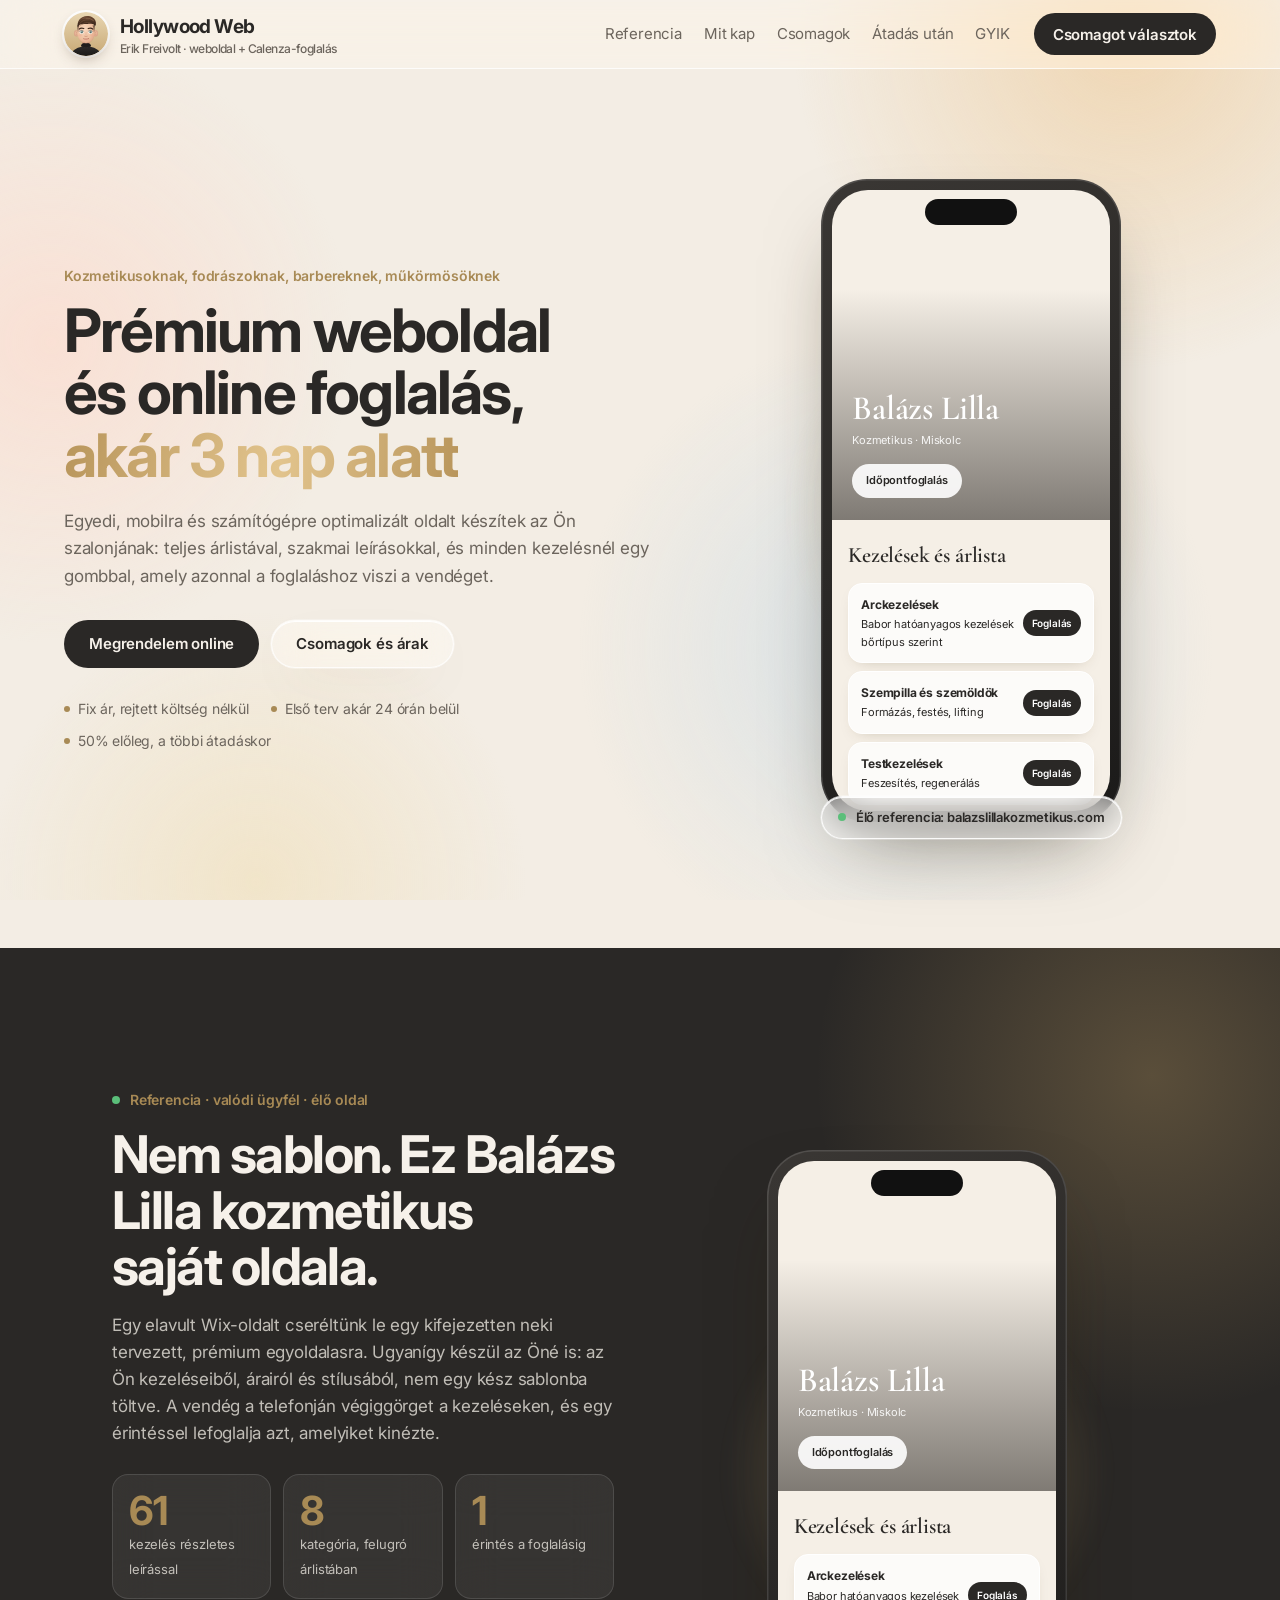
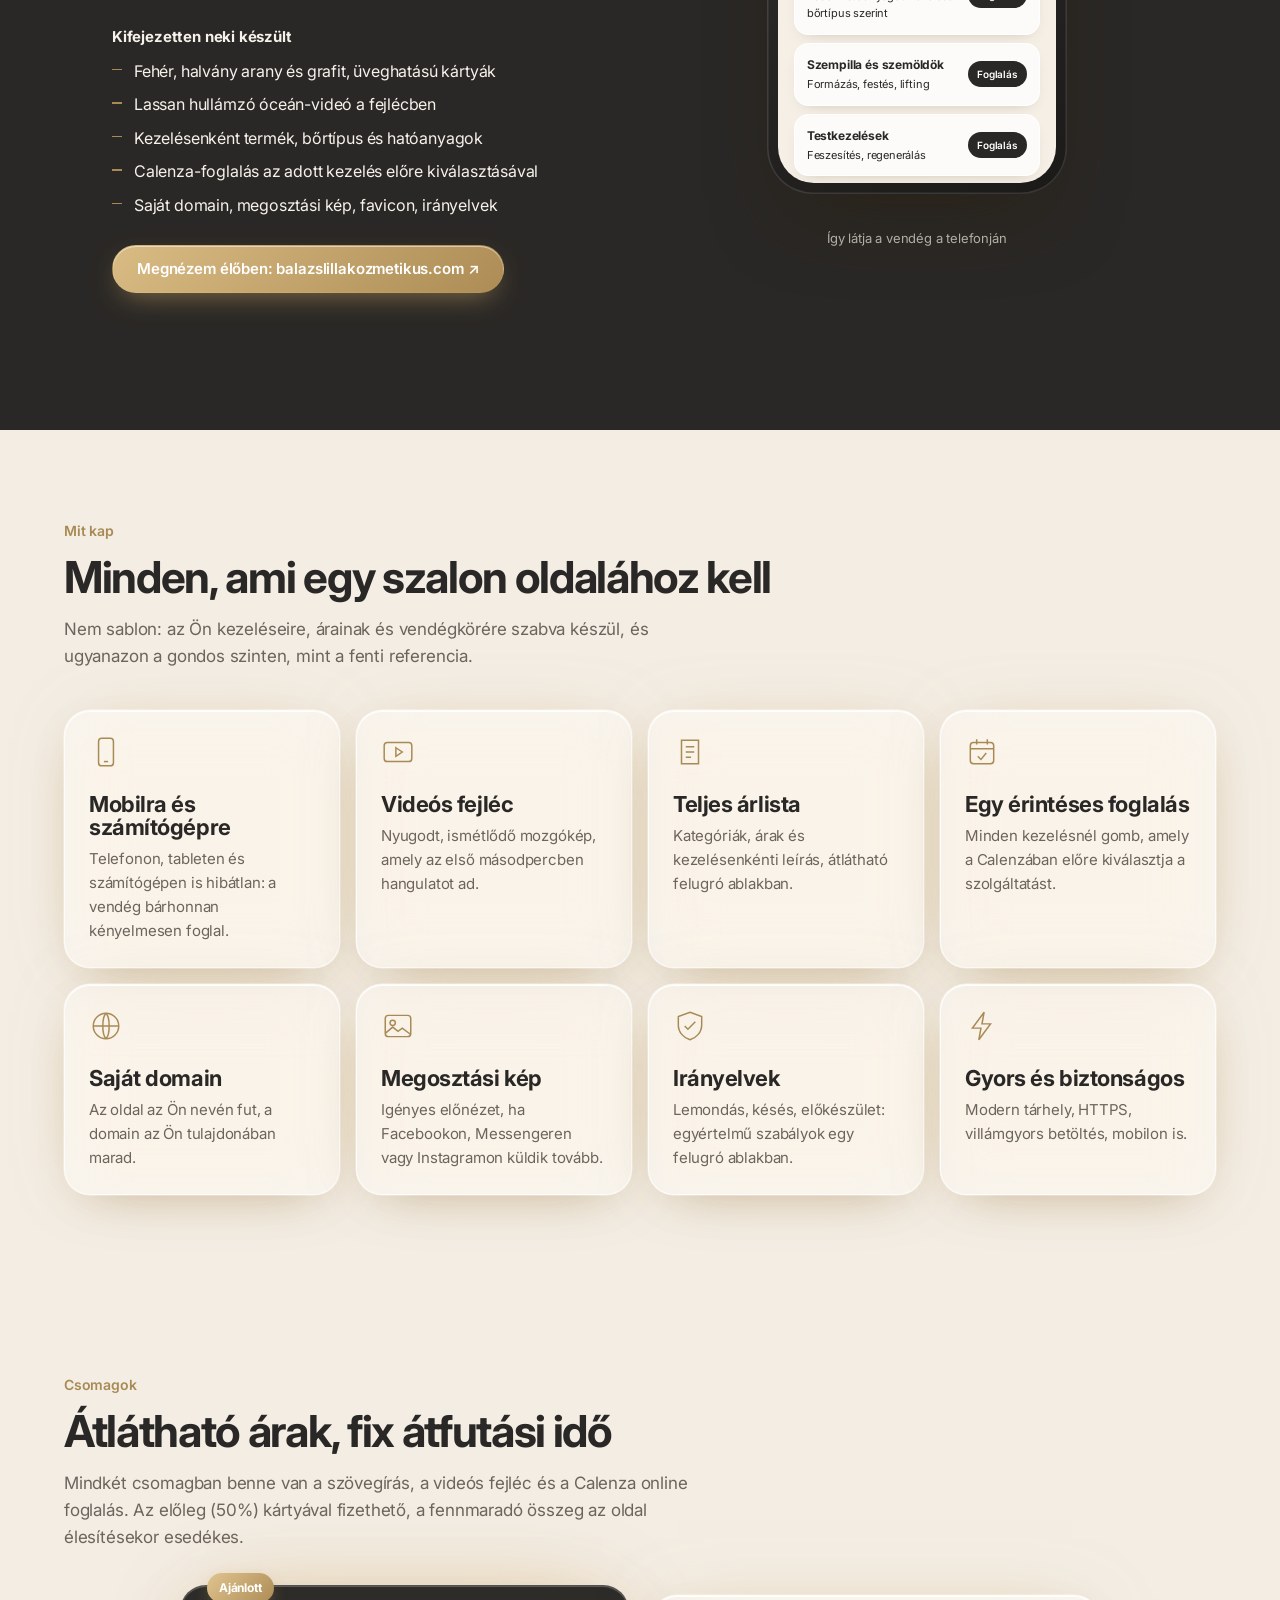
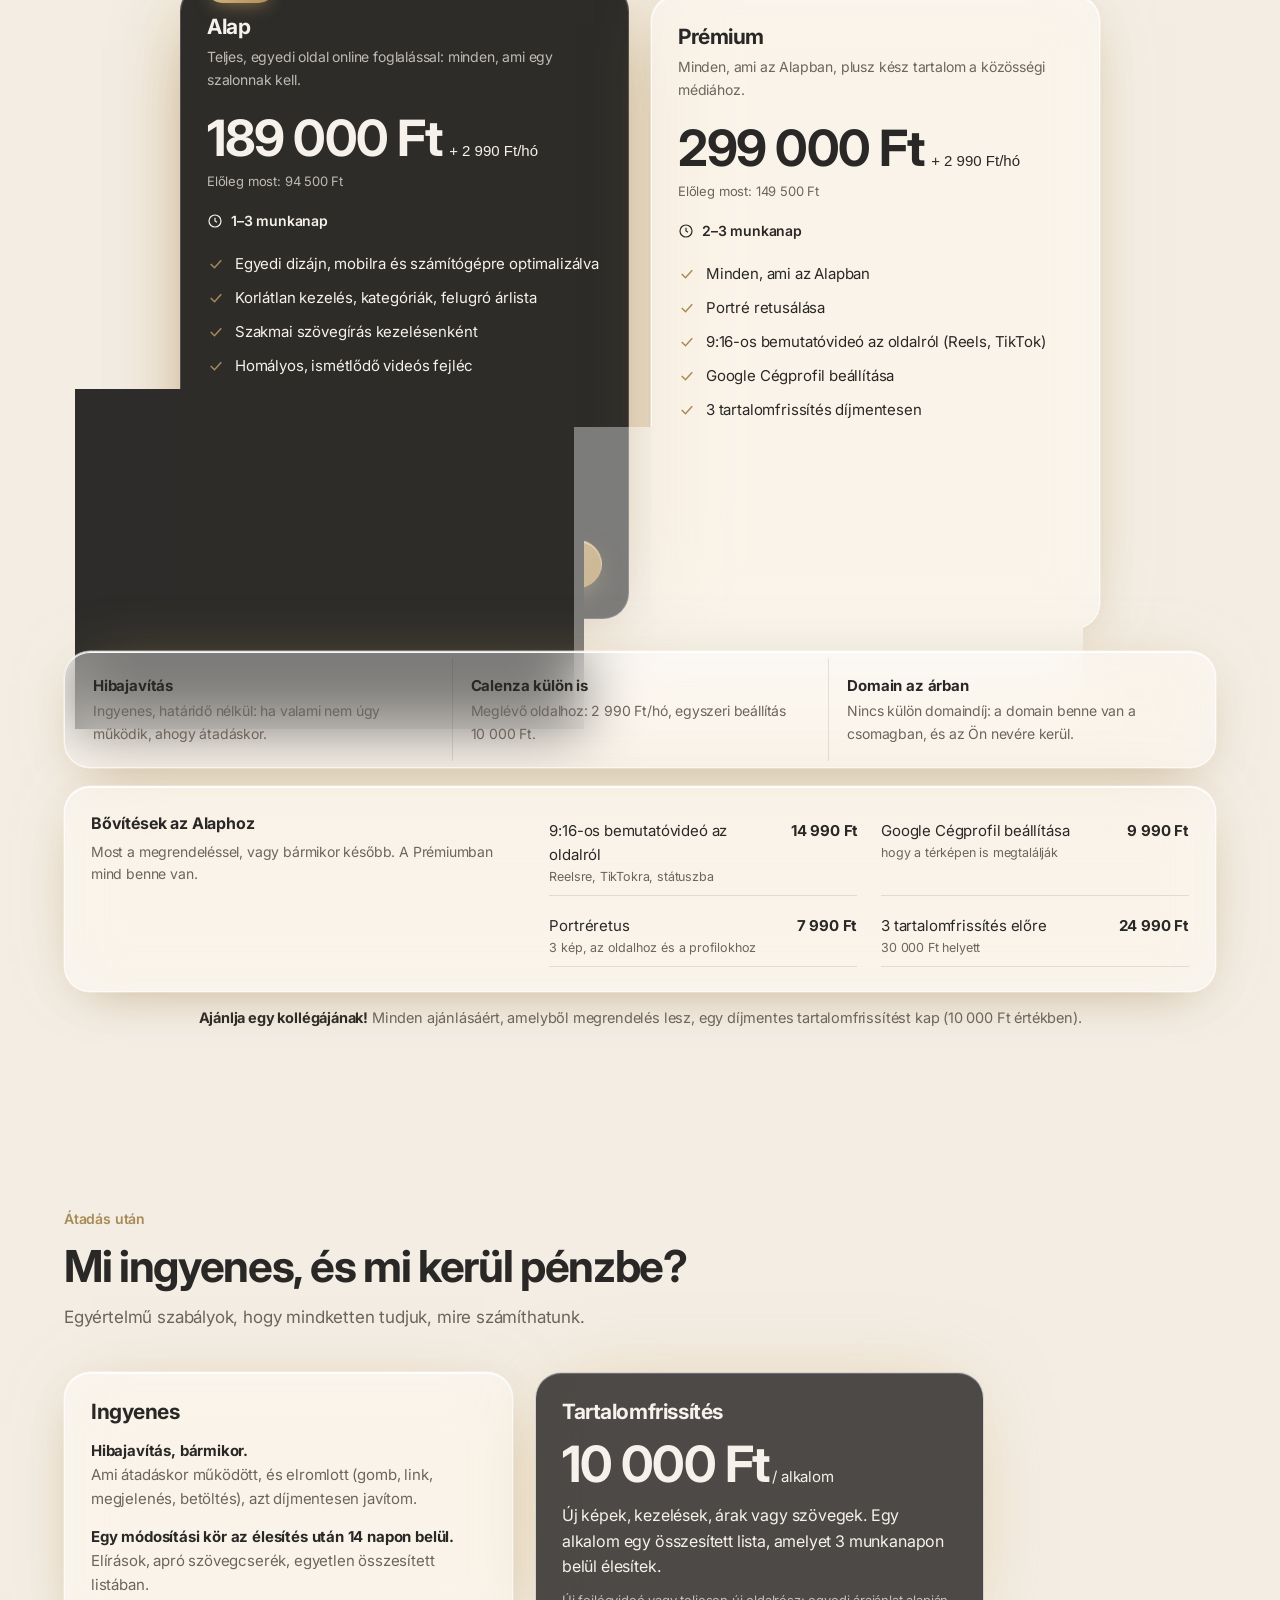
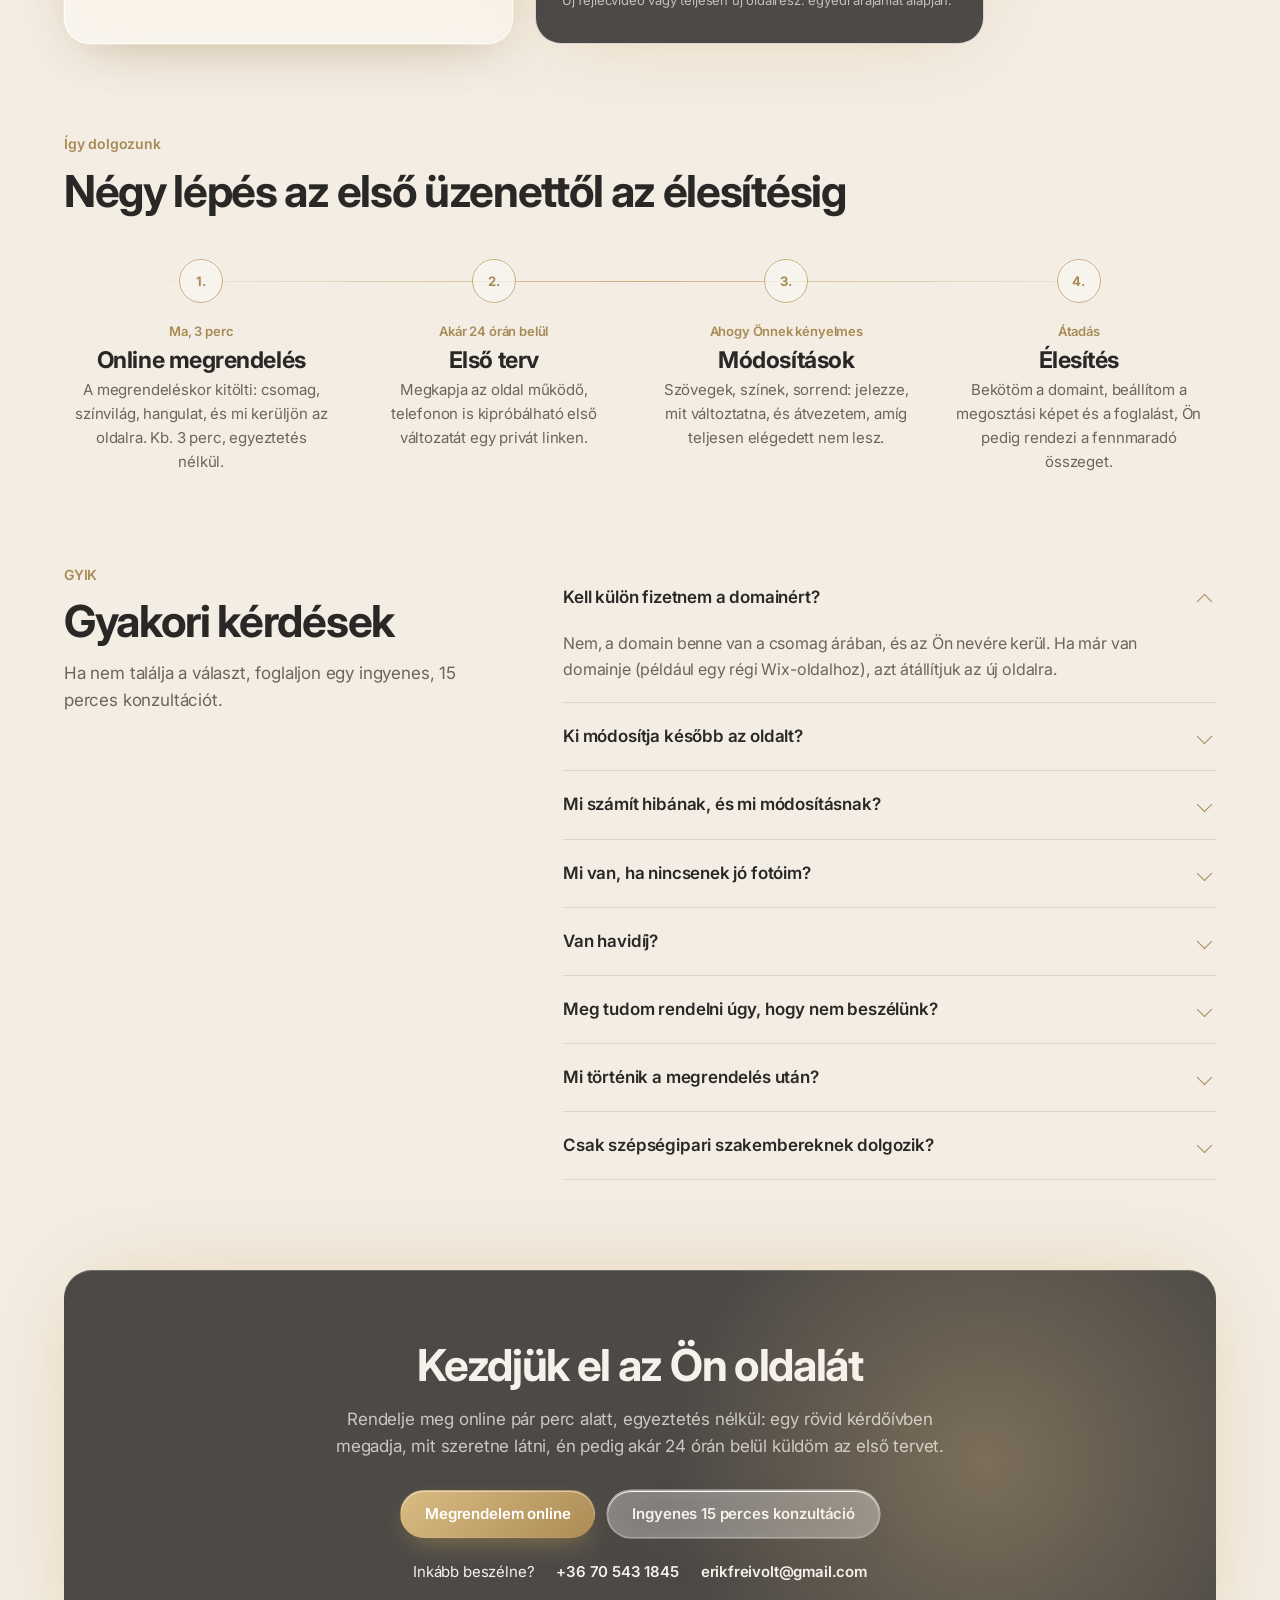
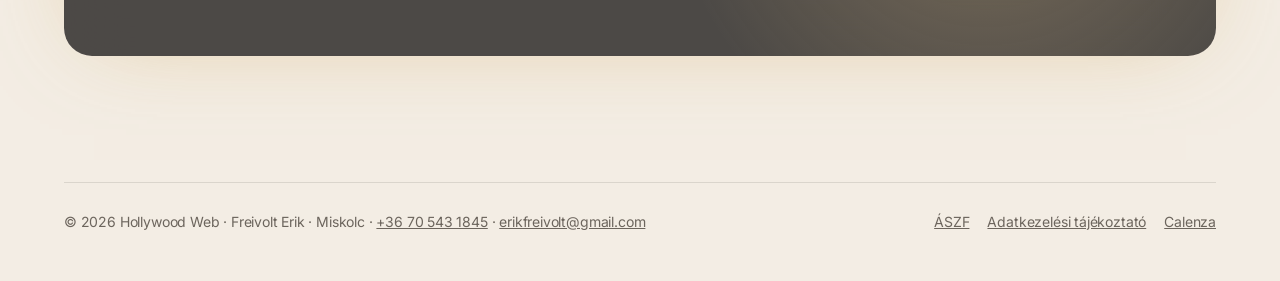
==== index.html @ 81a792fa "Hollywood Web landing oldal Co-Authored-By: Claude Opus 5.5 <noreply@anthropic.com> Claude-Session: " ====
<!DOCTYPE html>
<html lang="hu">
<head>
<meta charset="utf-8">
<meta name="viewport" content="width=device-width, initial-scale=1">
<title>Hollywood Web – Prémium weboldal és online foglalás szalonoknak</title>
<meta name="description" content="Prémium, mobilra optimalizált weboldal és Calenza online időpontfoglalás kozmetikusoknak, fodrászoknak, barbereknek és műkörmösöknek. Fix árak, első terv akár 24 órán belül.">
<meta property="og:title" content="Hollywood Web – Prémium weboldal és online foglalás szalonoknak">
<meta property="og:description" content="Egyedi weboldal, teljes árlista és egy érintéses foglalás a Calenzával. Fix árak, első terv akár 24 órán belül.">
<meta property="og:type" content="website">
<meta property="og:image" content="https://hollywoodweb.hu/og.jpg">
<meta property="og:url" content="https://hollywoodweb.hu/">
<link rel="canonical" href="https://hollywoodweb.hu/">
<meta property="og:image:width" content="1200"><meta property="og:image:height" content="630">
<meta name="twitter:card" content="summary_large_image">
<link rel="icon" href="favicon.svg" type="image/svg+xml">
<link rel="apple-touch-icon" href="apple-touch-icon.png">
<meta name="theme-color" content="#f3ede4">
<link rel="preconnect" href="https://fonts.googleapis.com">
<link rel="preconnect" href="https://fonts.gstatic.com" crossorigin>
<link href="https://fonts.googleapis.com/css2?family=Cormorant+Garamond:ital,wght@0,500;0,600;1,500&family=Inter:wght@400;500;600;700;800&display=swap" rel="stylesheet">
<style>
/*
VOICE: nyugodt, prémium, magázó – egy jó szalon recepciója, nem reklámplakát.
IDEA: a szalon üvegpultja – üvegkártyák bézs márványon, rajtuk a csomagok, mint egy árlap.
PICTURE: telefon Lilla oldalának élő hatású másolatával (hullámzó fejléc, kezelések, foglalás gomb).
COLOUR and TYPE: bézs alap, fehér üveg, halvány arany kiemelés, grafit szöveg; Cormorant Garamond + Manrope.
LAYOUT: hero szöveg + telefon, referencia sáv, funkciók rácsa, három csomag, idővonal, GYIK, zárás.
*/
:root{color-scheme:light dark;
--bg:light-dark(#f3ede4,#141312);--bg2:light-dark(#ebe3d7,#1c1a18);
--ink:light-dark(#2a2826,#efe9e0);--mute:light-dark(#6c655d,#a8a097);
--gold:light-dark(#a88a55,#d2b47e);--gold2:light-dark(#c9ae7c,#9c8257);
--glass:light-dark(rgba(255,255,255,.62),rgba(40,37,34,.62));--line:light-dark(rgba(42,40,38,.12),rgba(239,233,224,.12));
--graph:light-dark(#2a2826,#efe9e0);--on-graph:light-dark(#f6f1ea,#1a1816);
--shadow:0 20px 50px -24px light-dark(rgba(60,45,20,.35),rgba(0,0,0,.6))}
:root[data-theme=light]{color-scheme:light}:root[data-theme=dark]{color-scheme:dark}
*{box-sizing:border-box;min-width:0}
html{scroll-behavior:smooth;scroll-padding-top:80px}
body{margin:0;background:var(--bg);color:var(--ink);font:16px/1.6 Manrope,system-ui,sans-serif;overflow-x:clip}
body::before{content:"";position:fixed;inset:0;z-index:-1;pointer-events:none;
background:radial-gradient(60vw 50vw at 85% -10%,light-dark(rgba(201,174,124,.28),rgba(210,180,126,.10)),transparent 70%),radial-gradient(50vw 40vw at -10% 40%,light-dark(rgba(255,255,255,.7),rgba(255,255,255,.03)),transparent 70%)}
a{color:inherit}
h1,h2,h3{font-family:"Cormorant Garamond",Georgia,serif;font-weight:600;line-height:1.05;margin:0;text-wrap:balance}
h1{font-size:clamp(38px,5.4vw,58px)}h2{font-size:clamp(32px,4vw,46px)}h3{font-size:26px}
p{margin:0}
.wrap{max-width:1180px;margin:0 auto}
.band{padding:clamp(48px,7vw,104px) max(5vw,18px)}
.lede{font-size:17px;color:var(--mute);max-width:60ch}
.kick{color:var(--gold);font-weight:600;font-size:14px;margin-bottom:12px}
.glass{background:var(--glass);backdrop-filter:blur(18px) saturate(1.2);-webkit-backdrop-filter:blur(18px) saturate(1.2);border:1px solid light-dark(rgba(255,255,255,.8),rgba(255,255,255,.07));border-radius:22px;box-shadow:var(--shadow)}
.btn{display:inline-flex;align-items:center;justify-content:center;gap:8px;min-height:48px;padding:0 24px;border-radius:999px;font:600 15px Manrope,sans-serif;text-decoration:none;border:1px solid transparent;cursor:pointer;transition:transform .2s,background .2s}
.btn:hover{transform:translateY(-1px)}
.btn.pri{background:var(--graph);color:var(--on-graph)}
.btn.sec{background:transparent;border-color:var(--line);color:var(--ink)}
.btn.gold{background:linear-gradient(135deg,var(--gold2),var(--gold));color:#fff}
:focus-visible{outline:2px solid var(--gold);outline-offset:3px}
/* nav */
nav{position:sticky;top:0;z-index:20;padding:12px max(5vw,18px);background:light-dark(rgba(243,237,228,.75),rgba(20,19,18,.75));backdrop-filter:blur(14px);-webkit-backdrop-filter:blur(14px);border-bottom:1px solid var(--line)}
nav .wrap{display:flex;align-items:center;gap:24px}
.logo{font-family:"Cormorant Garamond",serif;font-size:24px;font-weight:600;text-decoration:none;white-space:nowrap}
.logo{display:inline-flex;align-items:center;gap:12px}.avatar{width:44px;height:44px;flex:none;border-radius:50%;box-shadow:0 6px 16px -6px rgba(60,40,15,.45),0 0 0 2px light-dark(#fff,rgba(255,255,255,.12));transition:transform .3s}.logo:hover .avatar{transform:rotate(-6deg) scale(1.06)}
.logo small{display:block;font:500 12px Manrope,sans-serif;color:var(--mute);margin-top:-2px}
nav ul{display:flex;gap:22px;list-style:none;margin:0 0 0 auto;padding:0;font-size:15px}
nav ul a{text-decoration:none;color:var(--mute)}nav ul a:hover{color:var(--ink)}
nav .btn{min-height:42px;padding:0 18px}
/* hero */
.hero .wrap{display:grid;grid-template-columns:minmax(0,1.1fr) minmax(0,.9fr);gap:clamp(32px,5vw,72px);align-items:center}
.hero h1 em{font-style:italic;font-weight:500;color:var(--gold)}
.hero .lede{margin:22px 0 30px}
.cta{display:flex;flex-wrap:wrap;gap:12px}
.trust{display:flex;flex-wrap:wrap;gap:10px 22px;margin-top:30px;font-size:14px;color:var(--mute)}
.trust span{display:inline-flex;align-items:center;gap:8px}
.trust span::before{content:"";width:6px;height:6px;border-radius:50%;background:var(--gold)}
/* phone */
.stage{position:relative;display:grid;place-items:center;padding:20px 0}
.stage::before{content:"";position:absolute;width:78%;aspect-ratio:1;border-radius:50%;background:radial-gradient(circle,light-dark(rgba(201,174,124,.45),rgba(210,180,126,.18)),transparent 68%);filter:blur(10px)}
.phone{position:relative;width:min(300px,78vw);aspect-ratio:9/19.3;border-radius:46px;padding:11px;background:linear-gradient(150deg,#3a3734,#1b1a19);box-shadow:0 40px 80px -30px rgba(40,30,10,.55),inset 0 0 0 1.5px rgba(255,255,255,.12)}
.phone::after{content:"";position:absolute;top:20px;left:50%;translate:-50% 0;width:92px;height:26px;border-radius:20px;background:#111;z-index:3}
.screen{position:relative;height:100%;border-radius:36px;overflow:hidden;background:#f5efe6;color:#2a2826}
.scroller{animation:scrollsite 22s ease-in-out infinite alternate}
@keyframes scrollsite{0%,12%{transform:translateY(0)}88%,100%{transform:translateY(calc(-100% + 600px))}}
.m-hero{position:relative;height:330px;overflow:hidden;display:flex;flex-direction:column;justify-content:flex-end;padding:22px 20px;color:#fff}
.m-sea{position:absolute;inset:-30%;background:conic-gradient(from 200deg at 40% 60%,#7fa8b4,#c9dfe2,#9cbfc6,#e9dcc6,#7fa8b4);filter:blur(28px);animation:sea 14s linear infinite}
@keyframes sea{to{transform:rotate(360deg) scale(1.1)}}
.m-hero::after{content:"";position:absolute;inset:0;background:linear-gradient(180deg,rgba(0,0,0,0) 30%,rgba(30,26,22,.55))}
.m-hero>*{position:relative;z-index:1}
.m-name{font-family:"Cormorant Garamond",serif;font-size:34px;line-height:1;font-weight:600}
.m-sub{font-size:11px;opacity:.9;margin:6px 0 14px}
.m-btn{align-self:flex-start;font-size:11px;font-weight:600;padding:8px 14px;border-radius:99px;background:rgba(255,255,255,.9);color:#2a2826}
.m-sec{padding:18px 16px 4px}
.m-h{font-family:"Cormorant Garamond",serif;font-size:22px;font-weight:600;margin-bottom:10px}
.m-card{background:rgba(255,255,255,.75);border:1px solid #fff;border-radius:14px;padding:11px 12px;margin-bottom:8px;box-shadow:0 6px 16px -10px rgba(80,60,20,.35);font-size:11px}
.m-card b{display:block;font-size:12px;margin-bottom:2px}
.m-card i{font-style:normal;color:#a88a55;font-weight:600}
.m-row{display:flex;justify-content:space-between;gap:8px;align-items:center}
.m-book{flex:none;font-size:10px;font-weight:600;color:#fff;background:#2a2826;border-radius:99px;padding:5px 9px;white-space:nowrap}
.caption{margin-top:14px;font-size:13px;color:var(--mute);text-align:center}
/* reference */
.ref-band{background:var(--graph);color:var(--on-graph)}
.ref-band .lede,.ref-band .caption,.ref-band .fact span{color:light-dark(rgba(246,241,234,.74),rgba(26,24,22,.72))}
.ref-band .fact{background:light-dark(rgba(255,255,255,.05),rgba(0,0,0,.04));border-color:light-dark(rgba(246,241,234,.14),rgba(26,24,22,.14))}
.ref-band .btn.pri{background:linear-gradient(135deg,var(--gold2),var(--gold));color:#fff}
.ref-band h2{font-size:clamp(34px,4.4vw,52px)}
.live{display:inline-flex;align-items:center;gap:10px;font-size:14px;font-weight:600;color:var(--gold);margin:0 0 16px}
.live i,.live-chip i{width:8px;height:8px;border-radius:50%;background:#5bbf7a;box-shadow:0 0 0 0 rgba(91,191,122,.6);animation:pulse 2s infinite}
@keyframes pulse{70%{box-shadow:0 0 0 8px rgba(91,191,122,0)}100%{box-shadow:0 0 0 0 rgba(91,191,122,0)}}
.ul-h{font-weight:700;font-size:15px;margin:0 0 10px}
.live-chip{position:relative;z-index:2;margin-top:-26px;display:inline-flex;align-items:center;gap:10px;padding:10px 16px;border-radius:999px;font-size:13px;font-weight:600;text-decoration:none;background:var(--glass);backdrop-filter:blur(14px);-webkit-backdrop-filter:blur(14px);border:1px solid light-dark(rgba(255,255,255,.9),rgba(255,255,255,.1));box-shadow:var(--shadow);max-width:100%;text-align:center}
.ref{display:grid;grid-template-columns:minmax(0,1fr) minmax(0,1fr);gap:clamp(24px,4vw,56px);align-items:center;padding:clamp(22px,4vw,48px)}
.facts{display:grid;grid-template-columns:repeat(3,minmax(0,1fr));gap:12px;margin:26px 0}
.fact{padding:16px;border-radius:16px;background:light-dark(rgba(255,255,255,.6),rgba(255,255,255,.04));border:1px solid var(--line)}
.fact strong{display:block;font-family:"Cormorant Garamond",serif;font-size:40px;line-height:1;color:var(--gold)}
.fact span{font-size:13px;color:var(--mute)}
.ref ul{margin:0 0 26px;padding:0;list-style:none;display:grid;gap:8px}
.ref li{padding-left:22px;position:relative}.ref li::before{content:"";position:absolute;left:0;top:.62em;width:10px;height:1.5px;background:var(--gold)}
.vid{position:relative;width:min(300px,100%);margin:0 auto;aspect-ratio:9/16;border-radius:26px;overflow:hidden;background:#1b1a19;box-shadow:var(--shadow)}
.vid video{width:100%;height:100%;object-fit:cover;display:block}
.vid.missing{display:none}
/* features */
.grid{display:grid;grid-template-columns:repeat(4,minmax(0,1fr));gap:16px;margin-top:40px}
.feat{padding:24px}
.feat svg{width:34px;height:34px;stroke:var(--gold);fill:none;stroke-width:1.4;margin-bottom:16px}
.feat h3{font-size:22px;margin-bottom:8px}
.feat p{font-size:15px;color:var(--mute)}
/* pricing */
.plans{display:grid;grid-template-columns:repeat(2,minmax(0,1fr));gap:22px;margin-top:44px;align-items:stretch;max-width:920px;margin-inline:auto}
.plan{display:flex;flex-direction:column;padding:30px 26px;position:relative}
.plan.hot{background:var(--graph);color:var(--on-graph);border-color:transparent;transform:translateY(-10px)}
.plan.hot .p-note,.plan.hot .p-for{color:light-dark(rgba(246,241,234,.72),rgba(26,24,22,.7))}
.badge{position:absolute;top:-13px;left:26px;background:linear-gradient(135deg,var(--gold2),var(--gold));color:#fff;font-size:12px;font-weight:700;padding:5px 12px;border-radius:99px}
.p-for{font-size:14px;color:var(--mute);margin:8px 0 22px;min-height:3em}
.price{font-family:"Cormorant Garamond",serif;font-size:clamp(40px,4vw,50px);line-height:1;white-space:nowrap}
.price small{font:500 15px Manrope,sans-serif}
.p-note{font-size:13px;color:var(--mute);margin:8px 0 4px}
.p-time{display:inline-flex;gap:8px;align-items:center;font-size:14px;font-weight:600;margin:14px 0 20px;white-space:nowrap}
.p-time svg{width:16px;height:16px;stroke:currentColor;fill:none;stroke-width:1.8}
.plan ul{list-style:none;padding:0;margin:0 0 26px;display:grid;gap:10px;font-size:15px;flex:1;align-content:start}
.plan li{display:grid;grid-template-columns:18px 1fr;gap:10px;align-items:start}
.plan li svg{width:18px;height:18px;margin-top:3px;stroke:var(--gold);fill:none;stroke-width:2}
.plan li.no{opacity:.45}.plan li.no svg{stroke:currentColor}
.plan .btn{width:100%}
.plan.hot .btn.pri{background:linear-gradient(135deg,var(--gold2),var(--gold));color:#fff}
.after{display:grid;grid-template-columns:repeat(2,minmax(0,1fr));gap:22px;margin-top:40px;max-width:920px}
.a-card{padding:28px 26px}.a-card h3{margin-bottom:16px}
.a-card.hotc{background:var(--graph);color:var(--on-graph)}
.tick{list-style:none;margin:0;padding:0;display:grid;gap:14px;font-size:15px;color:var(--mute)}
.tick b{color:var(--ink);display:block}
.rows{list-style:none;margin:0 0 14px;padding:0;font-size:15px}
.rows li{display:flex;justify-content:space-between;gap:12px;padding:9px 0;border-bottom:1px dashed var(--line)}
.rows li span:last-child{white-space:nowrap;font-weight:600}
.bov{display:grid;grid-template-columns:minmax(0,.8fr) minmax(0,1.2fr);gap:20px 32px;padding:24px 26px;margin-top:18px;align-items:start}
.bov p{font-size:14px;color:var(--mute);margin-top:4px}
.bov ul{list-style:none;margin:0;padding:0;display:grid;grid-template-columns:repeat(2,minmax(0,1fr));gap:10px 24px}
.bov li{display:flex;justify-content:space-between;gap:12px;padding:8px 0;border-bottom:.5px solid var(--line);font-size:15px}
.bov li small{display:block;font-size:12.5px;color:var(--mute)}.bov li em{font-style:normal;font-weight:700;white-space:nowrap}
.ref-prog{margin-top:14px;text-align:center;font-size:14.5px;color:var(--mute)}.ref-prog b{color:var(--ink)}
@media(max-width:760px){.bov,.bov ul{grid-template-columns:minmax(0,1fr)}.bov{padding:20px}}
.extras{display:grid;grid-template-columns:repeat(3,minmax(0,1fr));gap:0;margin-top:22px;padding:6px 10px}
.extra{padding:16px 18px;font-size:14px;color:var(--mute)}
.extra+.extra{border-left:1px solid var(--line)}
.extra b{display:block;color:var(--ink);font-size:15px;margin-bottom:2px}
/* process */
.steps{display:grid;grid-template-columns:repeat(4,minmax(0,1fr));gap:18px;margin-top:44px;position:relative}
.steps::before{content:"";position:absolute;top:22px;left:6%;right:6%;height:1px;background:linear-gradient(90deg,transparent,var(--gold2),transparent)}
.step{position:relative;text-align:center;padding:0 8px}
.dot{width:44px;height:44px;margin:0 auto 18px;border-radius:50%;display:grid;place-items:center;background:var(--bg);border:1px solid var(--gold2);color:var(--gold);font-weight:700;font-size:13px;white-space:nowrap}
.step h3{font-size:23px;margin-bottom:6px}
.step p{font-size:15px;color:var(--mute)}
.when{display:block;font-size:13px;font-weight:600;color:var(--gold);margin-bottom:6px}
/* faq */
.faq{display:grid;grid-template-columns:minmax(0,.8fr) minmax(0,1.2fr);gap:clamp(24px,5vw,72px)}
details{border-bottom:1px solid var(--line)}
summary{list-style:none;cursor:pointer;padding:20px 40px 20px 0;font-weight:600;font-size:17px;position:relative;min-height:44px}
summary::-webkit-details-marker{display:none}
summary::after{content:"";position:absolute;right:6px;top:28px;width:10px;height:10px;border-right:1.5px solid var(--gold);border-bottom:1.5px solid var(--gold);rotate:45deg;transition:rotate .25s}
details[open] summary::after{rotate:225deg;top:32px}
details p{padding:0 0 20px;color:var(--mute);max-width:62ch}
/* close */
.close{text-align:center;padding:clamp(40px,6vw,72px) clamp(20px,5vw,60px);background:var(--graph);color:var(--on-graph);border-radius:28px;position:relative;overflow:hidden}
.close::before{content:"";position:absolute;inset:-40% -10% auto auto;width:60%;aspect-ratio:1;border-radius:50%;background:radial-gradient(circle,rgba(210,180,126,.35),transparent 65%)}
.close>*{position:relative}
.close .lede{color:light-dark(rgba(246,241,234,.75),rgba(26,24,22,.7));margin:16px auto 30px}
.close .cta{justify-content:center}
.close .btn.sec{color:var(--on-graph);border-color:light-dark(rgba(246,241,234,.3),rgba(26,24,22,.3))}
footer{padding:36px max(5vw,18px) 48px;font-size:14px;color:var(--mute)}
footer .wrap{display:flex;flex-wrap:wrap;gap:12px 28px;justify-content:space-between;border-top:1px solid var(--line);padding-top:28px}
footer nav,footer .links{display:flex;flex-wrap:wrap;gap:18px}
/* dialog */
dialog{border:0;padding:0;border-radius:24px;width:min(480px,calc(100vw - 28px));background:var(--bg);color:var(--ink);box-shadow:0 30px 80px -20px rgba(0,0,0,.5)}
dialog::backdrop{background:rgba(20,18,16,.55);backdrop-filter:blur(4px)}
.dlg{padding:30px 28px}
.dlg h3{font-size:30px;margin-bottom:4px}
.sum{margin:22px 0;display:grid;gap:10px;font-size:15px}
.sum div{display:flex;justify-content:space-between;gap:12px;border-bottom:1px dashed var(--line);padding-bottom:10px}
.sum div span:last-child{font-weight:600;white-space:nowrap;text-align:right}
.sum .big span:last-child{color:var(--gold);font-size:18px}
.chk{display:grid;grid-template-columns:22px 1fr;gap:10px;font-size:14px;color:var(--mute);margin-bottom:20px;cursor:pointer}
.chk input{width:20px;height:20px;accent-color:var(--gold);margin:1px 0 0}
.dlg .btn{width:100%}.dlg .btn[aria-disabled=true]{opacity:.45;pointer-events:none}
.dlg .small{font-size:13px;color:var(--mute);margin-top:14px;text-align:center}
.x{position:absolute;top:14px;right:14px;width:44px;height:44px;border-radius:50%;border:0;background:transparent;color:var(--ink);font-size:24px;cursor:pointer}
@media(max-width:980px){.grid{grid-template-columns:repeat(2,minmax(0,1fr))}.plan.hot{transform:none}.extras{grid-template-columns:minmax(0,1fr)}.extra+.extra{border-left:0;border-top:1px solid var(--line)}}
@media(max-width:760px){.plans,.after{grid-template-columns:minmax(0,1fr);max-width:520px;margin-inline:auto}}
@media(max-width:860px){.hero .wrap,.ref,.faq{grid-template-columns:minmax(0,1fr)}nav ul{display:none}nav .btn{margin-left:auto}.steps{grid-template-columns:repeat(2,minmax(0,1fr));row-gap:34px}.steps::before{display:none}#vidfb,#vidfb+.caption{display:none}}
.short{display:none}
@media(max-width:560px){nav .long{display:none}nav .short{display:inline}.logo{font-size:21px;gap:10px}.avatar{width:40px;height:40px}.grid,.steps{grid-template-columns:minmax(0,1fr)}.facts{grid-template-columns:repeat(3,minmax(0,1fr));gap:8px}.fact{padding:12px}.fact strong{font-size:32px}.logo small{display:none}.step{text-align:left;display:grid;grid-template-columns:44px 1fr;gap:16px}.dot{margin:0}.cta .btn{flex:1 1 100%}}
@media(prefers-reduced-motion:reduce){.scroller,.m-sea,.live i,.live-chip i{animation:none}html{scroll-behavior:auto}.btn{transition:none}}

/* ===== iOS üveg réteg ===== */
:root{--sf:-apple-system,BlinkMacSystemFont,"SF Pro Display","SF Pro Text",Inter,system-ui,sans-serif;
--glass:light-dark(rgba(255,255,255,.38),rgba(255,255,255,.07));--glass-b:light-dark(rgba(255,255,255,.75),rgba(255,255,255,.16));
--glow:0 0 0 .5px light-dark(rgba(255,255,255,.6),rgba(255,255,255,.08)),0 1px 0 0 light-dark(rgba(255,255,255,.95),rgba(255,255,255,.18)) inset,0 18px 50px -22px light-dark(rgba(120,90,40,.35),rgba(0,0,0,.7)),0 0 70px -28px light-dark(rgba(214,176,110,.55),rgba(214,176,110,.25))}
body{font-family:var(--sf);letter-spacing:-.011em;-webkit-font-smoothing:antialiased}
h1,h2,h3,.logo,.price,.fact strong,.dlg h3{font-family:var(--sf);font-weight:700;letter-spacing:-.03em}
h1{font-size:clamp(34px,5.2vw,60px);line-height:1.04}h2{font-size:clamp(28px,3.8vw,44px);line-height:1.08}h3{font-size:21px;letter-spacing:-.02em}
.hero h1 em{font-style:normal;font-weight:700;background:linear-gradient(100deg,#b8955b,#e2c48d 55%,#b8955b);-webkit-background-clip:text;background-clip:text;color:transparent}
.logo{font-size:19px}.logo small{font-family:var(--sf)}
.btn{font-family:var(--sf);letter-spacing:-.01em}
.btn.sec{background:var(--glass);backdrop-filter:blur(20px) saturate(180%);-webkit-backdrop-filter:blur(20px) saturate(180%);border-color:var(--glass-b);box-shadow:var(--glow)}
body::before{background:
 radial-gradient(42vmax 42vmax at 88% 4%,light-dark(rgba(236,196,140,.55),rgba(214,170,100,.18)),transparent 62%),
 radial-gradient(38vmax 38vmax at 4% 38%,light-dark(rgba(255,214,200,.55),rgba(160,110,90,.14)),transparent 62%),
 radial-gradient(40vmax 40vmax at 70% 72%,light-dark(rgba(190,214,232,.5),rgba(90,120,150,.14)),transparent 62%),
 radial-gradient(34vmax 34vmax at 20% 98%,light-dark(rgba(240,222,180,.55),rgba(200,160,90,.12)),transparent 62%)}
.glass{background:var(--glass);backdrop-filter:blur(30px) saturate(180%);-webkit-backdrop-filter:blur(30px) saturate(180%);border:1px solid var(--glass-b);border-radius:26px;box-shadow:var(--glow)}
nav{background:light-dark(rgba(250,246,240,.5),rgba(22,21,20,.5));backdrop-filter:blur(30px) saturate(180%);-webkit-backdrop-filter:blur(30px) saturate(180%);border-bottom:.5px solid var(--glass-b)}
#csomagok{background:transparent!important}
.plan.hot{background:light-dark(rgba(24,23,22,.9),rgba(250,246,240,.9));backdrop-filter:blur(30px) saturate(160%);-webkit-backdrop-filter:blur(30px) saturate(160%);border:1px solid light-dark(rgba(255,255,255,.18),rgba(255,255,255,.6));box-shadow:0 1px 0 rgba(255,255,255,.22) inset,0 30px 70px -26px rgba(120,90,40,.55),0 0 90px -30px rgba(214,176,110,.8)}
.plan.hot .btn.pri,.ref-band .btn.pri,.btn.gold{background:linear-gradient(135deg,#d9bb84,#ad8c55);box-shadow:0 1px 0 rgba(255,255,255,.5) inset,0 10px 28px -10px rgba(173,140,85,.8)}
.badge{background:linear-gradient(135deg,#e0c48f,#ad8c55);box-shadow:0 6px 18px -6px rgba(173,140,85,.8)}
.fact{background:var(--glass);backdrop-filter:blur(20px);-webkit-backdrop-filter:blur(20px);border:1px solid var(--glass-b)}
.ref-band .fact{background:rgba(255,255,255,.06);border-color:rgba(255,255,255,.12)}
.ref-band{position:relative;overflow:hidden}
.ref-band::before{content:"";position:absolute;width:60vmax;aspect-ratio:1;right:-20vmax;top:-20vmax;border-radius:50%;background:radial-gradient(circle,rgba(214,176,110,.28),transparent 62%);pointer-events:none}
.ref-band .wrap{position:relative}
.a-card.hotc,.close{background:light-dark(rgba(34,32,30,.8),rgba(250,246,240,.88));backdrop-filter:blur(30px);-webkit-backdrop-filter:blur(30px);box-shadow:0 1px 0 rgba(255,255,255,.2) inset,0 0 90px -30px rgba(214,176,110,.7)}
.dot{background:var(--glass);backdrop-filter:blur(16px);-webkit-backdrop-filter:blur(16px);box-shadow:var(--glow)}
details{border-bottom:.5px solid var(--line)}
dialog{background:light-dark(rgba(250,246,240,.82),rgba(30,28,26,.86));backdrop-filter:blur(40px) saturate(180%);-webkit-backdrop-filter:blur(40px) saturate(180%);border:1px solid var(--glass-b);border-radius:30px}
.live-chip{box-shadow:var(--glow)}
.price small{letter-spacing:0;font-weight:500;margin-left:4px}
/* telefonos ragadós ajánlat */
.dock{position:fixed;left:10px;right:10px;bottom:calc(10px + env(safe-area-inset-bottom));z-index:30;display:none;align-items:center;gap:12px;padding:8px 8px 8px 18px;border-radius:999px;transform:translateY(140%);transition:transform .35s cubic-bezier(.2,.8,.2,1)}
.dock.on{transform:none}
.dock div{flex:1;line-height:1.2;font-size:13px;color:var(--mute)}.dock b{display:block;color:var(--ink);font-size:16px;white-space:nowrap}
.dock .btn{min-height:46px;padding:0 20px;flex:none}
@media(max-width:760px){
 .dock{display:flex}
 body{font-size:16px}
 .band{padding:44px 18px}
 .hero{padding-top:28px}
 .hero .lede{margin:16px 0 22px;font-size:16px}
 .phone{width:min(250px,70vw)}
 .stage{padding:6px 0 0}
 .trust{margin-top:20px}
 .ref{padding:0}
 .plan{padding:26px 22px}
 .plans{gap:26px}
 .feat{padding:20px}.feat svg{width:28px;height:28px;margin-bottom:10px}
 .grid{gap:12px;margin-top:28px}
 .a-card{padding:24px 22px}
 .close{border-radius:26px}
 footer{padding-bottom:110px}
 summary{font-size:16px;padding:18px 36px 18px 0}
}
@media(max-width:560px){.grid{grid-template-columns:repeat(2,minmax(0,1fr))}.feat h3{font-size:17px}.feat p{font-size:13.5px}.cta .btn{min-height:52px}}
@media(prefers-reduced-motion:reduce){.dock{transition:none}}
/* ===== megrendelő kérdőív ===== */
.addons{display:grid;gap:8px;margin-top:8px}
.addon{display:grid;grid-template-columns:24px minmax(0,1fr) auto;gap:12px;align-items:center;text-align:left;padding:14px 16px;border-radius:16px;border:1.5px solid var(--glass-b);background:var(--glass);color:var(--ink);font:inherit;cursor:pointer;min-height:56px}
.addon b{display:block;font-size:15px}.addon small{font-size:13px;color:var(--mute)}.addon em{font-style:normal;font-weight:700;white-space:nowrap;font-size:15px}
.ad-check{width:22px;height:22px;border-radius:7px;border:1.5px solid var(--mute);display:grid;place-items:center}
.addon[aria-pressed=true]{border-color:var(--gold);box-shadow:0 0 0 3px light-dark(rgba(173,140,85,.18),rgba(214,180,126,.2))}
.addon[aria-pressed=true] .ad-check{background:linear-gradient(135deg,#d9bb84,#ad8c55);border-color:transparent}
.addon[aria-pressed=true] .ad-check::after{content:"";width:6px;height:11px;border:solid #fff;border-width:0 2px 2px 0;rotate:45deg;margin-top:-2px}
.code-row{display:flex;gap:8px;margin-top:8px}.code-row .inp{flex:1;text-transform:uppercase;letter-spacing:.04em}.code-row .btn{flex:none;min-height:50px}
.code-msg{font-size:14px;margin:8px 0 0;min-height:1.2em}.code-msg.good{color:#3f9a5e;font-weight:600}.code-msg.bad{color:#c2524b}
.price-sum{display:grid;grid-template-columns:1fr auto;align-items:baseline;gap:4px 12px;padding:16px 18px;margin:0 0 18px;border-radius:18px;background:light-dark(rgba(24,23,22,.9),rgba(250,246,240,.9));color:var(--on-graph)}
.price-sum b{font-size:26px;letter-spacing:-.02em;white-space:nowrap}.price-sum s{font-size:15px;font-weight:500;opacity:.55}
.price-sum small{grid-column:1/-1;font-size:13px;opacity:.75;line-height:1.45}
dialog#order{width:min(620px,calc(100vw - 24px));max-height:min(860px,calc(100dvh - 24px));overflow:hidden;padding:0}
.wiz{display:flex;flex-direction:column;max-height:min(860px,calc(100dvh - 24px))}
.w-head{display:flex;justify-content:space-between;align-items:flex-start;gap:12px;padding:24px 24px 12px}
.w-head h3{font-size:24px}
.w-head .x{position:static;flex:none;background:var(--glass);border:1px solid var(--glass-b)}
.w-bar{height:4px;margin:0 24px;border-radius:9px;background:var(--line);overflow:hidden}
.w-bar i{display:block;height:100%;width:0;border-radius:9px;background:linear-gradient(90deg,#d9bb84,#ad8c55);transition:width .35s}
.w-body{padding:20px 24px 8px;overflow-y:auto;overscroll-behavior:contain;flex:1}
.w-foot{display:flex;gap:10px;padding:14px 24px calc(18px + env(safe-area-inset-bottom));border-top:.5px solid var(--line)}
.w-foot .btn{flex:1;min-height:50px}.w-foot #w-back{flex:0 0 auto}
.q{margin-bottom:24px}
.q>label,.q>.ql{display:block;font-weight:600;font-size:15px;margin-bottom:4px}
.q .hint{font-size:13px;color:var(--mute);margin:0 0 10px}
.q .req{color:var(--gold)}
.chips{display:flex;flex-wrap:wrap;gap:8px;margin-top:8px}
.chip{min-height:44px;padding:0 16px;border-radius:999px;border:1px solid var(--glass-b);background:var(--glass);color:var(--ink);font:500 15px var(--sf);cursor:pointer;backdrop-filter:blur(14px);-webkit-backdrop-filter:blur(14px)}
.chip[aria-pressed=true]{background:var(--graph);color:var(--on-graph);border-color:transparent}
.opts{display:grid;gap:10px;margin-top:8px}
.opt{display:grid;grid-template-columns:1fr auto;align-items:center;gap:12px;text-align:left;padding:16px 18px;border-radius:18px;border:1.5px solid var(--glass-b);background:var(--glass);color:var(--ink);font:inherit;cursor:pointer}
.opt b{display:block;font-size:17px}.opt span{font-size:13px;color:var(--mute)}.opt em{font-style:normal;font-weight:700;white-space:nowrap}
.opt[aria-pressed=true]{border-color:var(--gold);box-shadow:0 0 0 3px light-dark(rgba(173,140,85,.18),rgba(214,180,126,.2))}
.sw{display:grid;grid-template-columns:repeat(3,minmax(0,1fr));gap:10px;margin-top:8px}
.swc{padding:12px;border-radius:16px;border:1.5px solid var(--glass-b);background:var(--glass);cursor:pointer;text-align:left;color:var(--ink);font:500 13px var(--sf)}
.swc .dots{display:flex;margin-bottom:8px}.swc .dots i{width:26px;height:26px;border-radius:50%;border:2px solid light-dark(#fff,rgba(255,255,255,.55));margin-right:-8px}
.swc[aria-pressed=true]{border-color:var(--gold);box-shadow:0 0 0 3px light-dark(rgba(173,140,85,.18),rgba(214,180,126,.2))}
.inp{width:100%;min-height:50px;padding:12px 16px;border-radius:14px;border:1px solid var(--glass-b);background:light-dark(rgba(255,255,255,.7),rgba(255,255,255,.06));color:var(--ink);font:16px var(--sf)}
textarea.inp{min-height:110px;resize:vertical}
.inp:focus{outline:2px solid var(--gold);outline-offset:1px}
.q.bad .inp,.q.bad .chips,.q.bad .opts,.q.bad .sw{outline:2px solid #d0615a;outline-offset:4px;border-radius:14px}
.err{display:none;color:#c2524b;font-size:13px;margin-top:6px}.q.bad .err{display:block}
.q>label.w-check,.w-check{display:grid;grid-template-columns:24px minmax(0,1fr);gap:12px;align-items:start;font-size:15px;font-weight:400;line-height:1.45;color:var(--mute);cursor:pointer;margin:0}
.other{display:none}.other.on{display:block}
.swc .dots i:only-child{width:26px}
.w-check input{width:22px;height:22px;accent-color:#ad8c55;margin:0;flex:none}
.recap{display:grid;gap:0;font-size:14px;margin-bottom:18px;border-radius:16px;overflow:hidden;border:1px solid var(--glass-b)}
.recap div{display:grid;grid-template-columns:minmax(0,38%) 1fr;gap:12px;padding:10px 14px;background:var(--glass)}
.recap div+div{border-top:.5px solid var(--line)}
.recap dt{color:var(--mute)}.recap dd{margin:0;font-weight:500;overflow-wrap:anywhere}
.done{text-align:center;padding:10px 0 6px}
.done .ok{width:64px;height:64px;margin:0 auto 16px;border-radius:50%;display:grid;place-items:center;background:linear-gradient(135deg,#d9bb84,#ad8c55);color:#fff;font-size:30px;box-shadow:0 0 50px -10px rgba(214,176,110,.9)}
.done p{color:var(--mute);margin:10px auto 0;max-width:42ch}
.done .btn{width:100%;margin-top:14px}
.fallback{margin-top:16px;text-align:left;font-size:14px;color:var(--mute)}
.contact-row{display:flex;flex-wrap:wrap;justify-content:center;gap:10px 22px;margin-top:22px;font-size:15px}
.contact-row a{color:inherit;font-weight:600;text-decoration:none;white-space:nowrap}
@media(max-width:600px){
 dialog#order{width:100vw;max-width:100vw;max-height:94dvh;margin:auto 0 0;border-radius:28px 28px 0 0;border-bottom:0}
 .wiz{max-height:94dvh}
 .w-head{padding:20px 18px 10px}.w-bar{margin:0 18px}.w-body{padding:18px 18px 6px}.w-foot{padding:12px 18px calc(14px + env(safe-area-inset-bottom))}
 .sw{grid-template-columns:repeat(2,minmax(0,1fr))}
 .recap div{grid-template-columns:minmax(0,1fr)}
}
</style>
</head>
<body>

<nav aria-label="Fő navigáció">
  <div class="wrap">
    <a class="logo" href="#top"><svg class="avatar" xmlns="http://www.w3.org/2000/svg" viewBox="0 0 120 120" role="img" aria-label="Erik Freivolt avatárja">
  <defs>
    <linearGradient id="av-bg" x1="0" y1="0" x2="0" y2="1"><stop offset="0" stop-color="#e9d7b4"/><stop offset="1" stop-color="#c7a874"/></linearGradient>
    <radialGradient id="av-skin" cx=".42" cy=".38" r=".75"><stop offset="0" stop-color="#f8d8bf"/><stop offset=".6" stop-color="#eec0a0"/><stop offset="1" stop-color="#d79f80"/></radialGradient>
    <radialGradient id="av-ear" cx=".5" cy=".45" r=".7"><stop offset="0" stop-color="#f1c4a5"/><stop offset="1" stop-color="#cf927a"/></radialGradient>
    <linearGradient id="av-neck" x1="0" y1="0" x2="0" y2="1"><stop offset="0" stop-color="#c98f72"/><stop offset="1" stop-color="#e5b394"/></linearGradient>
    <linearGradient id="av-hair" x1="0" y1="0" x2="0" y2="1"><stop offset="0" stop-color="#6b4a35"/><stop offset=".55" stop-color="#4a3122"/><stop offset="1" stop-color="#32211a"/></linearGradient>
    <linearGradient id="av-fade" x1="0" y1="0" x2="0" y2="1"><stop offset="0" stop-color="#4a3122" stop-opacity=".75"/><stop offset="1" stop-color="#4a3122" stop-opacity="0"/></linearGradient>
    <radialGradient id="av-iris" cx=".45" cy=".4" r=".6"><stop offset="0" stop-color="#b9d3cf"/><stop offset=".6" stop-color="#7ea49f"/><stop offset="1" stop-color="#4f726e"/></radialGradient>
    <linearGradient id="av-top" x1="0" y1="0" x2="0" y2="1"><stop offset="0" stop-color="#2c2a29"/><stop offset="1" stop-color="#151413"/></linearGradient>
    <clipPath id="av-clip"><circle cx="60" cy="60" r="60"/></clipPath>
  </defs>
  <g clip-path="url(#av-clip)">
    <rect width="120" height="120" fill="url(#av-bg)"/>
    <path d="M14 128c2-20 18-30 34-33h24c16 3 32 13 34 33z" fill="url(#av-top)"/>
    <rect x="50" y="78" width="20" height="18" rx="6" fill="url(#av-neck)"/>
    <path d="M46 92c2-6 8-9 14-9s12 3 14 9c-3 4-8 6-14 6s-11-2-14-6z" fill="#1f1d1c"/>
    <path d="M47 92c3 3 8 4.5 13 4.5S70 95 73 92" fill="none" stroke="#3a3735" stroke-width="1"/>
    <ellipse cx="34" cy="58" rx="6.5" ry="9" fill="url(#av-ear)"/>
    <ellipse cx="86" cy="58" rx="6.5" ry="9" fill="url(#av-ear)"/>
    <path d="M33 54c2 1 3 4 2 7" fill="none" stroke="#c4866d" stroke-width="1.4" stroke-linecap="round"/>
    <path d="M87 54c-2 1-3 4-2 7" fill="none" stroke="#c4866d" stroke-width="1.4" stroke-linecap="round"/>
    <path d="M36.5 48c0-15 10-23 23.5-23s23.5 8 23.5 23v10c0 9-3 15-8 20-4 4-9 7-15.5 7s-11.5-3-15.5-7c-5-5-8-11-8-20z" fill="url(#av-skin)"/>
    <path d="M36.5 36c-1.5 7-1.5 14 0 21l4.5-3c-1-6-1-12 1-17z" fill="url(#av-fade)"/>
    <path d="M83.5 36c1.5 7 1.5 14 0 21l-4.5-3c1-6 1-12-1-17z" fill="url(#av-fade)"/>
    <path d="M37 40c-1-12 4-22 13-26 9-4 20-4 28 1 7 4 10 11 9 19l-3 6c-1-4-3-6-6-7-5-1-9-1-14-.5-6 .5-12 0-17 1-4 1-7 3-8 6z" fill="url(#av-hair)"/>
    <path d="M42 33c4-8 14-13 26-12M45 37c5-7 15-10 26-8M52 18c9-3 20-1 27 5M40 28c3-6 9-11 17-13" fill="none" stroke="#8a634a" stroke-width="1.4" stroke-linecap="round" opacity=".75"/>
    <path d="M60 17c8-1 16 2 21 7" fill="none" stroke="#a37a5f" stroke-width="1.6" stroke-linecap="round" opacity=".7"/>
    <path d="M41.5 46.5c3-2.4 8-2.8 12.5-1.4" fill="none" stroke="#3f2a1e" stroke-width="3.2" stroke-linecap="round"/>
    <path d="M66 45.1c4.5-1.4 9.5-1 12.5 1.4" fill="none" stroke="#3f2a1e" stroke-width="3.2" stroke-linecap="round"/>
    <ellipse cx="48" cy="54" rx="6" ry="5" fill="#fff"/>
    <ellipse cx="72" cy="54" rx="6" ry="5" fill="#fff"/>
    <circle cx="48.4" cy="54.4" r="3.7" fill="url(#av-iris)"/>
    <circle cx="72.4" cy="54.4" r="3.7" fill="url(#av-iris)"/>
    <circle cx="48.4" cy="54.4" r="1.7" fill="#1d2523"/>
    <circle cx="72.4" cy="54.4" r="1.7" fill="#1d2523"/>
    <circle cx="47.2" cy="53" r="1.1" fill="#fff"/>
    <circle cx="71.2" cy="53" r="1.1" fill="#fff"/>
    <path d="M42 52.6c3-3.2 9-3.4 12 0M66 52.6c3-3.4 9-3.2 12 0" fill="none" stroke="#5a3f30" stroke-width="1.3" stroke-linecap="round"/>
    <path d="M60 56v8" stroke="#d9a084" stroke-width="2" stroke-linecap="round" opacity=".6"/>
    <path d="M56 66c2 1.6 6 1.6 8 0" fill="none" stroke="#c98a6e" stroke-width="1.6" stroke-linecap="round"/>
    <ellipse cx="44" cy="64" rx="5" ry="3" fill="#ef9f8a" opacity=".28"/>
    <ellipse cx="76" cy="64" rx="5" ry="3" fill="#ef9f8a" opacity=".28"/>
    <path d="M53.5 73c3 1.6 9.5 1.8 13.5-.4" fill="none" stroke="#b56d5e" stroke-width="2.2" stroke-linecap="round"/>
    <path d="M55.5 75.3c3 1 7.5 1 10.5 0" fill="none" stroke="#e7a08e" stroke-width="1.4" stroke-linecap="round" opacity=".8"/>
    <path d="M38 64c2 8 6 14 11 17 3 2 7 3 11 3s8-1 11-3c5-3 9-9 11-17-1 10-5 16-10 20-3 2-7 3.5-12 3.5s-9-1.5-12-3.5c-5-4-9-10-10-20z" fill="#c98a6e" opacity=".18"/>
  </g>
</svg><span>Hollywood Web<small>Erik Freivolt · weboldal + Calenza-foglalás</small></span></a>
    <ul>
      <li><a href="#referencia">Referencia</a></li>
      <li><a href="#funkciok">Mit kap</a></li>
      <li><a href="#csomagok">Csomagok</a></li>
      <li><a href="#atadas-utan">Átadás után</a></li>
      <li><a href="#gyik">GYIK</a></li>
    </ul>
    <a class="btn pri" href="#csomagok"><span class="long">Csomagot választok</span><span class="short">Csomagok</span></a>
  </div>
</nav>

<header class="band hero" id="top">
  <div class="wrap">
    <div>
      <p class="kick">Kozmetikusoknak, fodrászoknak, barbereknek, műkörmösöknek</p>
      <h1>Prémium weboldal és online foglalás, <em>akár 3 nap alatt</em></h1>
      <p class="lede">Egyedi, mobilra és számítógépre optimalizált oldalt készítek az Ön szalonjának: teljes árlistával, szakmai leírásokkal, és minden kezelésnél egy gombbal, amely azonnal a foglaláshoz viszi a vendéget.</p>
      <div class="cta">
        <button class="btn pri" type="button" data-plan="alap">Megrendelem online</button>
        <a class="btn sec" href="#csomagok">Csomagok és árak</a>
      </div>
      <div class="trust">
        <span>Fix ár, rejtett költség nélkül</span>
        <span>Első terv akár 24 órán belül</span>
        <span>50% előleg, a többi átadáskor</span>
      </div>
    </div>
    <div class="stage">
      <div class="phone" aria-label="Balázs Lilla kozmetikus weboldala telefonon">
        <div class="screen"><div class="scroller mini"></div></div>
      </div>
      <a class="live-chip" href="#referencia"><i></i>Élő referencia: balazslillakozmetikus.com</a>
    </div>
  </div>
</header>

<section class="band ref-band" id="referencia">
  <div class="wrap">
    <div class="ref">
      <div>
        <p class="live"><i></i>Referencia · valódi ügyfél · élő oldal</p>
        <h2>Nem sablon. Ez Balázs Lilla kozmetikus saját oldala.</h2>
        <p class="lede" style="margin-top:16px">Egy elavult Wix-oldalt cseréltünk le egy kifejezetten neki tervezett, prémium egyoldalasra. Ugyanígy készül az Öné is: az Ön kezeléseiből, árairól és stílusából, nem egy kész sablonba töltve. A vendég a telefonján végiggörget a kezeléseken, és egy érintéssel lefoglalja azt, amelyiket kinézte.</p>
        <div class="facts">
          <div class="fact"><strong>61</strong><span>kezelés részletes leírással</span></div>
          <div class="fact"><strong>8</strong><span>kategória, felugró árlistában</span></div>
          <div class="fact"><strong>1</strong><span>érintés a foglalásig</span></div>
        </div>
        <p class="ul-h">Kifejezetten neki készült</p>
        <ul>
          <li>Fehér, halvány arany és grafit, üveghatású kártyák</li>
          <li>Lassan hullámzó óceán-videó a fejlécben</li>
          <li>Kezelésenként termék, bőrtípus és hatóanyagok</li>
          <li>Calenza-foglalás az adott kezelés előre kiválasztásával</li>
          <li>Saját domain, megosztási kép, favicon, irányelvek</li>
        </ul>
        <div class="cta">
          <a class="btn pri" href="https://balazslillakozmetikus.com" target="_blank" rel="noopener">Megnézem élőben: balazslillakozmetikus.com ↗</a>
        </div>
      </div>
      <div>
        <div class="vid missing" id="vid">
          <video src="media/lilla-9x16.mp4" muted loop playsinline autoplay preload="metadata" aria-label="Bemutatóvideó Balázs Lilla weboldaláról"></video>
        </div>
        <div class="stage" id="vidfb"><div class="phone"><div class="screen"><div class="scroller mini"></div></div></div></div>
        <p class="caption">Így látja a vendég a telefonján</p>
      </div>
    </div>
  </div>
</section>

<section class="band" id="funkciok">
  <div class="wrap">
    <p class="kick">Mit kap</p>
    <h2>Minden, ami egy szalon oldalához kell</h2>
    <p class="lede" style="margin-top:14px">Nem sablon: az Ön kezeléseire, árainak és vendégkörére szabva készül, és ugyanazon a gondos szinten, mint a fenti referencia.</p>
    <div class="grid" id="feats"></div>
  </div>
</section>

<section class="band" id="csomagok" style="background:var(--bg2)">
  <div class="wrap">
    <p class="kick">Csomagok</p>
    <h2>Átlátható árak, fix átfutási idő</h2>
    <p class="lede" style="margin-top:14px">Mindkét csomagban benne van a szövegírás, a videós fejléc és a Calenza online foglalás. Az előleg (50%) kártyával fizethető, a fennmaradó összeg az oldal élesítésekor esedékes.</p>
    <div class="plans" id="plans"></div>
    <div class="glass extras">
      <div class="extra"><b>Hibajavítás</b>Ingyenes, határidő nélkül: ha valami nem úgy működik, ahogy átadáskor.</div>
      <div class="extra"><b>Calenza külön is</b><span id="calsolo"></span></div>
      <div class="extra"><b>Domain az árban</b>Nincs külön domaindíj: a domain benne van a csomagban, és az Ön nevére kerül.</div>
    </div>
    <div class="glass bov">
      <div><b>Bővítések az Alaphoz</b><p>Most a megrendeléssel, vagy bármikor később. A Prémiumban mind benne van.</p></div>
      <ul id="bov"></ul>
    </div>
    <div class="ref-prog"><b>Ajánlja egy kollégájának!</b> Minden ajánlásáért, amelyből megrendelés lesz, egy díjmentes tartalomfrissítést kap (10&nbsp;000&nbsp;Ft értékben).</div>
  </div>
</section>

<section class="band" id="atadas-utan">
  <div class="wrap">
    <p class="kick">Átadás után</p>
    <h2>Mi ingyenes, és mi kerül pénzbe?</h2>
    <p class="lede" style="margin-top:14px">Egyértelmű szabályok, hogy mindketten tudjuk, mire számíthatunk.</p>
    <div class="after">
      <div class="glass a-card"><h3>Ingyenes</h3>
        <ul class="tick">
          <li><b>Hibajavítás, bármikor.</b> Ami átadáskor működött, és elromlott (gomb, link, megjelenés, betöltés), azt díjmentesen javítom.</li>
          <li><b>Egy módosítási kör az élesítés után 14 napon belül.</b> Elírások, apró szövegcserék, egyetlen összesített listában.</li>
        </ul>
      </div>
      <div class="glass a-card hotc"><h3>Tartalomfrissítés</h3>
        <div><span class="price" id="upd"></span><small style="font-size:15px"> / alkalom</small></div>
        <p style="margin:14px 0 10px">Új képek, kezelések, árak vagy szövegek. Egy alkalom egy összesített lista, amelyet 3 munkanapon belül élesítek.</p>
        <p class="p-note" style="color:inherit;opacity:.7">Új fejlécvideó vagy teljesen új oldalrész: egyedi árajánlat alapján.</p>
      </div>
    </div>
  </div>
</section>

<section class="band" id="folyamat" style="padding-top:0">
  <div class="wrap">
    <p class="kick">Így dolgozunk</p>
    <h2>Négy lépés az első üzenettől az élesítésig</h2>
    <div class="steps">
      <div class="step"><div class="dot">1.</div><div><span class="when">Ma, 3 perc</span><h3>Online megrendelés</h3><p>A megrendeléskor kitölti: csomag, színvilág, hangulat, és mi kerüljön az oldalra. Kb. 3 perc, egyeztetés nélkül.</p></div></div>
      <div class="step"><div class="dot">2.</div><div><span class="when">Akár 24 órán belül</span><h3>Első terv</h3><p>Megkapja az oldal működő, telefonon is kipróbálható első változatát egy privát linken.</p></div></div>
      <div class="step"><div class="dot">3.</div><div><span class="when">Ahogy Önnek kényelmes</span><h3>Módosítások</h3><p>Szövegek, színek, sorrend: jelezze, mit változtatna, és átvezetem, amíg teljesen elégedett nem lesz.</p></div></div>
      <div class="step"><div class="dot">4.</div><div><span class="when">Átadás</span><h3>Élesítés</h3><p>Bekötöm a domaint, beállítom a megosztási képet és a foglalást, Ön pedig rendezi a fennmaradó összeget.</p></div></div>
    </div>
  </div>
</section>

<section class="band" id="gyik" style="padding-top:0">
  <div class="wrap faq">
    <div>
      <p class="kick">GYIK</p>
      <h2>Gyakori kérdések</h2>
      <p class="lede" style="margin-top:14px">Ha nem találja a választ, foglaljon egy ingyenes, 15 perces konzultációt.</p>
    </div>
    <div id="faq"></div>
  </div>
</section>

<section class="band" id="zaras" style="padding-top:0">
  <div class="wrap close">
    <h2>Kezdjük el az Ön oldalát</h2>
    <p class="lede">Rendelje meg online pár perc alatt, egyeztetés nélkül: egy rövid kérdőívben megadja, mit szeretne látni, én pedig akár 24 órán belül küldöm az első tervet.</p>
    <div class="cta">
      <button class="btn gold" type="button" data-plan="alap">Megrendelem online</button>
      <a class="btn sec js-consult" href="#zaras">Ingyenes 15 perces konzultáció</a>
    </div>
    <div class="contact-row">Inkább beszélne? <a class="js-phone" href="#">+36 70 543 1845</a><a class="js-email" href="#"></a></div>
  </div>
</section>

<footer>
  <div class="wrap">
    <div>© <span id="yr"></span> Hollywood Web · Freivolt Erik · Miskolc · <a class="js-phone" href="#">+36 70 543 1845</a><span id="mail"></span></div>
    <div class="links">
      <a href="aszf.html">ÁSZF</a>
      <a href="adatkezeles.html">Adatkezelési tájékoztató</a>
      <a href="https://calenza.hu" target="_blank" rel="noopener">Calenza</a>
    </div>
  </div>
</footer>

<div class="dock glass" id="dock" aria-hidden="true"><div><b id="dock-p"></b>Alap csomag · <span id="dock-t"></span></div><button class="btn pri" type="button" data-plan="alap">Megrendelem</button></div>

<dialog id="order" aria-labelledby="w-title">
  <form class="wiz" id="wiz" novalidate>
    <header class="w-head">
      <div><p class="kick" style="margin:0 0 2px" id="w-kick">Megrendelés</p><h3 id="w-title"></h3></div>
      <button class="x" type="button" aria-label="Bezárás" id="w-x">×</button>
    </header>
    <div class="w-bar" aria-hidden="true"><i id="w-prog"></i></div>
    <div class="w-body" id="w-body"></div>
    <footer class="w-foot" id="w-foot">
      <button class="btn sec" type="button" id="w-back">Vissza</button>
      <button class="btn pri" type="submit" id="w-next">Tovább</button>
    </footer>
  </form>
</dialog>

<script>
{
/* ======= BEÁLLÍTÁSOK – itt írja át a linkeket és árakat ======= */
const CONFIG = {
  consultUrl: "",            // pl. "https://calenza.hu/foglalas/erikfreivolt"
  email: "erikfreivolt@gmail.com",   // ide érkeznek a megrendelések
  phone: "+36 70 543 1845",
  formsubmit: true,          // megrendelés e-mailben a FormSubmit.co-n át (első beküldés után egyszer meg kell erősíteni)
  web3formsKey: "",          // alternatíva: web3forms.com hozzáférési kulcs
  supabase: { url: "", anonKey: "", table: "megrendelesek" },  // opcionális: mentés adatbázisba
  // Kuponkód: a kérdőív utolsó lépésén váltható be (kis- és nagybetű mindegy)
  // Kiegészítők (order bump): a kérdőív utolsó lépésén választhatók; a Prémiumban mind benne van
  addons: [
    { id:"video", name:"9:16-os bemutatóvideó az oldalról", note:"Reelsre, TikTokra, státuszba", price:14990 },
    { id:"google", name:"Google Cégprofil beállítása", note:"hogy a térképen is megtalálják", price:9990 },
    { id:"portre", name:"Portréretus", note:"3 kép, az oldalhoz és a profilokhoz", price:7990 },
    { id:"frissites", name:"3 tartalomfrissítés előre", note:"30\u00a0000\u00a0Ft helyett", price:24990 }
  ],
  promo: { code: "REFERENCIA20", price: 20000, plans: ["alap"], label: "Referencia-ajánlat", payLater: true },
  calenza: { month: 2990, setup: 10000 },   // setup: meglévő oldalhoz, külön
  update: 10000              // tartalomfrissítés / alkalom
};
const PLANS = [
  { id:"alap", name:"Alap", hot:true, for:"Teljes, egyedi oldal online foglalással: minden, ami egy szalonnak kell.",
    price:189000, monthly:true, time:"1–3 munkanap", stripe:"",
    items:[["Egyedi dizájn, mobilra és számítógépre optimalizálva",1],["Korlátlan kezelés, kategóriák, felugró árlista",1],["Szakmai szövegírás kezelésenként",1],["Homályos, ismétlődő videós fejléc",1],["Calenza online időpontfoglaló rendszer",1],["Egy érintéses foglalás kezelésenként",1],["Általános irányelvek felugró ablak",1],["Domain az árban, megosztási kép, favicon",1]] },
  { id:"premium", name:"Prémium", for:"Minden, ami az Alapban, plusz kész tartalom a közösségi médiához.",
    price:299000, monthly:true, time:"2–3 munkanap", stripe:"",
    items:[["Minden, ami az Alapban",1],["Portré retusálása",1],["9:16-os bemutatóvideó az oldalról (Reels, TikTok)",1],["Google Cégprofil beállítása",1],["3 tartalomfrissítés díjmentesen",1]] }
];
const FEATS = [
  ["Mobilra és számítógépre","Telefonon, tableten és számítógépen is hibátlan: a vendég bárhonnan kényelmesen foglal.",'<rect x="9" y="3" width="14" height="26" rx="3"/><path d="M14 25h4"/>'],
  ["Videós fejléc","Nyugodt, ismétlődő mozgókép, amely az első másodpercben hangulatot ad.",'<rect x="3" y="7" width="26" height="18" rx="3"/><path d="M14 12l6 4-6 4z"/>'],
  ["Teljes árlista","Kategóriák, árak és kezelésenkénti leírás, átlátható felugró ablakban.",'<path d="M8 5h16v22H8z"/><path d="M12 11h8M12 16h8M12 21h5"/>'],
  ["Egy érintéses foglalás","Minden kezelésnél gomb, amely a Calenzában előre kiválasztja a szolgáltatást.",'<rect x="5" y="7" width="22" height="20" rx="3"/><path d="M5 13h22M11 4v5M21 4v5M12 20l3 3 5-6"/>'],
  ["Saját domain","Az oldal az Ön nevén fut, a domain az Ön tulajdonában marad.",'<circle cx="16" cy="16" r="12"/><path d="M4 16h24M16 4c4 4 4 20 0 24M16 4c-4 4-4 20 0 24"/>'],
  ["Megosztási kép","Igényes előnézet, ha Facebookon, Messengeren vagy Instagramon küldik tovább.",'<rect x="4" y="6" width="24" height="20" rx="3"/><circle cx="11" cy="13" r="2.5"/><path d="M4 23l7-6 5 4 4-3 8 6"/>'],
  ["Irányelvek","Lemondás, késés, előkészület: egyértelmű szabályok egy felugró ablakban.",'<path d="M16 3l11 4v8c0 7-5 12-11 14C10 27 5 22 5 15V7z"/><path d="M11 16l3 3 7-7"/>'],
  ["Gyors és biztonságos","Modern tárhely, HTTPS, villámgyors betöltés, mobilon is.",'<path d="M18 3L7 18h8l-2 11 11-15h-8z"/>']
];
const FAQ = [
  ["Kell külön fizetnem a domainért?","Nem, a domain benne van a csomag árában, és az Ön nevére kerül. Ha már van domainje (például egy régi Wix-oldalhoz), azt átállítjuk az új oldalra."],
  ["Ki módosítja később az oldalt?","Én. A hibajavítás ingyenes; új képeket, szolgáltatásokat vagy szövegeket alkalmanként 10\u00a0000\u00a0Ft-os áron töltök fel, egy összesített listából."],
  ["Mi számít hibának, és mi módosításnak?","Hiba, ha valami nem úgy működik, ahogy átadáskor: rossz link, elcsúszott elem, nem működő gomb. Módosítás minden új tartalom: új kép, új kezelés, átírt szöveg, új ár."],
  ["Mi van, ha nincsenek jó fotóim?","Megoldjuk: a meglévő képeket retusálom, válogatott hangulatképekkel és videóval dolgozom, vagy egyeztetünk egy rövid fotózást."],
  ["Van havidíj?","A weboldalnak nincs. Havidíjas csak a Calenza online foglalás: 2\u00a0990\u00a0Ft/hó, amely mindkét csomaghoz jár."],
  ["Meg tudom rendelni úgy, hogy nem beszélünk?","Igen. A „Megrendelem” gombbal egy rövid kérdőívben kiválasztja a csomagot, a színvilágot, a hangulatot és azt, mi kerüljön az oldalra. Akár 24 órán belül megkapja az első tervet, és addig módosítjuk, amíg tetszik. Ha mégis beszélne, hívjon a +36\u00a070\u00a0543\u00a01845 számon."],
  ["Mi történik a megrendelés után?","Akár 24 órán belül megkapja az első tervet egy privát linken. Az előleg (50%) a megrendeléskor, a fennmaradó összeg az élesítéskor esedékes."],
  ["Csak szépségipari szakembereknek dolgozik?","Kozmetikusokra, fodrászokra, barberekre és műkörmösökre specializálódtam, mert az ő foglalási logikájukat ismerem a legjobban."]
];
const MINI = [
  ["Arckezelések","Babor hatóanyagos kezelések bőrtípus szerint"],
  ["Szempilla és szemöldök","Formázás, festés, lifting"],
  ["Testkezelések","Feszesítés, regenerálás"],
  ["Gyantázás","Gyors, kíméletes szőrtelenítés"]
];
/* ============================================================== */
const ft = n => String(Math.round(n)).replace(/\B(?=(\d{3})+(?!\d))/g, " ") + " Ft";
const $ = s => document.querySelector(s);
const check = '<svg viewBox="0 0 24 24"><path d="M5 12l5 5 9-10"/></svg>';
const cross = '<svg viewBox="0 0 24 24"><path d="M7 7l10 10M17 7L7 17"/></svg>';
const clock = '<svg viewBox="0 0 24 24"><circle cx="12" cy="12" r="9"/><path d="M12 7v5l3 2"/></svg>';

const miniHTML =
  '<div class="m-hero"><div class="m-sea"></div><div class="m-name">Balázs Lilla</div><div class="m-sub">Kozmetikus · Miskolc</div><div class="m-btn">Időpontfoglalás</div></div>' +
  '<div class="m-sec"><div class="m-h">Kezelések és árlista</div>' +
  MINI.map(([t,d]) => `<div class="m-card"><div class="m-row"><div><b>${t}</b>${d}</div><span class="m-book">Foglalás</span></div></div>`).join("") +
  '</div><div class="m-sec"><div class="m-h">Rólam</div><div class="m-card">Személyre szabott kezelések, prémium Babor termékekkel, nyugodt környezetben.</div>' +
  '<div class="m-card"><b>Általános irányelvek</b><i>Megnyitás →</i></div></div><div style="height:40px"></div>';
for (const m of document.querySelectorAll(".mini")) m.innerHTML = miniHTML;

$("#feats").innerHTML = FEATS.map(([t,d,ic]) =>
  `<div class="glass feat"><svg viewBox="0 0 32 32" aria-hidden="true">${ic}</svg><h3>${t}</h3><p>${d}</p></div>`).join("");

$("#plans").innerHTML = PLANS.map(p => `
  <article class="glass plan${p.hot ? " hot" : ""}">
    ${p.hot ? '<span class="badge">Ajánlott</span>' : ""}
    <h3>${p.name}</h3>
    <p class="p-for">${p.for}</p>
    <div class="price">${ft(p.price)}${p.monthly ? `<small> + ${ft(CONFIG.calenza.month)}/hó</small>` : ""}</div>
    <p class="p-note">Előleg most: ${ft(p.price/2)}</p>
    <span class="p-time">${clock}${p.time}</span>
    <ul>${p.items.map(([t,ok]) => `<li class="${ok ? "" : "no"}">${ok ? check : cross}<span>${t}</span></li>`).join("")}</ul>
    <button class="btn ${p.hot ? "pri" : "pri"}" type="button" data-plan="${p.id}">${p.name} megrendelése</button>
  </article>`).join("");

$("#calsolo").textContent = `Meglévő oldalhoz: ${ft(CONFIG.calenza.month)}/hó, egyszeri beállítás ${ft(CONFIG.calenza.setup)}.`;
$("#upd").textContent = ft(CONFIG.update);
$("#bov").innerHTML = CONFIG.addons.map(x => `<li><span>${x.name}<small>${x.note}</small></span><em>${ft(x.price)}</em></li>`).join("");

$("#faq").innerHTML = FAQ.map(([q,a],i) => `<details${i===0?" open":""}><summary>${q}</summary><p>${a}</p></details>`).join("");

$("#yr").textContent = new Date().getFullYear();
if (CONFIG.email) $("#mail").innerHTML = ` · <a href="mailto:${CONFIG.email}">${CONFIG.email}</a>`;

for (const a of document.querySelectorAll(".js-consult")) {
  if (CONFIG.consultUrl) { a.href = CONFIG.consultUrl; a.target = "_blank"; a.rel = "noopener"; }
}

const vid = $("#vid"), v = vid.querySelector("video");
v.addEventListener("loadeddata", () => { vid.classList.remove("missing"); $("#vidfb").remove(); });

const alap = PLANS.find(p => p.id === "alap"), dock = $("#dock");
$("#dock-p").textContent = ft(alap.price);
$("#dock-t").textContent = alap.time;
const hero = $("#top"), plansEl = $("#csomagok");
let heroOut = false, plansIn = false;
const setDock = () => { const on = heroOut && !plansIn; dock.classList.toggle("on", on); dock.setAttribute("aria-hidden", on ? "false" : "true"); };
const ioDock = new IntersectionObserver(es => { for (const e of es) { if (e.target === hero) heroOut = !e.isIntersecting; else plansIn = e.isIntersecting; } setDock(); });
ioDock.observe(hero); ioDock.observe(plansEl);
/* ===== megrendelő kérdőív ===== */
const PALETTES = [
  ["feher-arany","Fehér és halvány arany",["#ffffff","#e8dcc4","#b8955b"]],
  ["grafit-arany","Grafit és arany",["#2a2826","#6b655e","#c9ae7c"]],
  ["fekete-arany","Fekete és arany",["#111111","#3a332a","#d4af6a"]],
  ["puder","Púder és rózsa",["#fbf1ee","#e8c4bd","#b9787a"]],
  ["bordo","Pezsgő és bordó",["#f7efe8","#c79a8c","#6e2433"]],
  ["homok","Homok és karamell",["#f6eee3","#d9b892","#8a5a3b"]],
  ["zsalya","Zsálya és krém",["#f4f1e8","#b9c4ad","#6e7f62"]],
  ["ocean","Óceánkék és fehér",["#f4f8f9","#a9cdd6","#2f6577"]],
  ["levendula","Levendula és szürke",["#f5f3f8","#cfc6de","#7d7291"]],
  ["meglepetes","Rád bízom",["#f3ede4","#c9ae7c","#2a2826"]],
  ["egyeb","Egyéb",["conic-gradient(#e8c4bd,#d4af6a,#a9cdd6,#b9c4ad,#e8c4bd)"]]
];
const STEPS = [
  { title:"Melyik csomagot választja?", fields:[
    { id:"csomag", type:"plan", req:true }
  ]},
  { title:"A vállalkozásáról", fields:[
    { id:"vallalkozas", label:"Vállalkozás vagy szalon neve", type:"text", req:true, ph:"pl. Balázs Lilla Kozmetika" },
    { id:"szakma", label:"Szakterület", type:"chips", req:true, opts:["Kozmetikus","Fodrász","Barber","Műkörmös","Szempilla-stylist","Masszőr","Egyéb"] },
    { id:"varos", label:"Település", type:"text", ph:"pl. Miskolc" },
    { id:"jelenlegi", label:"Jelenlegi weboldal, Facebook vagy Instagram", type:"text", ph:"link vagy @felhasználónév" },
    { id:"calenza", label:"Van már Calenza-fiókja?", type:"chips", opts:["Igen","Még nincs"] }
  ]},
  { title:"Milyen legyen az oldal?", fields:[
    { id:"szin", label:"Színvilág", hint:"Válassza ki, amelyik a legközelebb áll Önhöz.", type:"swatch", req:true },
    { id:"hangulat", label:"Hangulat", hint:"Több is választható.", type:"chips", multi:true, opts:["Letisztult","Luxus","Natúr","Modern","Nőies","Férfias"] },
    { id:"video", label:"Videós fejléc témája", type:"chips", opts:["Óceán, víz","Virágok","Márvány, textúra","A szalon belseje","Saját videóm van","Rád bízom"] },
    { id:"pelda", label:"Van olyan oldal, ami tetszik?", hint:"Bármilyen link vagy név, akár más szakmából is.", type:"text", ph:"link vagy név" }
  ]},
  { title:"Mit szeretne látni az oldalon?", fields:[
    { id:"reszek", label:"Részek", hint:"Jelölje be, mi kerüljön fel. Később is bővíthető.", type:"chips", multi:true, req:true,
      opts:["Kezelések és árlista","Rólam","Galéria","Előtte–utána képek","Vendégvélemények","Ajándékutalvány","Elérhetőség és térkép","GYIK","Irányelvek","Instagram-képek"], def:["Kezelések és árlista","Rólam","Elérhetőség és térkép"] },
    { id:"kezelesek", label:"Honnan vegyem át a kezeléseket és árakat?", type:"chips", opts:["A Calenzából","A jelenlegi oldalamról","Küldök egy listát"] },
    { id:"fotok", label:"Vannak saját fotói?", type:"chips", opts:["Igen, sok","Néhány","Nincsenek"] },
    { id:"domain", label:"Domain (webcím)", type:"chips", opts:["Már van","Új kell"] },
    { id:"domainnev", label:"A domain vagy a kívánt webcím", type:"text", ph:"pl. szalonneve.hu" },
    { id:"megszolitas", label:"Hogyan szólítsa meg az oldal a vendégeket?", type:"chips", opts:["Magázó","Tegező"] }
  ]},
  { title:"Hová küldhetem az első tervet?", fields:[
    { id:"nev", label:"Az Ön neve", type:"text", req:true, auto:"name" },
    { id:"email", label:"E-mail-cím", type:"email", req:true, auto:"email", ph:"nev@pelda.hu" },
    { id:"telefon", label:"Telefonszám", type:"tel", auto:"tel", ph:"+36 ..." },
    { id:"egyeztetes", label:"Szeretne egyeztetni, mielőtt elkezdem?", type:"chips", opts:["Nem kell, kezdheted","E-mailben","Telefonon"] },
    { id:"megjegyzes", label:"Bármi, amit még tudnom kell", type:"area", ph:"Kívánságok, határidő, ötletek…" },
    { id:"aszf", type:"consent", req:true }
  ]}
];
const esc = s => String(s ?? "").replace(/[&<>"']/g, c => ({"&":"&amp;","<":"&lt;",">":"&gt;",'"':"&quot;","'":"&#39;"}[c]));
const dlg = $("#order"), wiz = $("#wiz"), body = $("#w-body"), back = $("#w-back"), next = $("#w-next");
let step = 0, A = {}, phase = "form";
const DRAFT = "erik-megrendeles";
try { A = JSON.parse(localStorage.getItem(DRAFT) || "{}") || {}; } catch (_) { A = {}; }
const save = () => { try { localStorage.setItem(DRAFT, JSON.stringify(A)); } catch (_) {} };
const plan = () => PLANS.find(p => p.id === A.csomag) || PLANS[0];
const promoOn = () => !!CONFIG.promo && (A.kod || "").trim().toUpperCase() === CONFIG.promo.code.toUpperCase() && CONFIG.promo.plans.includes(plan().id);
const addonsOn = () => plan().id === "premium" ? [] : CONFIG.addons.filter(x => (A.extrak || []).includes(x.id));
const addonSum = () => addonsOn().reduce((s, x) => s + x.price, 0);
const priceNow = () => (promoOn() ? CONFIG.promo.price : plan().price) + addonSum();
const total = STEPS.length;

const fieldHTML = f => {
  const v = A[f.id];
  const lab = f.label ? `<span class="ql">${f.label}${f.req ? ' <span class="req">*</span>' : ""}</span>` : "";
  const hint = f.hint ? `<p class="hint">${f.hint}</p>` : "";
  let inner = "";
  if (f.type === "plan") inner = `<div class="opts">${PLANS.map(p => `<button type="button" class="opt" data-f="${f.id}" data-v="${p.id}" aria-pressed="${v === p.id}"><div><b>${p.name}${p.hot ? " · Ajánlott" : ""}</b><span>${p.for} ${p.time}.</span></div><em>${ft(p.price)}</em></button>`).join("")}</div>`;
  if (f.type === "chips") inner = `<div class="chips" role="group">${f.opts.map(o => { const on = f.multi ? (v || []).includes(o) : v === o; return `<button type="button" class="chip" data-f="${f.id}" data-v="${esc(o)}" ${f.multi ? 'data-m="1"' : ""} aria-pressed="${on}">${o}</button>`; }).join("")}</div>`;
  if (f.type === "swatch") inner = `<div class="sw">${PALETTES.map(([id,n,c]) => `<button type="button" class="swc" data-f="${f.id}" data-v="${n}" aria-pressed="${v === n}"><div class="dots">${c.map(x => `<i style="background:${x}"></i>`).join("")}</div>${n}</button>`).join("")}</div>
    <div class="other${v === "Egyéb" ? " on" : ""}"><label for="f-szinEgyeb" class="hint" style="display:block;margin:12px 0 6px">Írja le, milyen színeket szeretne</label><input class="inp" id="f-szinEgyeb" data-f="szinEgyeb" type="text" placeholder="pl. menta és fehér, vagy a logóm színei" value="${esc(A.szinEgyeb || "")}"></div>`;
  if (["text","email","tel"].includes(f.type)) inner = `<input class="inp" id="f-${f.id}" data-f="${f.id}" type="${f.type}" ${f.auto ? `autocomplete="${f.auto}"` : ""} placeholder="${f.ph || ""}" value="${esc(v || "")}">`;
  if (f.type === "area") inner = `<textarea class="inp" id="f-${f.id}" data-f="${f.id}" placeholder="${f.ph || ""}">${esc(v || "")}</textarea>`;
  if (f.type === "consent") inner = `<label class="w-check"><input type="checkbox" data-f="${f.id}" ${v ? "checked" : ""}><span>Elfogadom az <a href="aszf.html" target="_blank">ÁSZF-et</a> és az <a href="adatkezeles.html" target="_blank">adatkezelési tájékoztatót</a>. <span class="req">*</span></span></label>`;
  const err = f.type === "swatch" ? "Válasszon színvilágot, vagy az „Egyéb” mezőbe írja be, mit szeretne." : f.type === "email" ? "Adjon meg egy érvényes e-mail-címet." : f.type === "consent" ? "A megrendeléshez el kell fogadnia." : "Ezt kérem, töltse ki.";
  return `<div class="q" data-q="${f.id}">${f.type.match(/text|email|tel|area/) ? `<label for="f-${f.id}">${f.label}${f.req ? ' <span class="req">*</span>' : ""}</label>` : lab}${hint}${inner}<p class="err">${err}</p></div>`;
};

const recap = () => {
  const p = plan(), rows = [
    ["Csomag", `${p.name}, ${ft(priceNow() - addonSum())}${promoOn() ? ` (${CONFIG.promo.label}, eredetileg ${ft(p.price)})` : ""} + ${ft(CONFIG.calenza.month)}/hó`], ["Kiegészítők", addonsOn().map(x => `${x.name} (${ft(x.price)})`).join(", ")], ["Átfutás", p.time],
    ["Vállalkozás", A.vallalkozas], ["Szakterület", A.szakma], ["Település", A.varos], ["Jelenlegi oldal", A.jelenlegi], ["Calenza-fiók", A.calenza],
    ["Színvilág", A.szin === "Egyéb" ? `Egyéb: ${A.szinEgyeb || ""}` : A.szin], ["Hangulat", (A.hangulat || []).join(", ")], ["Fejlécvideó", A.video], ["Tetsző oldal", A.pelda],
    ["Részek", (A.reszek || []).join(", ")], ["Kezelések forrása", A.kezelesek], ["Fotók", A.fotok], ["Domain", [A.domain, A.domainnev].filter(Boolean).join(": ")], ["Megszólítás", A.megszolitas],
    ["Név", A.nev], ["E-mail", A.email], ["Telefon", A.telefon], ["Egyeztetés", A.egyeztetes], ["Megjegyzés", A.megjegyzes]
  ];
  return rows.filter(r => r[1]);
};

const render = () => {
  $("#w-prog").style.width = (phase === "form" ? (step + 1) / (total + 1) : 1) * 100 + "%";
  if (phase === "form") {
    const s = STEPS[step];
    $("#w-kick").textContent = `${step + 1}. lépés / ${total + 1}`;
    $("#w-title").textContent = s.title;
    body.innerHTML = s.fields.map(fieldHTML).join("");
    back.style.visibility = step ? "visible" : "hidden";
    next.textContent = step === total - 1 ? "Áttekintés" : "Tovább";
    $("#w-foot").style.display = "";
  } else if (phase === "review") {
    $("#w-kick").textContent = `${total + 1}. lépés / ${total + 1}`;
    $("#w-title").textContent = "Ellenőrizze, és küldje el";
    const p = plan();
    const pr = promoOn();
    body.innerHTML = `<div class="code-box q">
        <label for="f-kod" class="ql">Van kuponkódja?</label>
        <div class="code-row"><input class="inp" id="f-kod" type="text" autocomplete="off" autocapitalize="characters" spellcheck="false" placeholder="Kuponkód" value="${esc(A.kod || "")}"><button class="btn sec" type="button" id="kod-btn">Beváltás</button></div>
        <p class="code-msg ${pr ? "good" : ""}" id="kod-msg" role="status">${pr ? `✓ ${CONFIG.promo.label} érvényesítve` : ""}</p>
      </div>
      ${p.id === "premium" ? "" : `<div class="q"><span class="ql">Kiegészítők</span><p class="hint">Most a megrendeléssel együtt, az átadáskor fizetve. Később is kérhetők.</p>
        <div class="addons">${CONFIG.addons.map(x => `<button type="button" class="addon" data-addon="${x.id}" aria-pressed="${(A.extrak || []).includes(x.id)}"><span class="ad-check"></span><span><b>${x.name}</b><small>${x.note}</small></span><em>+${ft(x.price)}</em></button>`).join("")}</div></div>`}
      <div class="price-sum">
        <span>Fizetendő</span>
        <b>${pr ? `<s>${ft(p.price + addonSum())}</s> ` : ""}${ft(priceNow())}</b>
        <small>${pr && CONFIG.promo.payLater ? "Előleg nincs: az összeget csak az átadás után kell kifizetnie." : p.stripe ? `Előleg most: ${ft(p.price/2)}, a többi az élesítéskor.` : "Az előlegről e-mailben küldök tájékoztatást."} A Calenza-foglalás díja ${ft(CONFIG.calenza.month)}/hó az élesítéstől.</small>
      </div>
      <dl class="recap">${recap().map(([k,v]) => `<div><dt>${k}</dt><dd>${esc(v)}</dd></div>`).join("")}</dl>
      <p class="hint">A beküldés még nem jár fizetéssel.</p>`;
    body.querySelectorAll("[data-addon]").forEach(btn => btn.addEventListener("click", () => {
      const s = new Set(A.extrak || []), id = btn.dataset.addon;
      s.has(id) ? s.delete(id) : s.add(id); A.extrak = [...s]; save();
      const top = body.scrollTop; render(); body.scrollTop = top;
    }));
    const kodIn = $("#f-kod"), apply = () => {
      A.kod = kodIn.value.trim(); save();
      const ok = promoOn(), msg = $("#kod-msg");
      if (!A.kod) { msg.textContent = ""; msg.className = "code-msg"; render(); return; }
      if (ok) { render(); return; }
      msg.className = "code-msg bad";
      msg.textContent = CONFIG.promo && A.kod.toUpperCase() === CONFIG.promo.code.toUpperCase() ? "Ez a kód csak az Alap csomagra érvényes." : "Ez a kód nem érvényes.";
    };
    $("#kod-btn").addEventListener("click", apply);
    kodIn.addEventListener("keydown", e => { if (e.key === "Enter") { e.preventDefault(); apply(); } });
    back.style.visibility = "visible";
    next.textContent = "Megrendelés elküldése";
  } else {
    $("#w-foot").style.display = "none";
  }
  body.scrollTop = 0;
};

const validate = () => {
  let ok = true, first = null;
  for (const f of STEPS[step].fields) {
    let v = A[f.id], bad = false;
    if (f.req) bad = f.multi ? !(v && v.length) : !v || (typeof v === "string" && !v.trim());
    if (f.type === "swatch" && v === "Egyéb" && !(A.szinEgyeb || "").trim()) bad = true;
    if (f.type === "email" && v && !/^[^\s@]+@[^\s@]+\.[^\s@]{2,}$/.test(v.trim())) bad = true;
    const q = body.querySelector(`[data-q="${f.id}"]`);
    q.classList.toggle("bad", bad);
    if (bad) { ok = false; first = first || q; }
  }
  if (first) first.scrollIntoView({ behavior: "smooth", block: "center" });
  return ok;
};

body.addEventListener("click", e => {
  const b = e.target.closest("button[data-f]");
  if (!b) return;
  const id = b.dataset.f, val = b.dataset.v;
  if (b.dataset.m) { const arr = new Set(A[id] || []); arr.has(val) ? arr.delete(val) : arr.add(val); A[id] = [...arr]; }
  else A[id] = val;
  b.closest(".chips,.opts,.sw").querySelectorAll("button").forEach(x => x.setAttribute("aria-pressed", b.dataset.m ? String((A[id] || []).includes(x.dataset.v)) : String(x === b)));
  const other = b.closest(".q").querySelector(".other");
  if (other) { other.classList.toggle("on", A[id] === "Egyéb"); if (A[id] === "Egyéb") other.querySelector("input").focus(); }
  b.closest(".q").classList.remove("bad");
  save();
});
body.addEventListener("input", e => {
  const el = e.target.closest("[data-f]");
  if (!el) return;
  A[el.dataset.f] = el.type === "checkbox" ? el.checked : el.value;
  el.closest(".q").classList.remove("bad");
  save();
});

const summaryText = () => recap().map(([k,v]) => `${k}: ${v}`).join("\n");
const send = async () => {
  const p = plan(), payload = { csomag: p.name, ar: priceNow(), kupon: promoOn() ? CONFIG.promo.code : null, kiegeszitok: addonsOn().map(x => x.name), ...A, bekuldve: new Date().toISOString() };
  const jobs = [];
  if (CONFIG.formsubmit && CONFIG.email) jobs.push(fetch(`https://formsubmit.co/ajax/${CONFIG.email}`, { method: "POST", headers: { "Content-Type": "application/json", Accept: "application/json" },
    body: JSON.stringify({ _subject: `Új megrendelés: ${A.vallalkozas || ""} (${p.name}${promoOn() ? ", " + CONFIG.promo.label : ""})`, _template: "table", _captcha: "false", _replyto: A.email, ...Object.fromEntries(recap()) }) })
    .then(r => r.json()).then(j => { if (String(j.success) !== "true") throw 0; }));
  if (CONFIG.web3formsKey) jobs.push(fetch("https://api.web3forms.com/submit", { method: "POST", headers: { "Content-Type": "application/json", Accept: "application/json" },
    body: JSON.stringify({ access_key: CONFIG.web3formsKey, subject: `Új megrendelés: ${A.vallalkozas || ""} (${p.name}${promoOn() ? ", " + CONFIG.promo.label : ""})`, from_name: "Weboldal megrendelés", replyto: A.email, message: summaryText() }) }).then(r => { if (!r.ok) throw 0; }));
  if (CONFIG.supabase.url && CONFIG.supabase.anonKey) jobs.push(fetch(`${CONFIG.supabase.url}/rest/v1/${CONFIG.supabase.table}`, { method: "POST",
    headers: { apikey: CONFIG.supabase.anonKey, Authorization: `Bearer ${CONFIG.supabase.anonKey}`, "Content-Type": "application/json", Prefer: "return=minimal" },
    body: JSON.stringify({ csomag: p.id, vallalkozas: A.vallalkozas, nev: A.nev, email: A.email, telefon: A.telefon || null, adatok: payload }) }).then(r => { if (!r.ok) throw 0; }));
  if (!jobs.length) return false;
  const res = await Promise.allSettled(jobs);
  return res.some(r => r.status === "fulfilled");
};

const finish = sent => {
  const p = plan(), pr = promoOn(), payNow = p.stripe && !(pr && CONFIG.promo.payLater);
  phase = "done"; render();
  $("#w-kick").textContent = sent ? "Elküldve" : "Még egy lépés";
  $("#w-title").textContent = sent ? "Köszönöm a megrendelést!" : "Küldje el nekem a megrendelést";
  const mail = `mailto:${CONFIG.email}?subject=${encodeURIComponent(`Megrendelés: ${A.vallalkozas || ""} (${p.name})`)}&body=${encodeURIComponent(summaryText())}`;
  body.innerHTML = sent
    ? `<div class="done"><div class="ok">✓</div><h3>Megkaptam, ${esc((A.nev || "").split(" ").slice(-1)[0])}!</h3>
       <p>Az első tervet akár 24 órán belül elküldöm a(z) ${esc(A.email)} címre. ${pr && CONFIG.promo.payLater ? `A ${ft(priceNow())}-ot csak az átadás után kell kifizetnie.` : payNow ? "Az előleg kifizetésével most le is foglalhatja az időpontot." : "Az előlegről e-mailben küldök tájékoztatást."}</p>
       ${payNow ? `<a class="btn gold" href="${p.stripe}" target="_blank" rel="noopener">Előleg fizetése kártyával · ${ft(p.price/2)}</a>` : ""}
       <button class="btn sec" type="button" id="w-close2">Bezárás</button></div>`
    : `<div class="done"><div class="ok">✉</div>
       <p>Az automatikus küldés most nem érhető el. Egy érintéssel elküldheti nekem e-mailben, vagy hívjon a ${esc(CONFIG.phone)} számon.</p>
       ${CONFIG.email ? `<a class="btn gold" href="${mail}">Elküldöm e-mailben</a>` : ""}
       <a class="btn sec" href="tel:${CONFIG.phone.replace(/\s/g, "")}">Hívás: ${esc(CONFIG.phone)}</a>
       <button class="btn sec" type="button" id="w-copy">Összefoglaló másolása</button>
       <p class="fallback" id="w-copied"></p></div>`;
  if (sent) { try { localStorage.removeItem(DRAFT); } catch (_) {} A = {}; }
  $("#w-close2")?.addEventListener("click", () => dlg.close());
  $("#w-copy")?.addEventListener("click", async () => { try { await navigator.clipboard.writeText(summaryText()); $("#w-copied").textContent = "Kimásolva, beillesztheti bármilyen üzenetbe."; } catch (_) { $("#w-copied").textContent = summaryText(); } });
};

wiz.addEventListener("submit", async e => {
  e.preventDefault();
  if (phase === "form") {
    if (!validate()) return;
    if (step < total - 1) step++; else phase = "review";
    render();
  } else if (phase === "review") {
    next.disabled = true; next.textContent = "Küldés…";
    let ok = false;
    try { ok = await send(); } catch (_) { ok = false; }
    next.disabled = false;
    finish(ok);
  }
});
back.addEventListener("click", () => { if (phase === "review") phase = "form"; else if (step) step--; render(); });

const openWiz = planId => {
  if (planId) A.csomag = planId;
  if (!A.reszek) A.reszek = STEPS[3].fields[0].def.slice();
  phase = "form"; step = A.csomag ? 1 : 0;
  render();
  try { dlg.showModal(); } catch (_) { dlg.setAttribute("open", ""); }
};
document.addEventListener("click", e => {
  const b = e.target.closest("[data-plan],[data-order]");
  if (!b) return;
  e.preventDefault();
  openWiz(b.dataset.plan || null);
});
$("#w-x").addEventListener("click", () => dlg.close());
dlg.addEventListener("click", e => { if (e.target === dlg) dlg.close(); });
for (const el of document.querySelectorAll(".js-phone")) { el.href = "tel:" + CONFIG.phone.replace(/\s/g, ""); el.textContent = CONFIG.phone; }
for (const el of document.querySelectorAll(".js-email")) { if (CONFIG.email) { el.href = "mailto:" + CONFIG.email; el.textContent = CONFIG.email; } else el.remove(); }
}
</script>
</body>
</html>
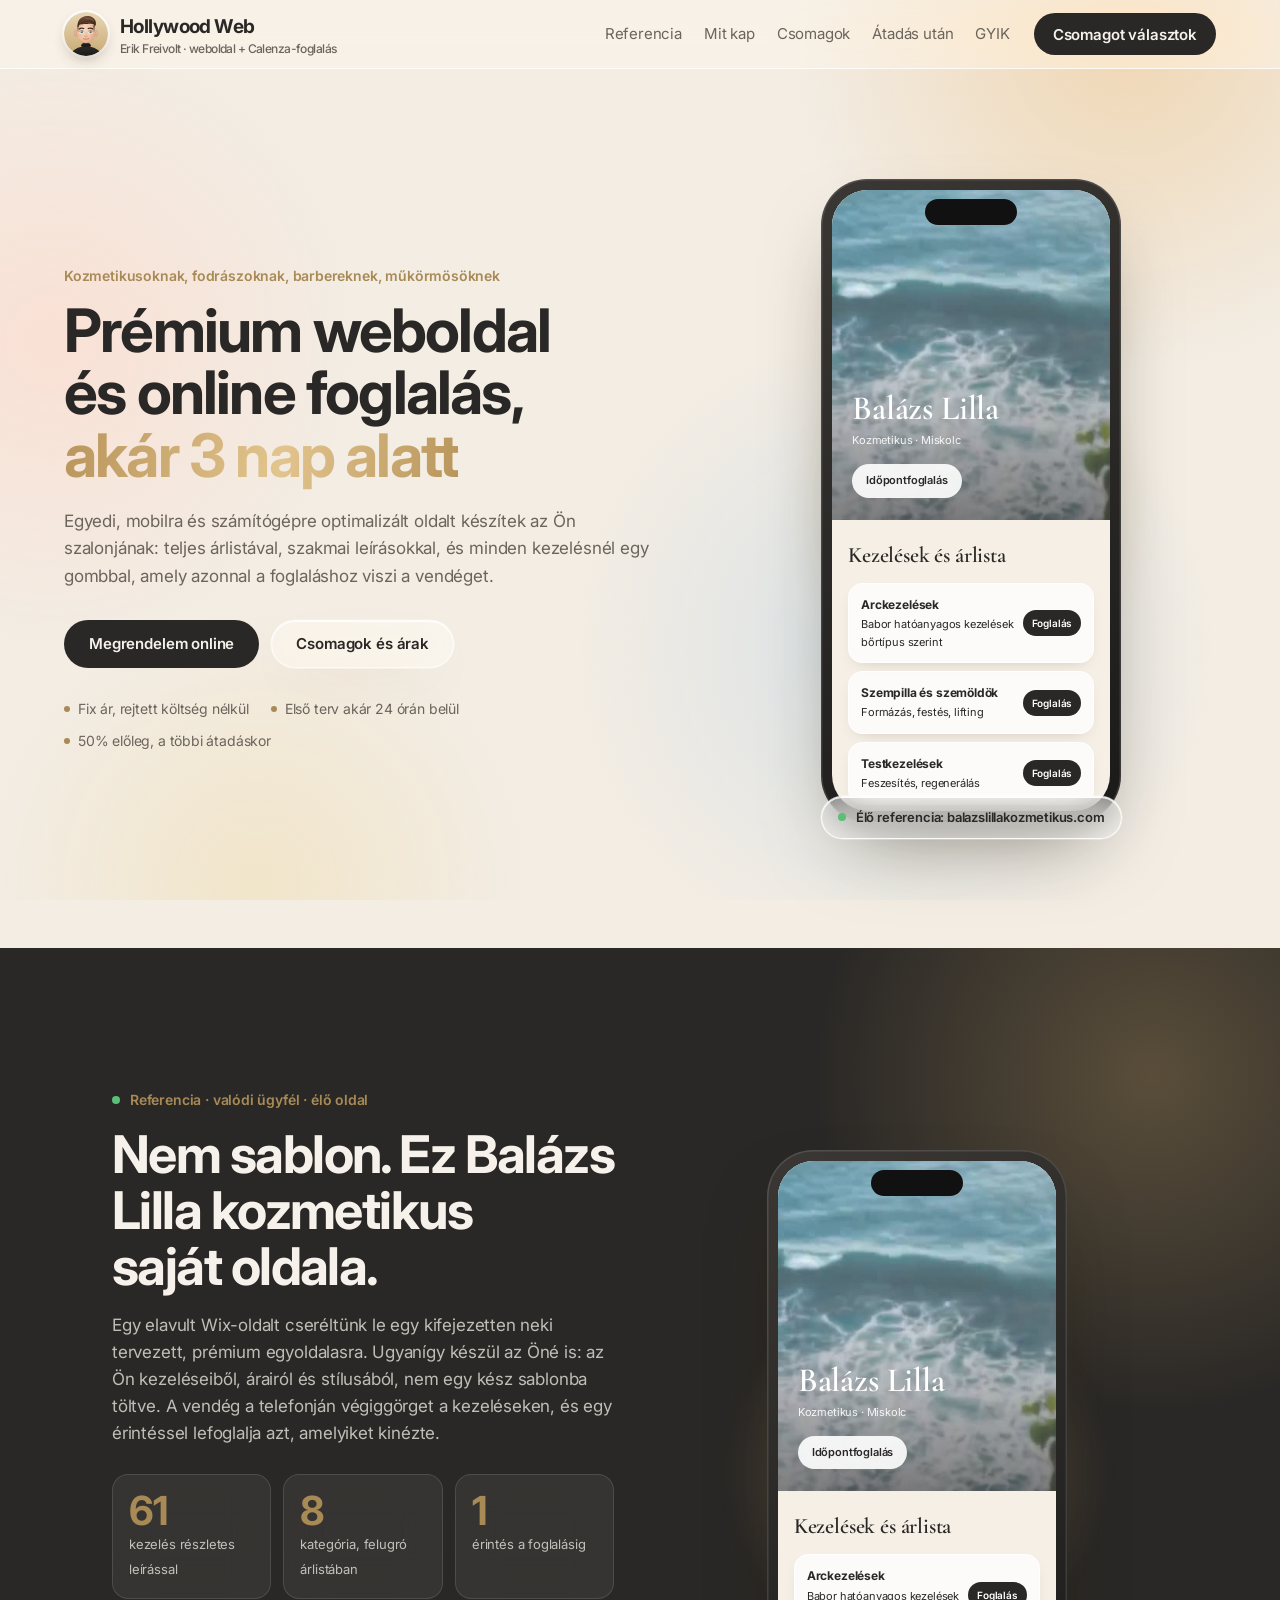
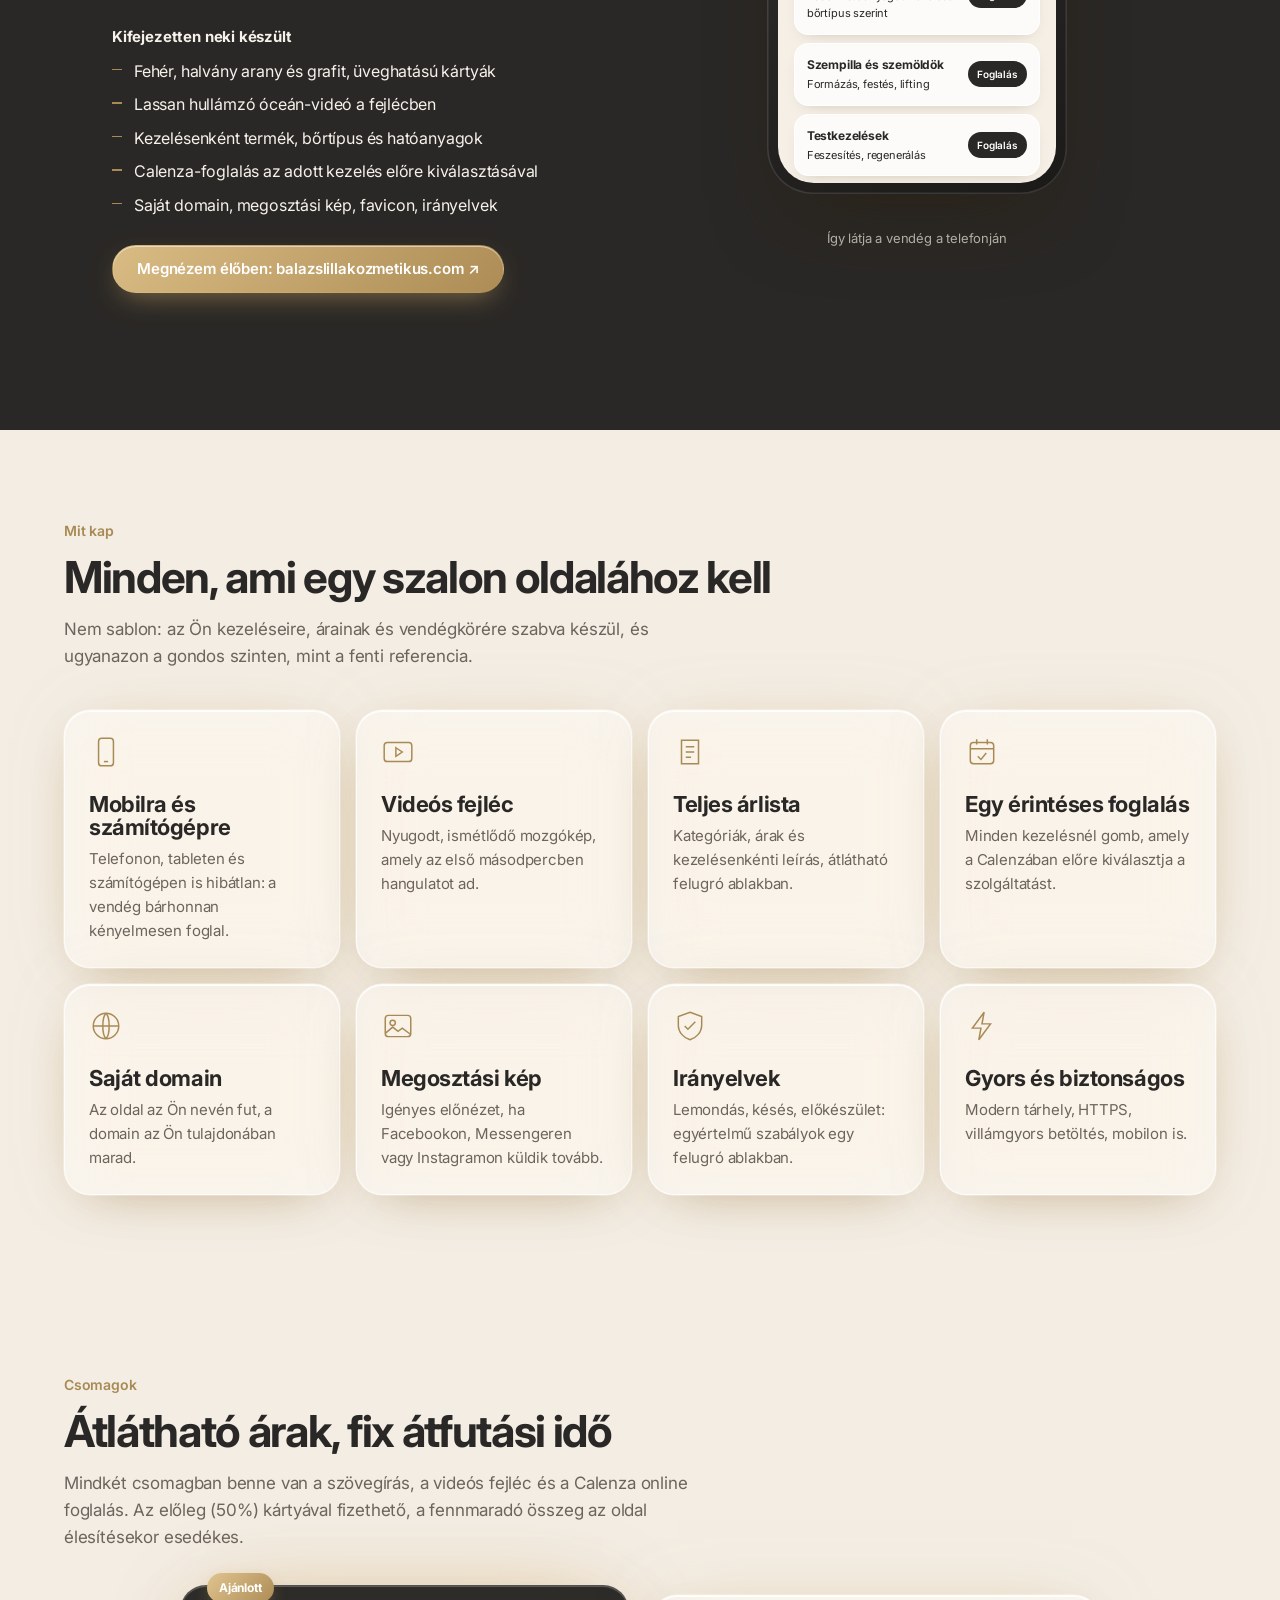
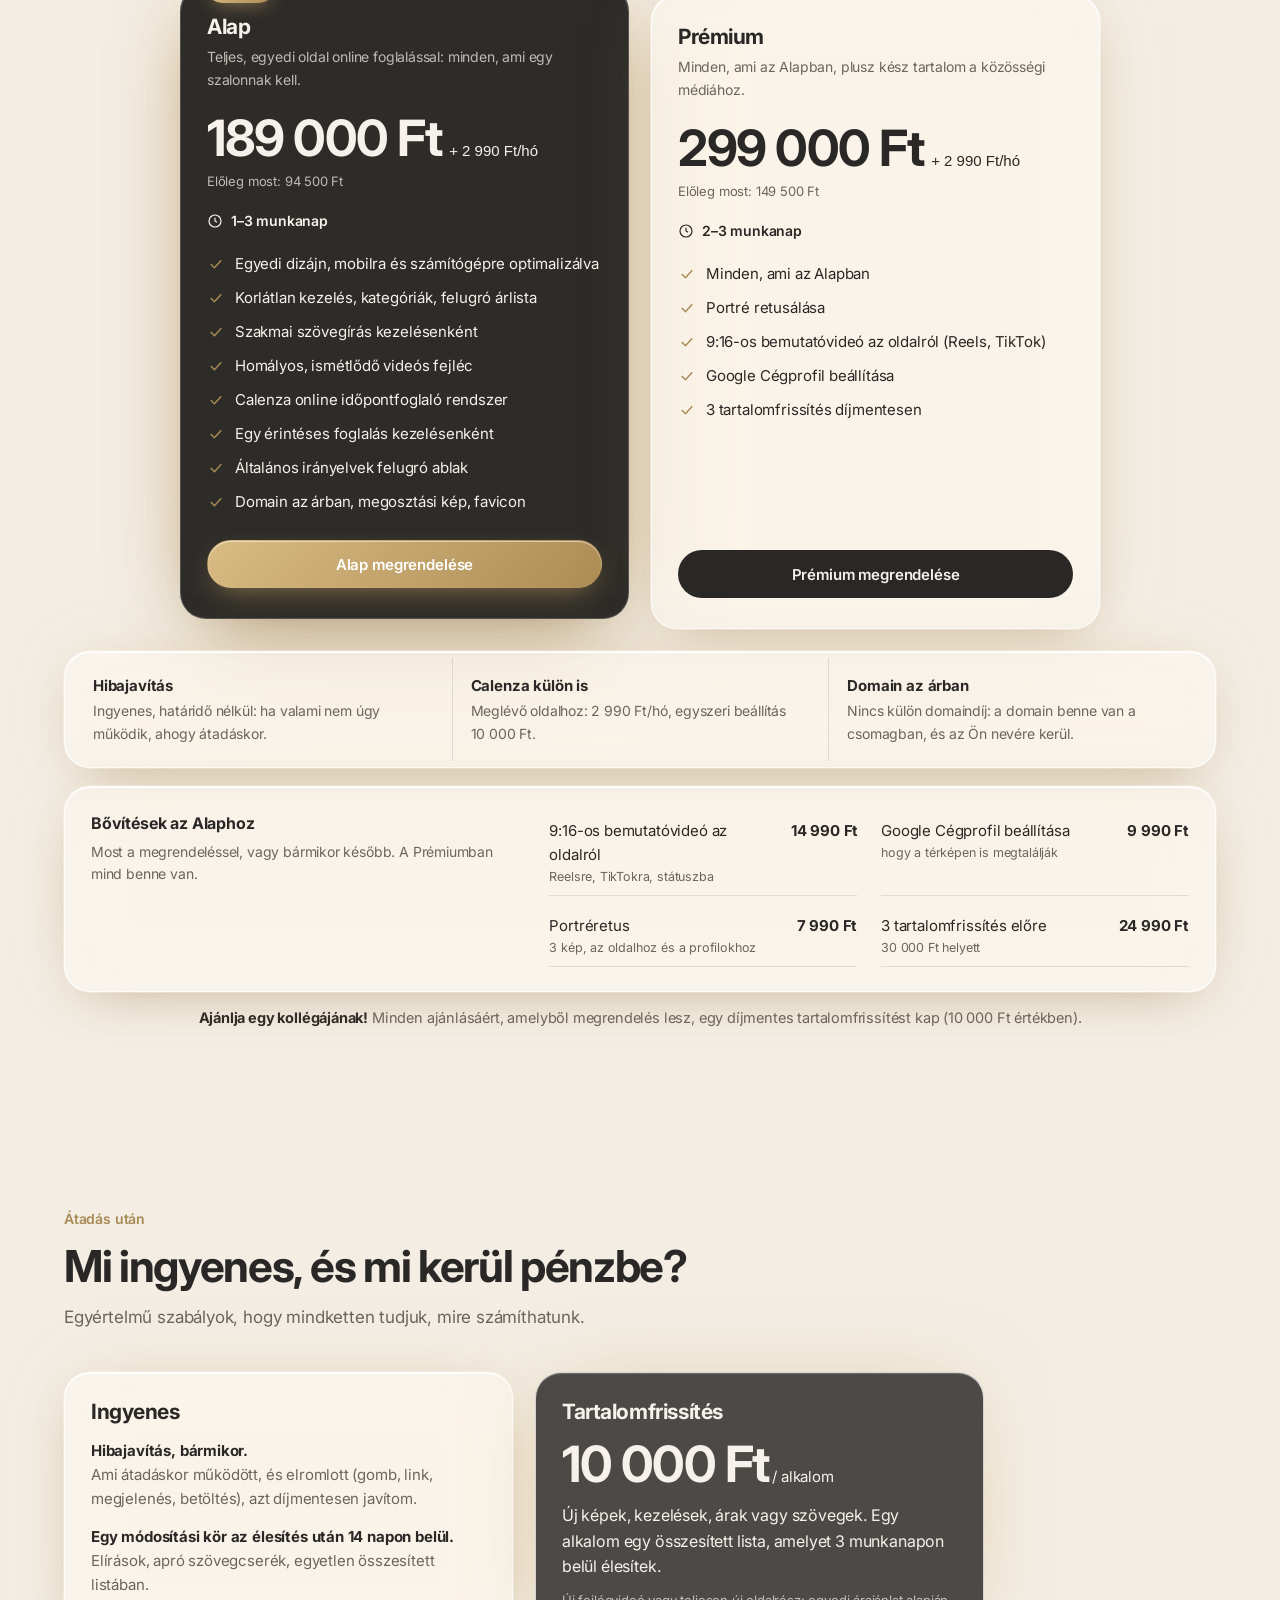
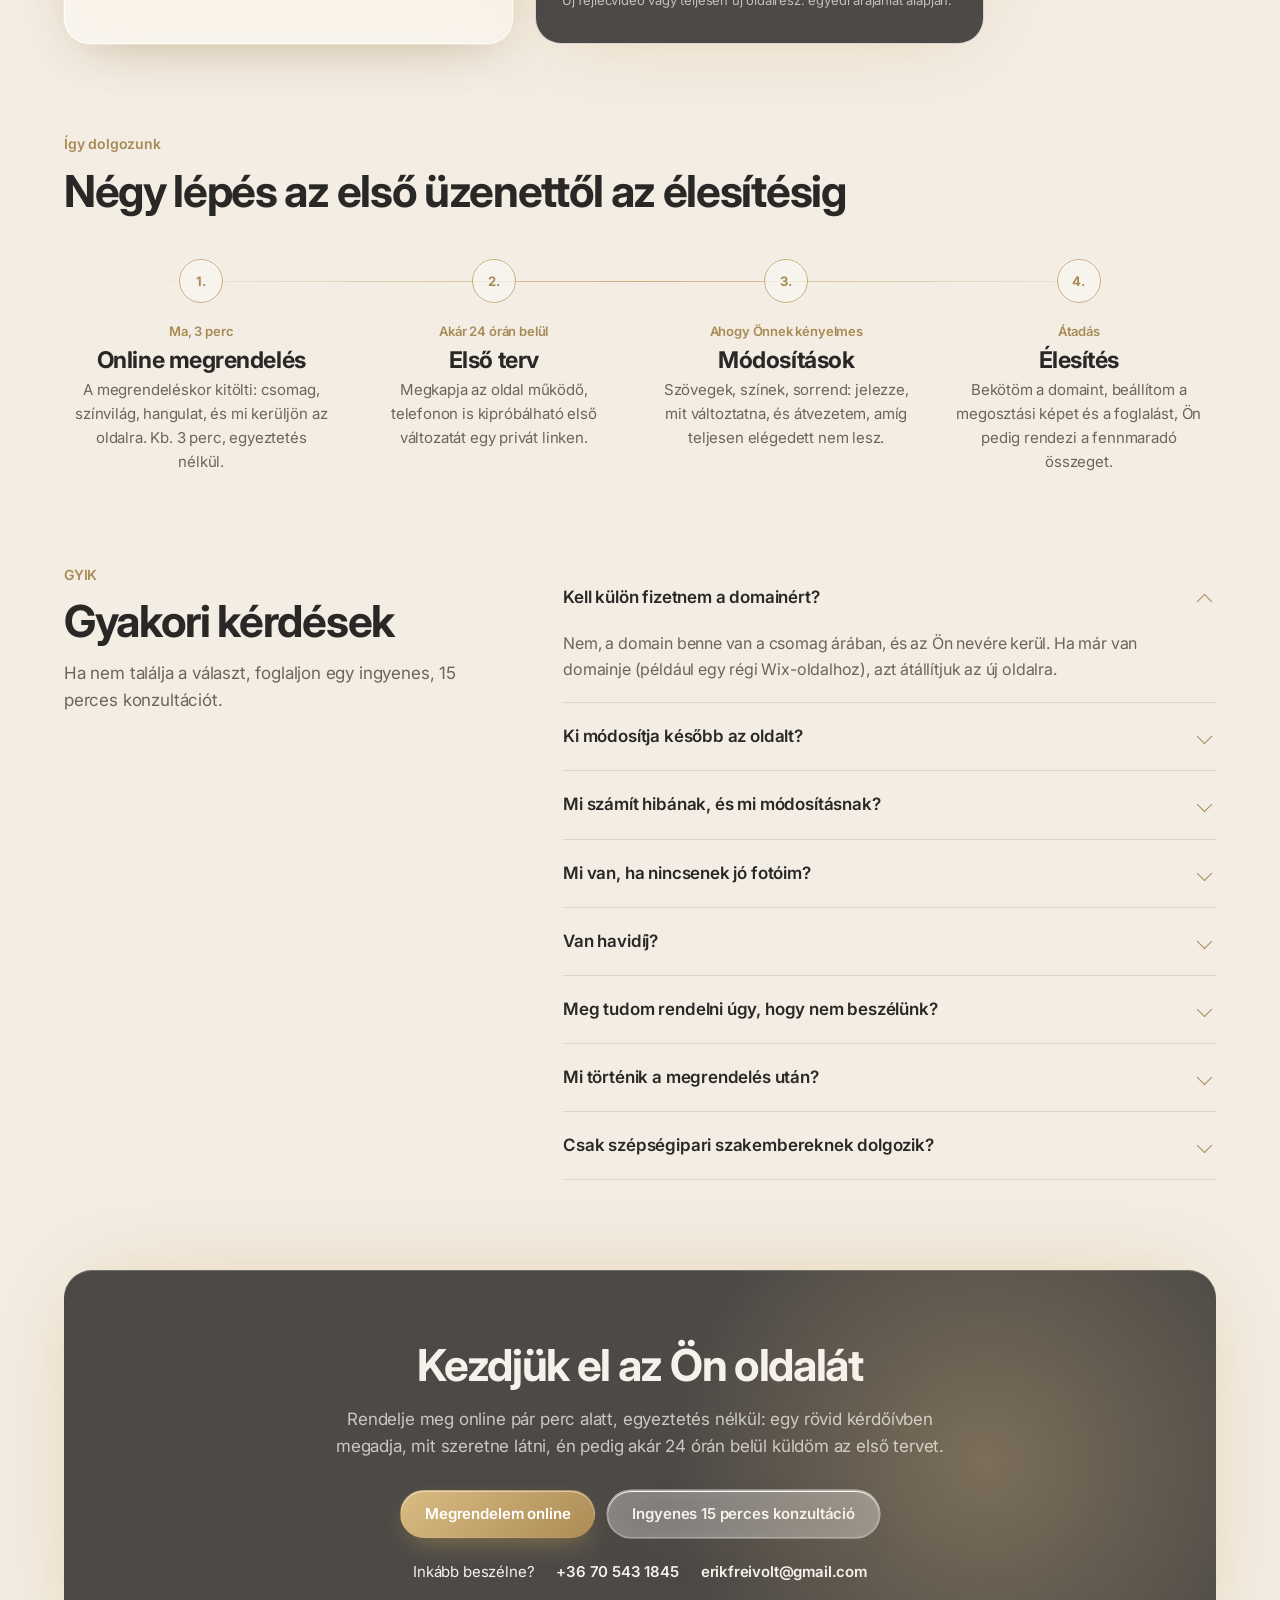
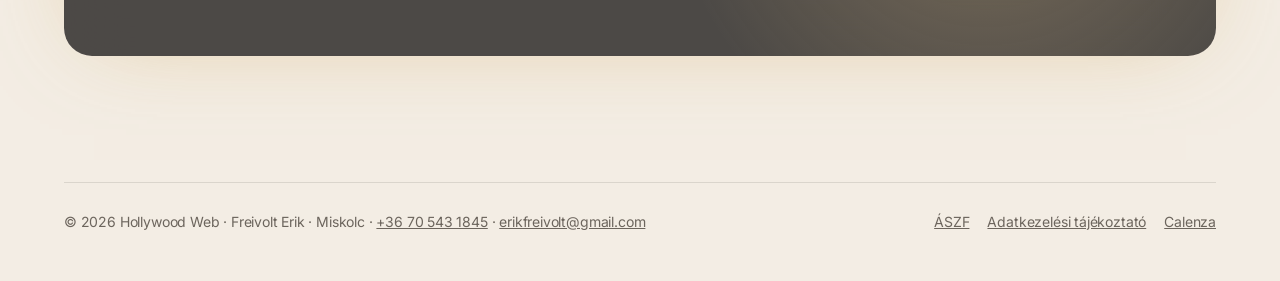
==== commit 42609e5b: "Valódi óceán-videó a telefonképen, ragadós rendelés-sáv eltávolítva Co-Authored-By: Claude Opus 5.5 " ====
--- a/index.html
+++ b/index.html
@@ -81,9 +81,11 @@
 .scroller{animation:scrollsite 22s ease-in-out infinite alternate}
 @keyframes scrollsite{0%,12%{transform:translateY(0)}88%,100%{transform:translateY(calc(-100% + 600px))}}
 .m-hero{position:relative;height:330px;overflow:hidden;display:flex;flex-direction:column;justify-content:flex-end;padding:22px 20px;color:#fff}
-.m-sea{position:absolute;inset:-30%;background:conic-gradient(from 200deg at 40% 60%,#7fa8b4,#c9dfe2,#9cbfc6,#e9dcc6,#7fa8b4);filter:blur(28px);animation:sea 14s linear infinite}
+.m-sea{position:absolute;inset:0;background:radial-gradient(120% 80% at 30% 30%,#c9dfe2,transparent 60%),radial-gradient(100% 90% at 80% 70%,#7fa8b4,transparent 65%),linear-gradient(160deg,#9cbfc6,#e9dcc6)}
 @keyframes sea{to{transform:rotate(360deg) scale(1.1)}}
-.m-hero::after{content:"";position:absolute;inset:0;background:linear-gradient(180deg,rgba(0,0,0,0) 30%,rgba(30,26,22,.55))}
+.m-hero>.m-sea,.m-hero>.m-vid{position:absolute;inset:0;z-index:0}
+.m-vid{width:100%;height:100%;object-fit:cover}
+.m-hero::after{content:"";position:absolute;inset:0;z-index:0;background:linear-gradient(180deg,rgba(0,0,0,0) 30%,rgba(30,26,22,.55))}
 .m-hero>*{position:relative;z-index:1}
 .m-name{font-family:"Cormorant Garamond",serif;font-size:34px;line-height:1;font-weight:600}
 .m-sub{font-size:11px;opacity:.9;margin:6px 0 14px}
@@ -261,7 +263,7 @@
  .grid{gap:12px;margin-top:28px}
  .a-card{padding:24px 22px}
  .close{border-radius:26px}
- footer{padding-bottom:110px}
+
  summary{font-size:16px;padding:18px 36px 18px 0}
 }
 @media(max-width:560px){.grid{grid-template-columns:repeat(2,minmax(0,1fr))}.feat h3{font-size:17px}.feat p{font-size:13.5px}.cta .btn{min-height:52px}}
@@ -552,7 +554,6 @@
   </div>
 </footer>
 
-<div class="dock glass" id="dock" aria-hidden="true"><div><b id="dock-p"></b>Alap csomag · <span id="dock-t"></span></div><button class="btn pri" type="button" data-plan="alap">Megrendelem</button></div>
 
 <dialog id="order" aria-labelledby="w-title">
   <form class="wiz" id="wiz" novalidate>
@@ -633,12 +634,13 @@
 const clock = '<svg viewBox="0 0 24 24"><circle cx="12" cy="12" r="9"/><path d="M12 7v5l3 2"/></svg>';
 
 const miniHTML =
-  '<div class="m-hero"><div class="m-sea"></div><div class="m-name">Balázs Lilla</div><div class="m-sub">Kozmetikus · Miskolc</div><div class="m-btn">Időpontfoglalás</div></div>' +
+  '<div class="m-hero"><div class="m-sea"></div><video class="m-vid" src="media/ocean-mini.mp4" poster="media/ocean-mini.jpg" autoplay muted loop playsinline preload="auto" aria-hidden="true"></video><div class="m-name">Balázs Lilla</div><div class="m-sub">Kozmetikus · Miskolc</div><div class="m-btn">Időpontfoglalás</div></div>' +
   '<div class="m-sec"><div class="m-h">Kezelések és árlista</div>' +
   MINI.map(([t,d]) => `<div class="m-card"><div class="m-row"><div><b>${t}</b>${d}</div><span class="m-book">Foglalás</span></div></div>`).join("") +
   '</div><div class="m-sec"><div class="m-h">Rólam</div><div class="m-card">Személyre szabott kezelések, prémium Babor termékekkel, nyugodt környezetben.</div>' +
   '<div class="m-card"><b>Általános irányelvek</b><i>Megnyitás →</i></div></div><div style="height:40px"></div>';
 for (const m of document.querySelectorAll(".mini")) m.innerHTML = miniHTML;
+for (const vv of document.querySelectorAll(".m-vid")) { vv.muted = true; vv.play?.().catch(() => {}); }
 
 $("#feats").innerHTML = FEATS.map(([t,d,ic]) =>
   `<div class="glass feat"><svg viewBox="0 0 32 32" aria-hidden="true">${ic}</svg><h3>${t}</h3><p>${d}</p></div>`).join("");
@@ -671,14 +673,6 @@
 const vid = $("#vid"), v = vid.querySelector("video");
 v.addEventListener("loadeddata", () => { vid.classList.remove("missing"); $("#vidfb").remove(); });
 
-const alap = PLANS.find(p => p.id === "alap"), dock = $("#dock");
-$("#dock-p").textContent = ft(alap.price);
-$("#dock-t").textContent = alap.time;
-const hero = $("#top"), plansEl = $("#csomagok");
-let heroOut = false, plansIn = false;
-const setDock = () => { const on = heroOut && !plansIn; dock.classList.toggle("on", on); dock.setAttribute("aria-hidden", on ? "false" : "true"); };
-const ioDock = new IntersectionObserver(es => { for (const e of es) { if (e.target === hero) heroOut = !e.isIntersecting; else plansIn = e.isIntersecting; } setDock(); });
-ioDock.observe(hero); ioDock.observe(plansEl);
 /* ===== megrendelő kérdőív ===== */
 const PALETTES = [
   ["feher-arany","Fehér és halvány arany",["#ffffff","#e8dcc4","#b8955b"]],
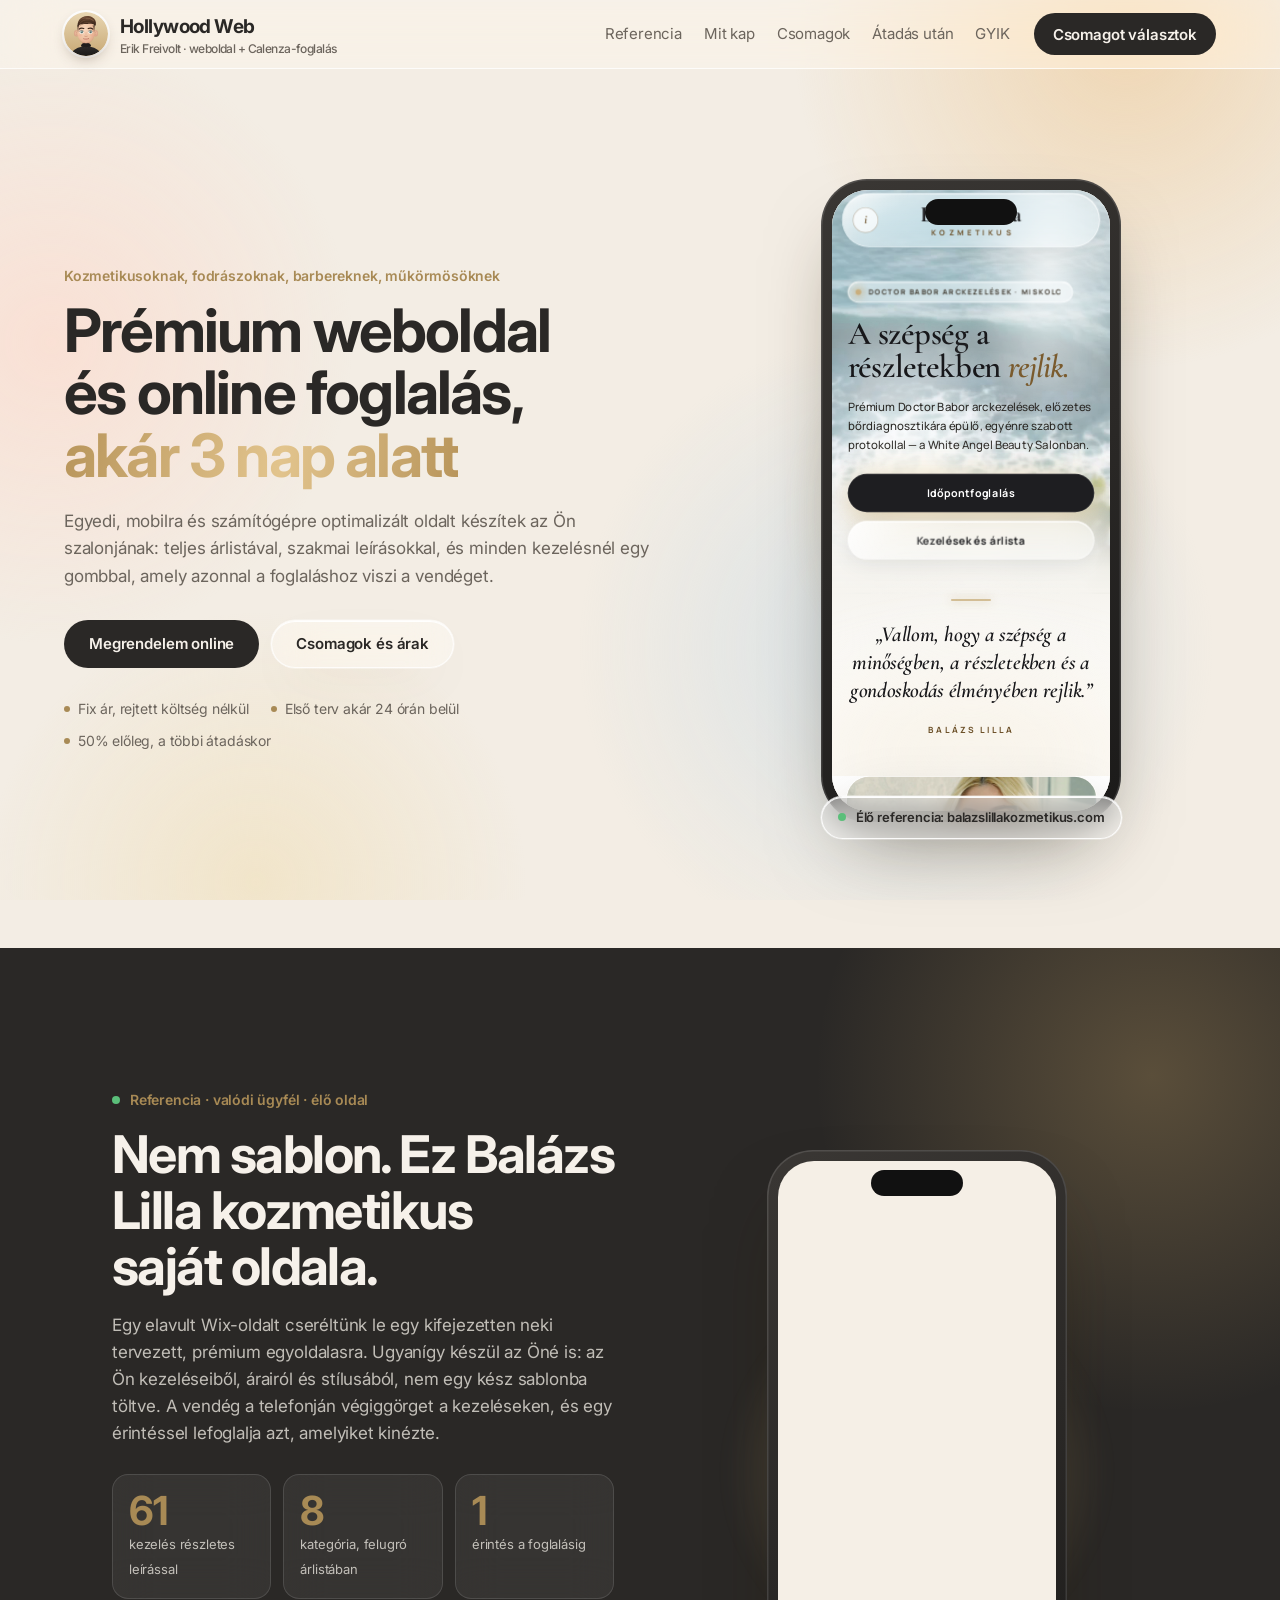
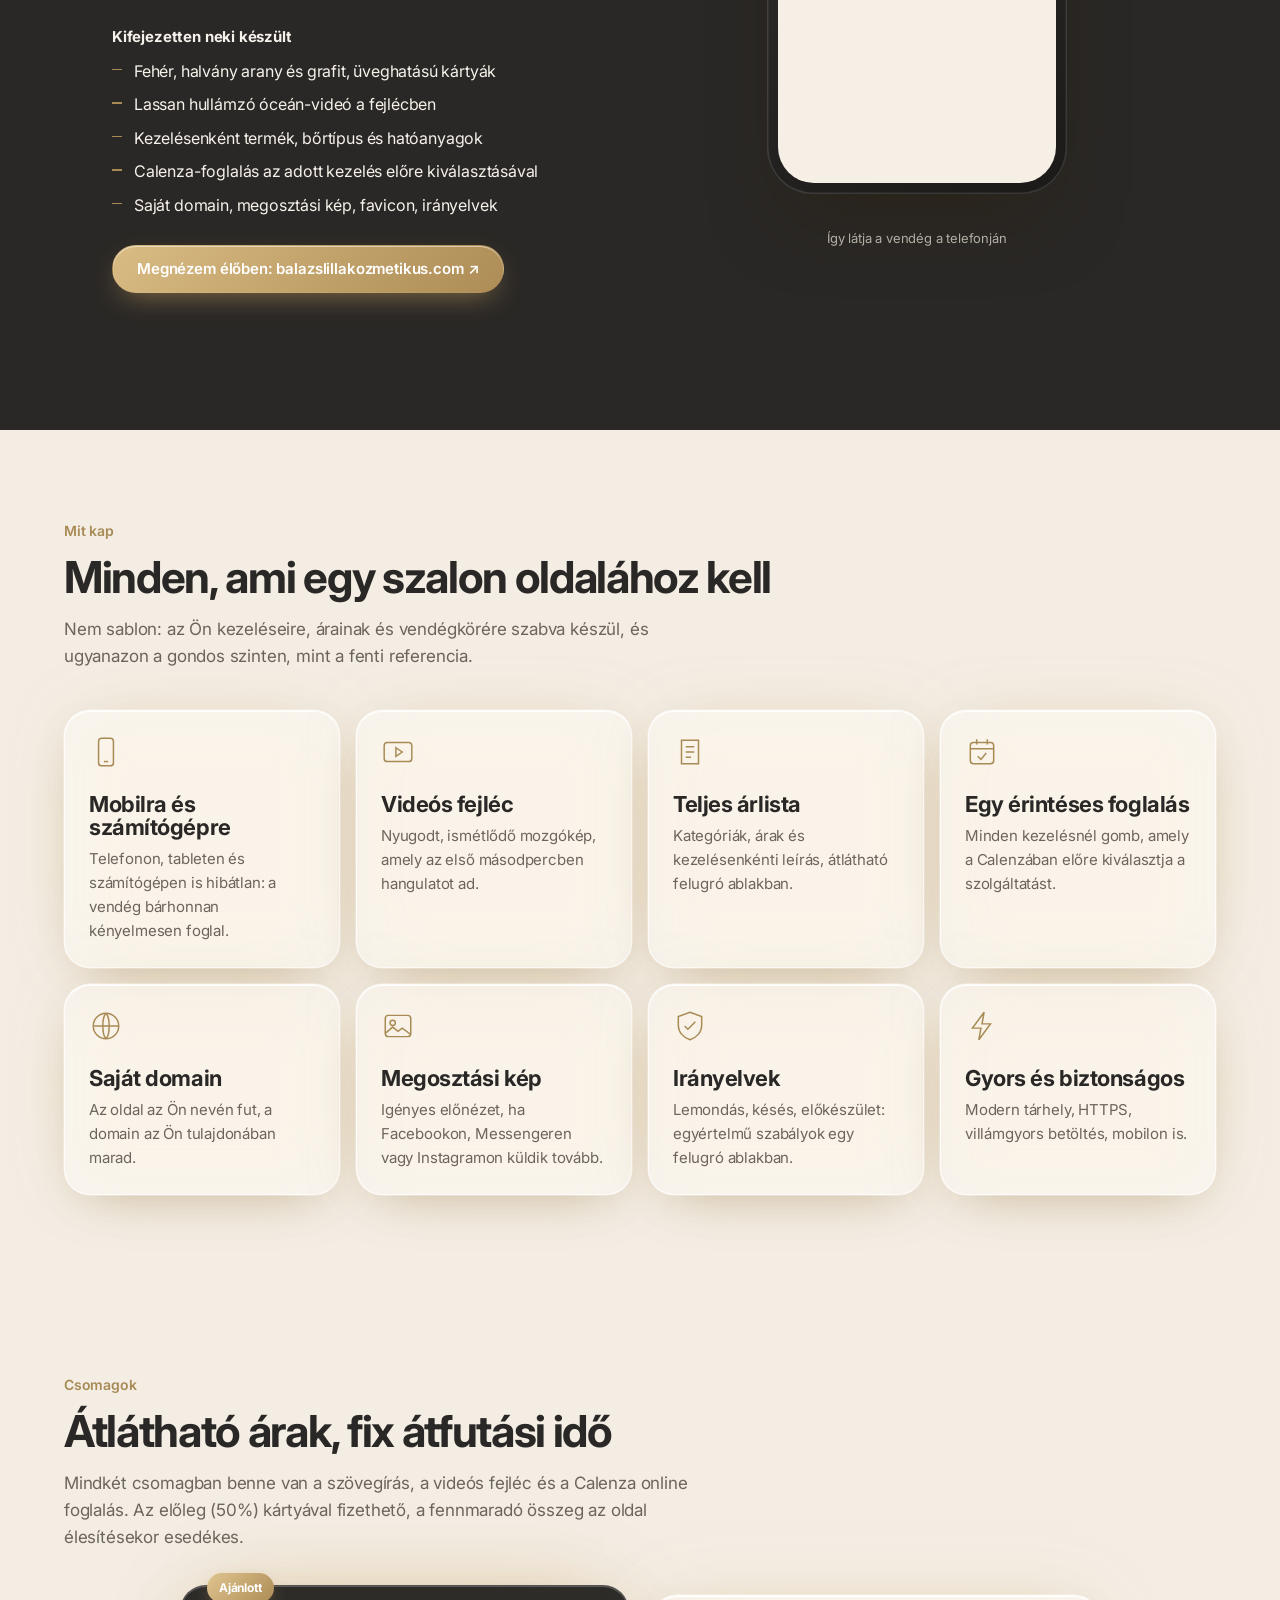
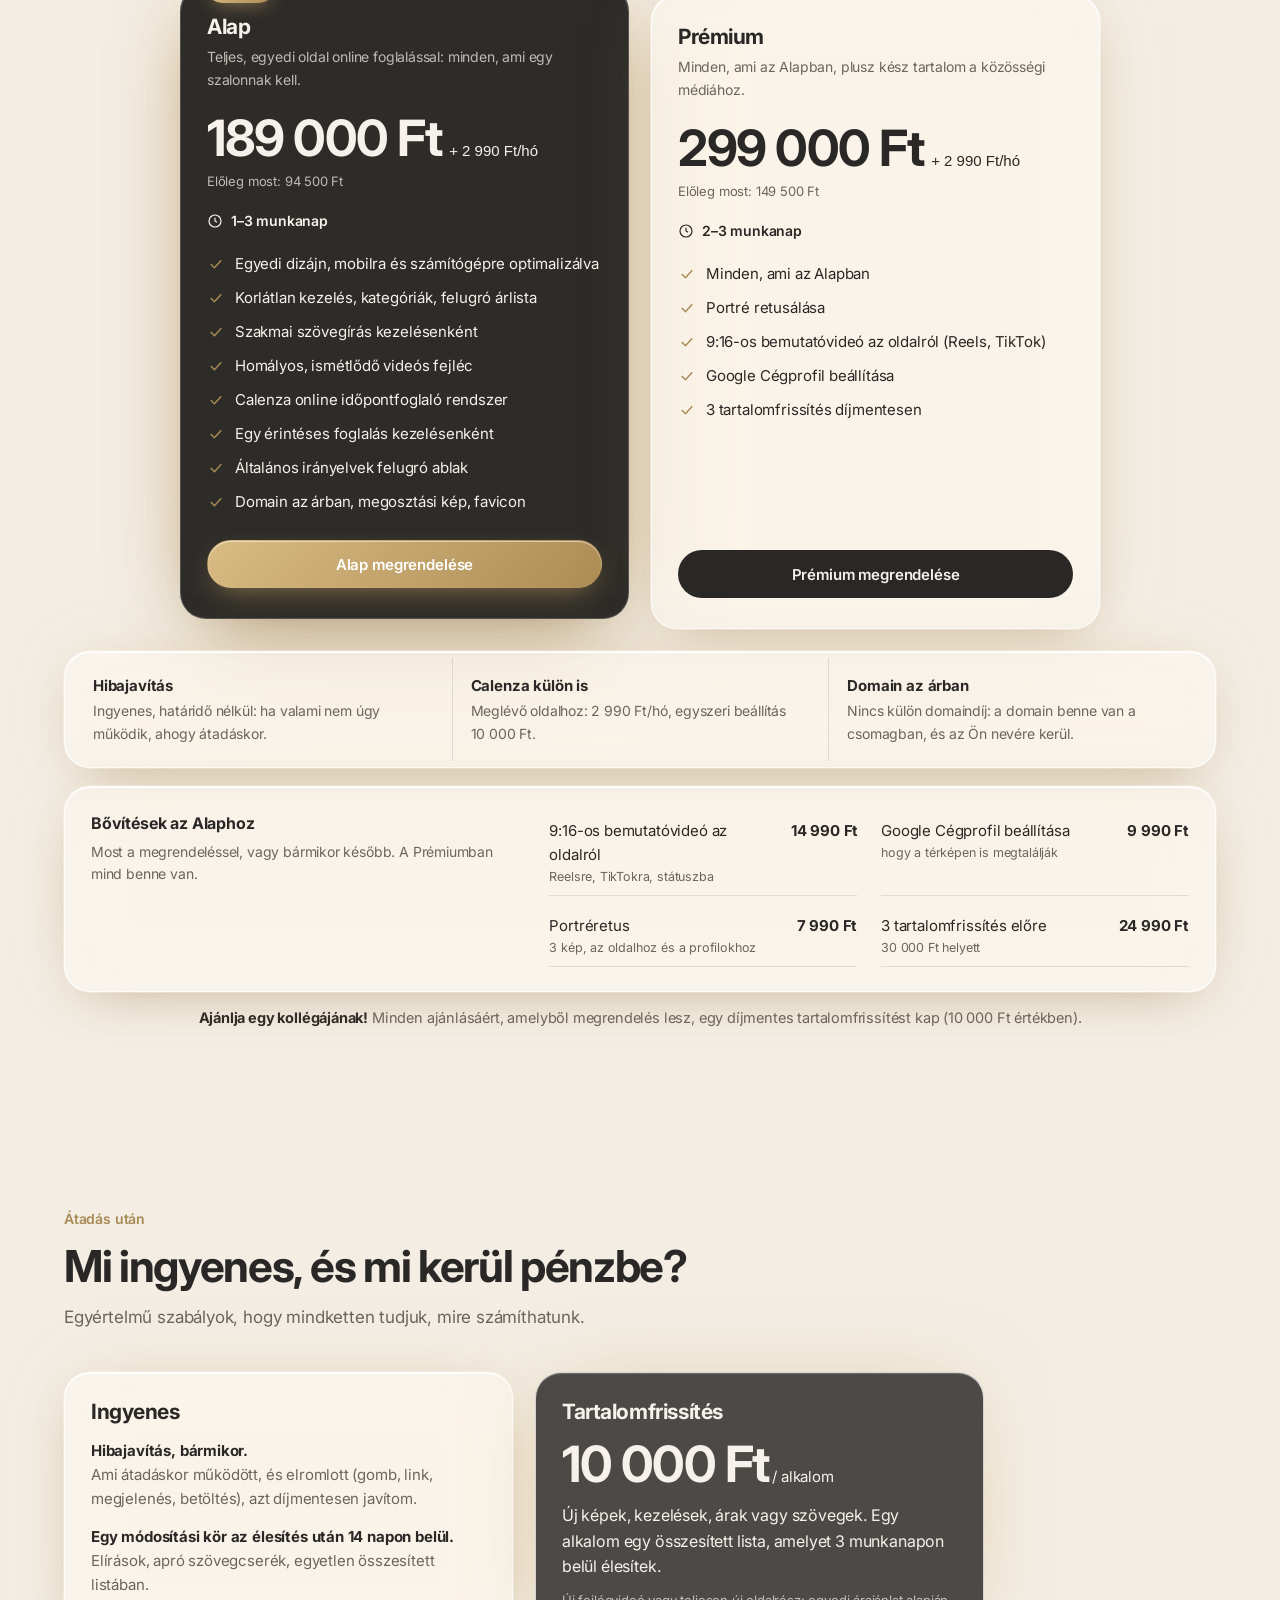
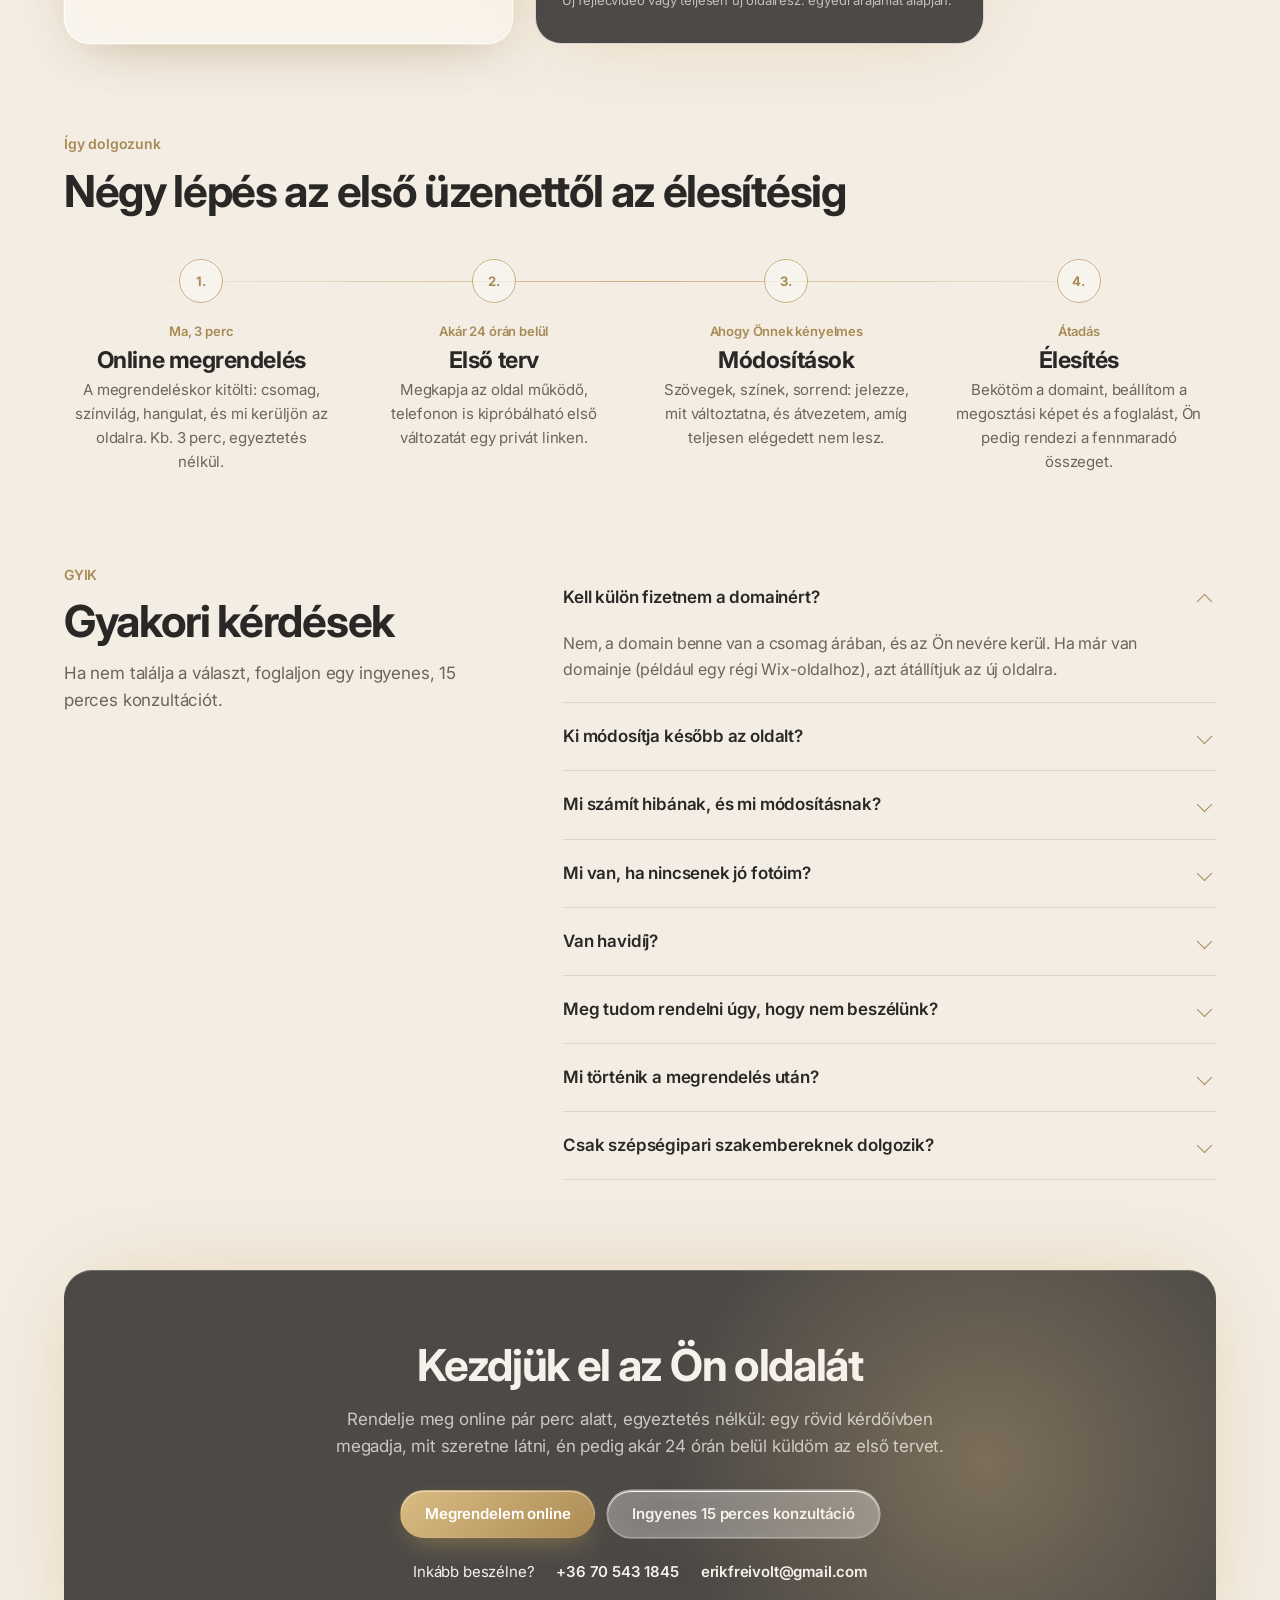
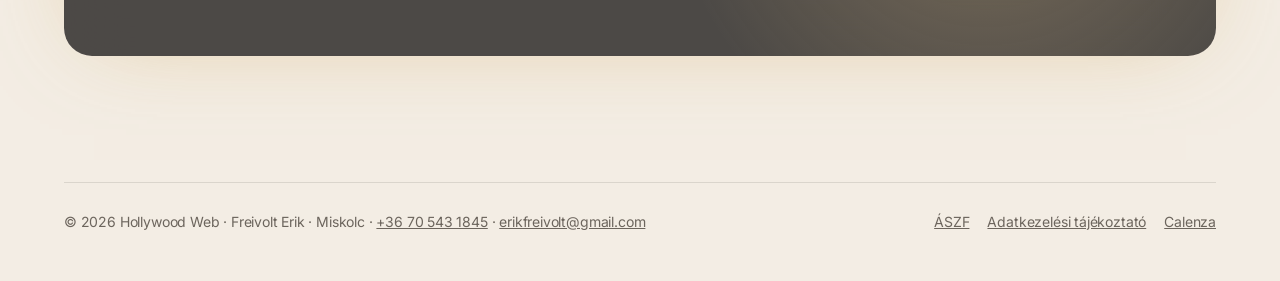
==== commit 59f87a96: "Telefonkép: Lilla valódi oldala kicsinyítve, lassú lefelé görgetéssel Co-Authored-By: Claude Opus 5." ====
--- a/index.html
+++ b/index.html
@@ -83,6 +83,8 @@
 .m-hero{position:relative;height:330px;overflow:hidden;display:flex;flex-direction:column;justify-content:flex-end;padding:22px 20px;color:#fff}
 .m-sea{position:absolute;inset:0;background:radial-gradient(120% 80% at 30% 30%,#c9dfe2,transparent 60%),radial-gradient(100% 90% at 80% 70%,#7fa8b4,transparent 65%),linear-gradient(160deg,#9cbfc6,#e9dcc6)}
 @keyframes sea{to{transform:rotate(360deg) scale(1.1)}}
+.screen .live{position:absolute;top:0;left:0;width:390px;border:0;transform-origin:0 0;pointer-events:none;opacity:0;transition:opacity .6s}
+.screen .live.on{opacity:1}
 .m-hero>.m-sea,.m-hero>.m-vid{position:absolute;inset:0;z-index:0}
 .m-vid{width:100%;height:100%;object-fit:cover}
 .m-hero::after{content:"";position:absolute;inset:0;z-index:0;background:linear-gradient(180deg,rgba(0,0,0,0) 30%,rgba(30,26,22,.55))}
@@ -416,7 +418,7 @@
     </div>
     <div class="stage">
       <div class="phone" aria-label="Balázs Lilla kozmetikus weboldala telefonon">
-        <div class="screen"><div class="scroller mini"></div></div>
+        <div class="screen"><iframe class="live" src="lilla-elonezet/index.html" title="Balázs Lilla kozmetikus weboldala" loading="lazy" tabindex="-1" aria-hidden="true"></iframe></div>
       </div>
       <a class="live-chip" href="#referencia"><i></i>Élő referencia: balazslillakozmetikus.com</a>
     </div>
@@ -451,7 +453,7 @@
         <div class="vid missing" id="vid">
           <video src="media/lilla-9x16.mp4" muted loop playsinline autoplay preload="metadata" aria-label="Bemutatóvideó Balázs Lilla weboldaláról"></video>
         </div>
-        <div class="stage" id="vidfb"><div class="phone"><div class="screen"><div class="scroller mini"></div></div></div></div>
+        <div class="stage" id="vidfb"><div class="phone"><div class="screen"><iframe class="live" src="lilla-elonezet/index.html" title="Balázs Lilla kozmetikus weboldala" loading="lazy" tabindex="-1" aria-hidden="true"></iframe></div></div></div>
         <p class="caption">Így látja a vendég a telefonján</p>
       </div>
     </div>
@@ -640,7 +642,30 @@
   '</div><div class="m-sec"><div class="m-h">Rólam</div><div class="m-card">Személyre szabott kezelések, prémium Babor termékekkel, nyugodt környezetben.</div>' +
   '<div class="m-card"><b>Általános irányelvek</b><i>Megnyitás →</i></div></div><div style="height:40px"></div>';
 for (const m of document.querySelectorAll(".mini")) m.innerHTML = miniHTML;
-for (const vv of document.querySelectorAll(".m-vid")) { vv.muted = true; vv.play?.().catch(() => {}); }
+/* Lilla élő oldala a telefonképen: kicsinyítve, lassan lefelé görgetve */
+const SLOW = matchMedia("(prefers-reduced-motion: reduce)").matches;
+for (const ifr of document.querySelectorAll(".screen .live")) {
+  const scr = ifr.parentElement;
+  const fit = () => { const s = scr.clientWidth / 390; ifr.style.transform = `scale(${s})`; ifr.style.height = (scr.clientHeight / s) + "px"; };
+  const roFit = new ResizeObserver(fit); roFit.observe(scr); fit();
+  ifr.addEventListener("load", () => {
+    let w; try { w = ifr.contentWindow; w.document.documentElement.style.scrollBehavior = "auto"; } catch (_) { ifr.classList.add("on"); return; }
+    ifr.classList.add("on");
+    if (SLOW) return;
+    let y = 0, last = 0, pauseUntil = performance.now() + 1500;
+    const step = t => {
+      const dt = last ? Math.min(t - last, 64) : 16; last = t;
+      if (t > pauseUntil) {
+        const max = w.document.documentElement.scrollHeight - w.innerHeight;
+        y += dt * 0.03;
+        if (y >= max) { pauseUntil = t + 2000; ifr.classList.remove("on"); setTimeout(() => { y = 0; w.scrollTo(0, 0); ifr.classList.add("on"); }, 700); }
+        else w.scrollTo(0, y);
+      }
+      requestAnimationFrame(step);
+    };
+    requestAnimationFrame(step);
+  });
+}
 
 $("#feats").innerHTML = FEATS.map(([t,d,ic]) =>
   `<div class="glass feat"><svg viewBox="0 0 32 32" aria-hidden="true">${ic}</svg><h3>${t}</h3><p>${d}</p></div>`).join("");
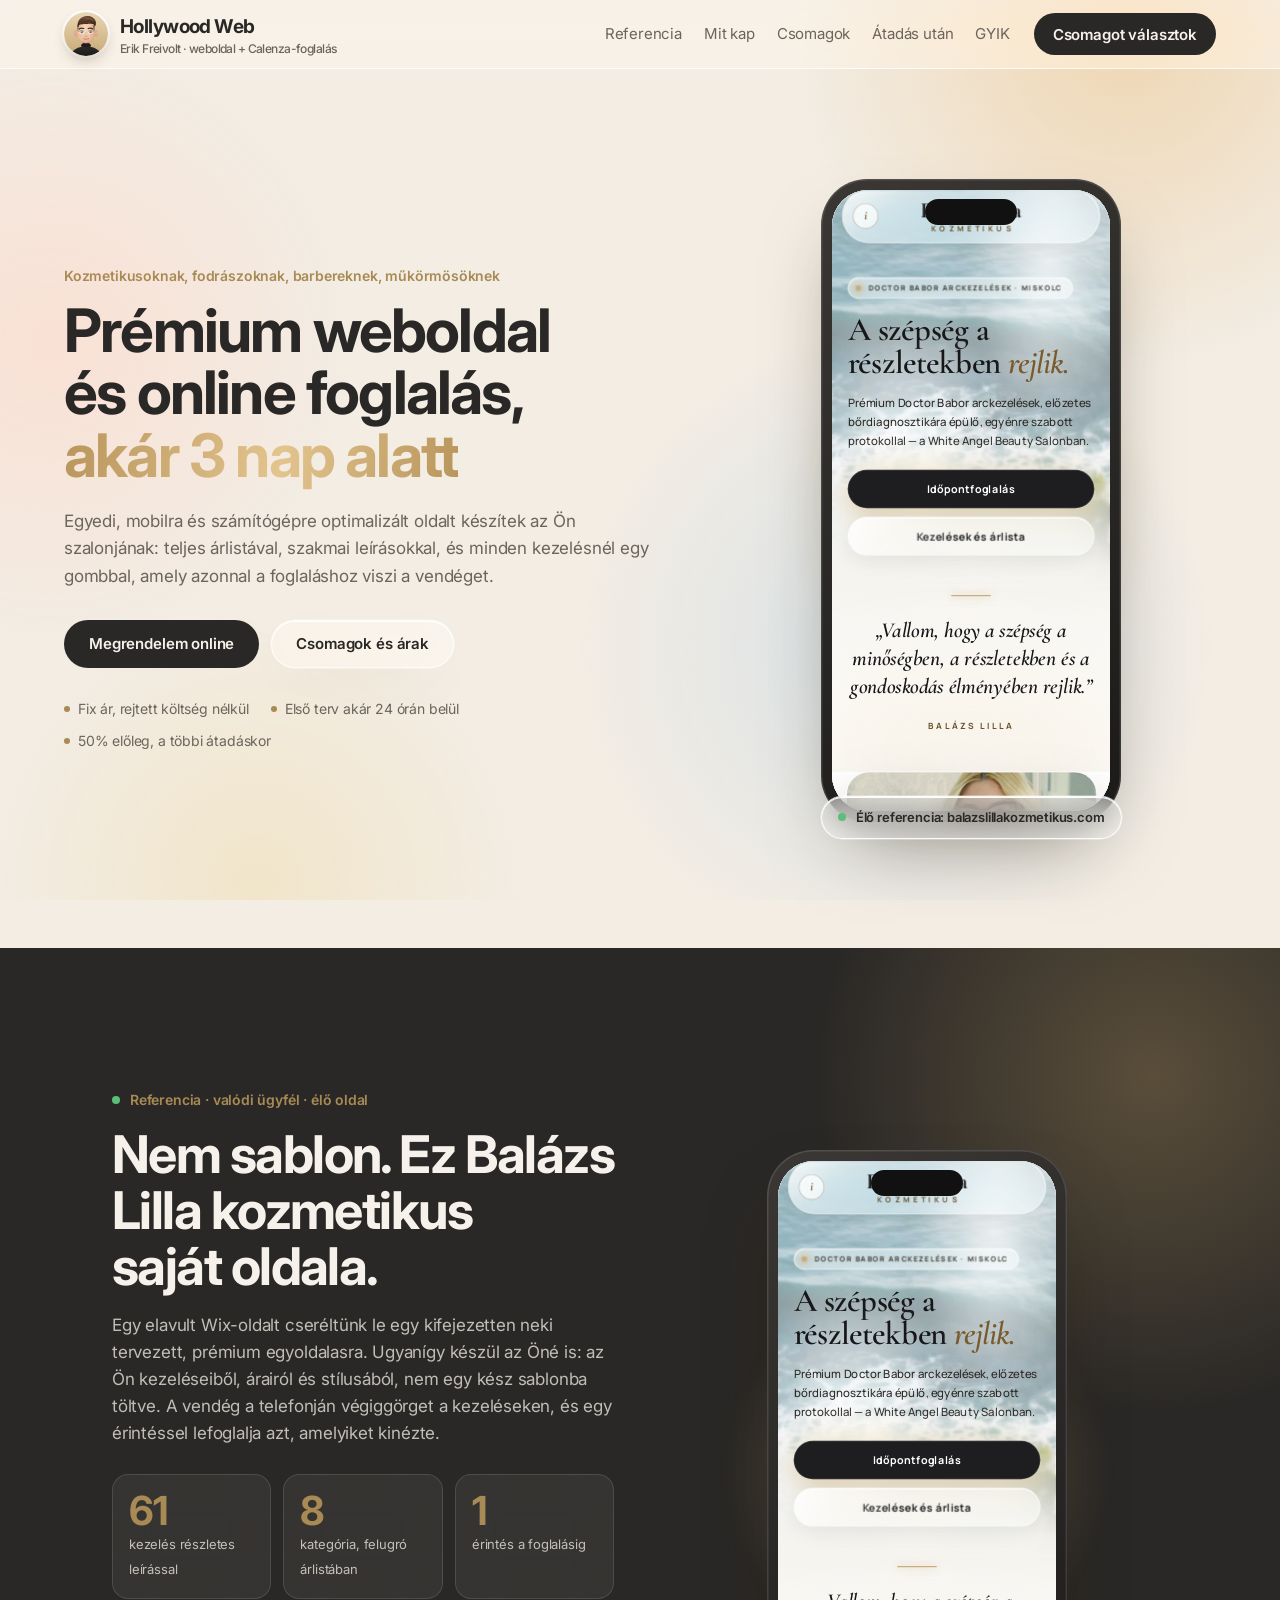
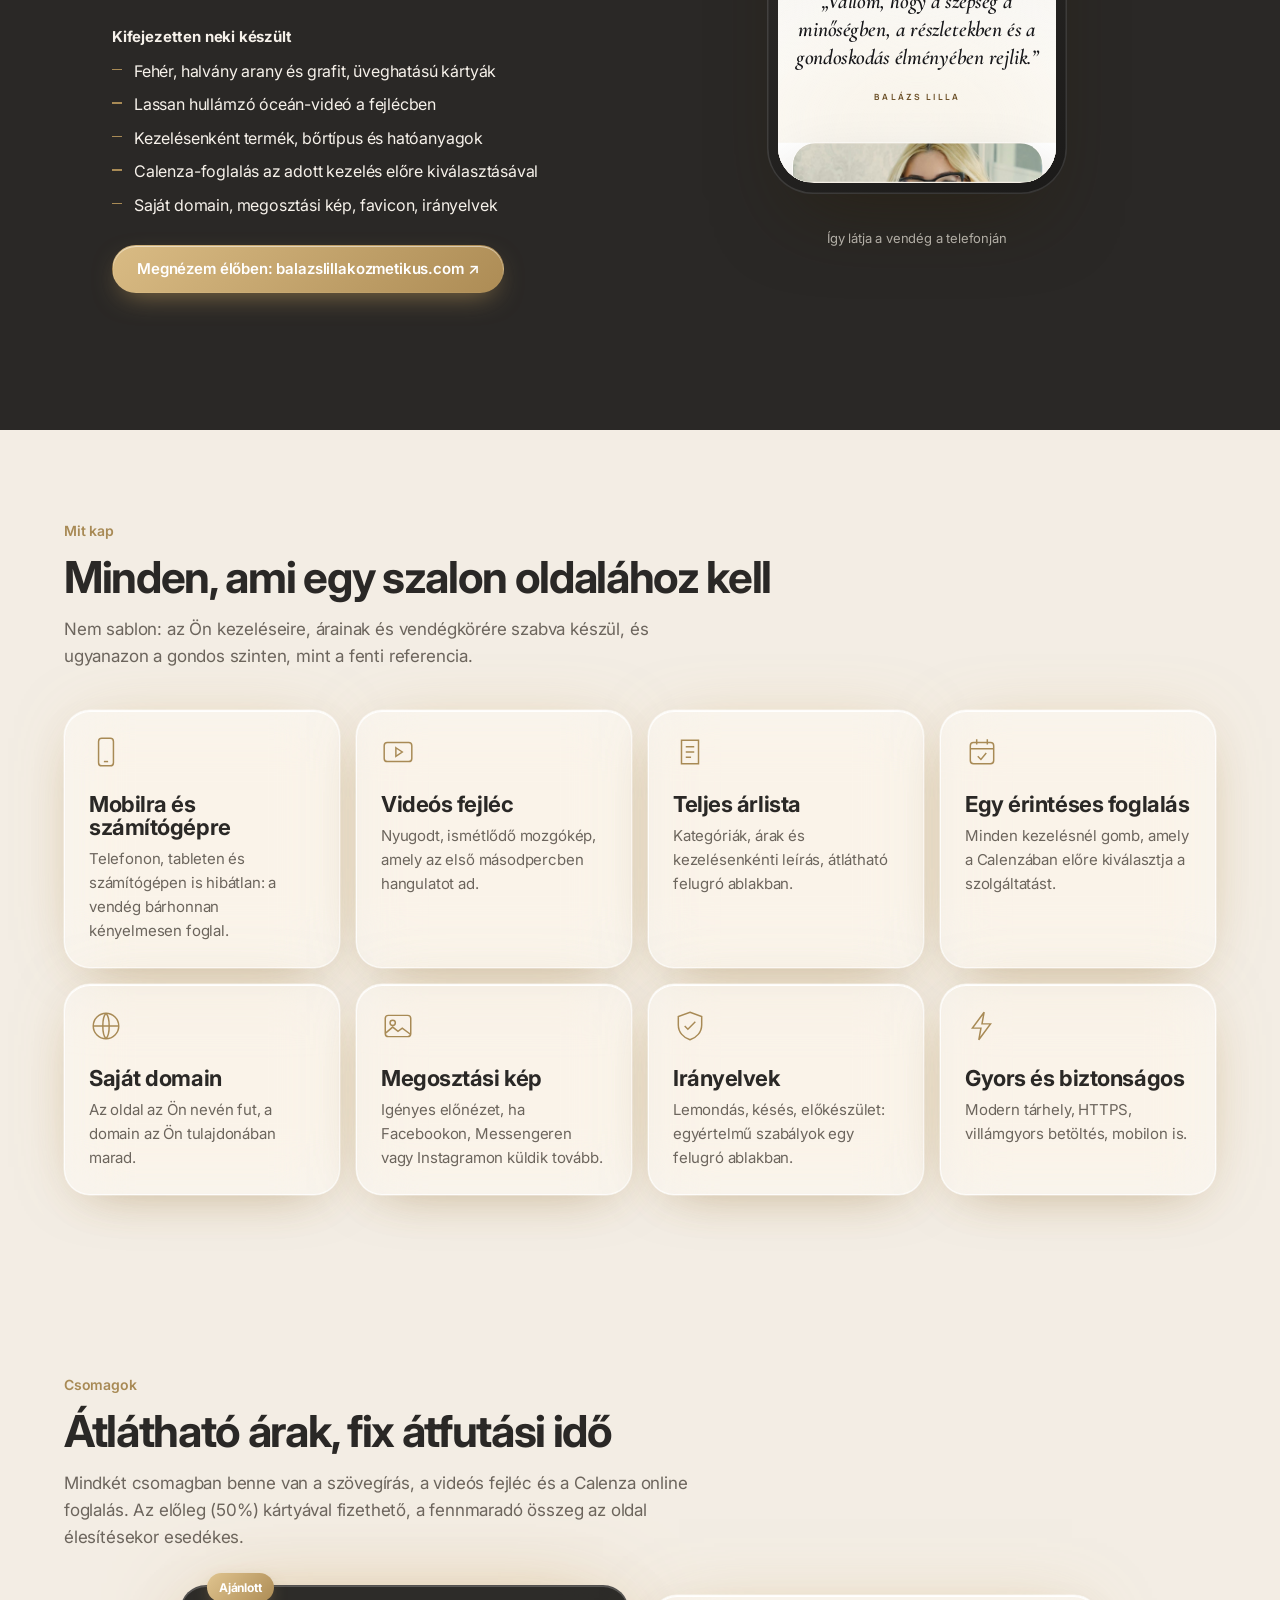
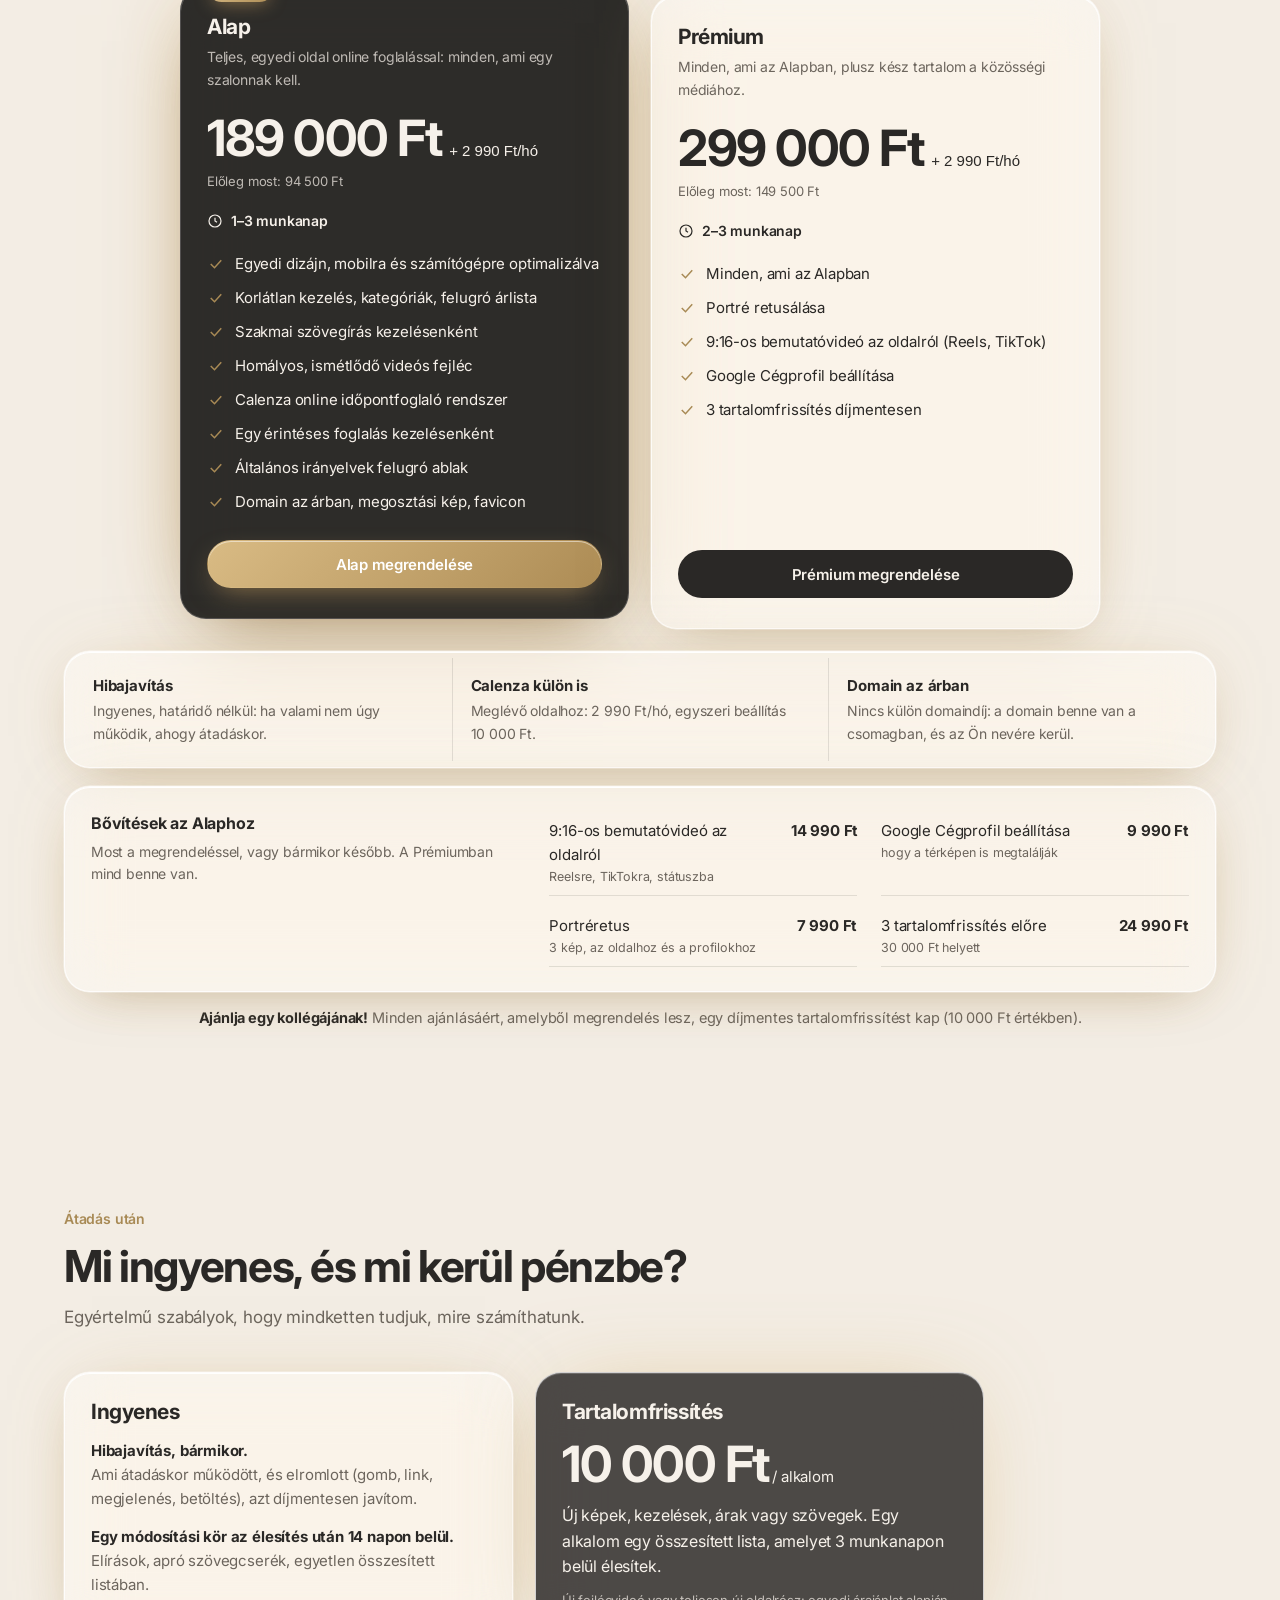
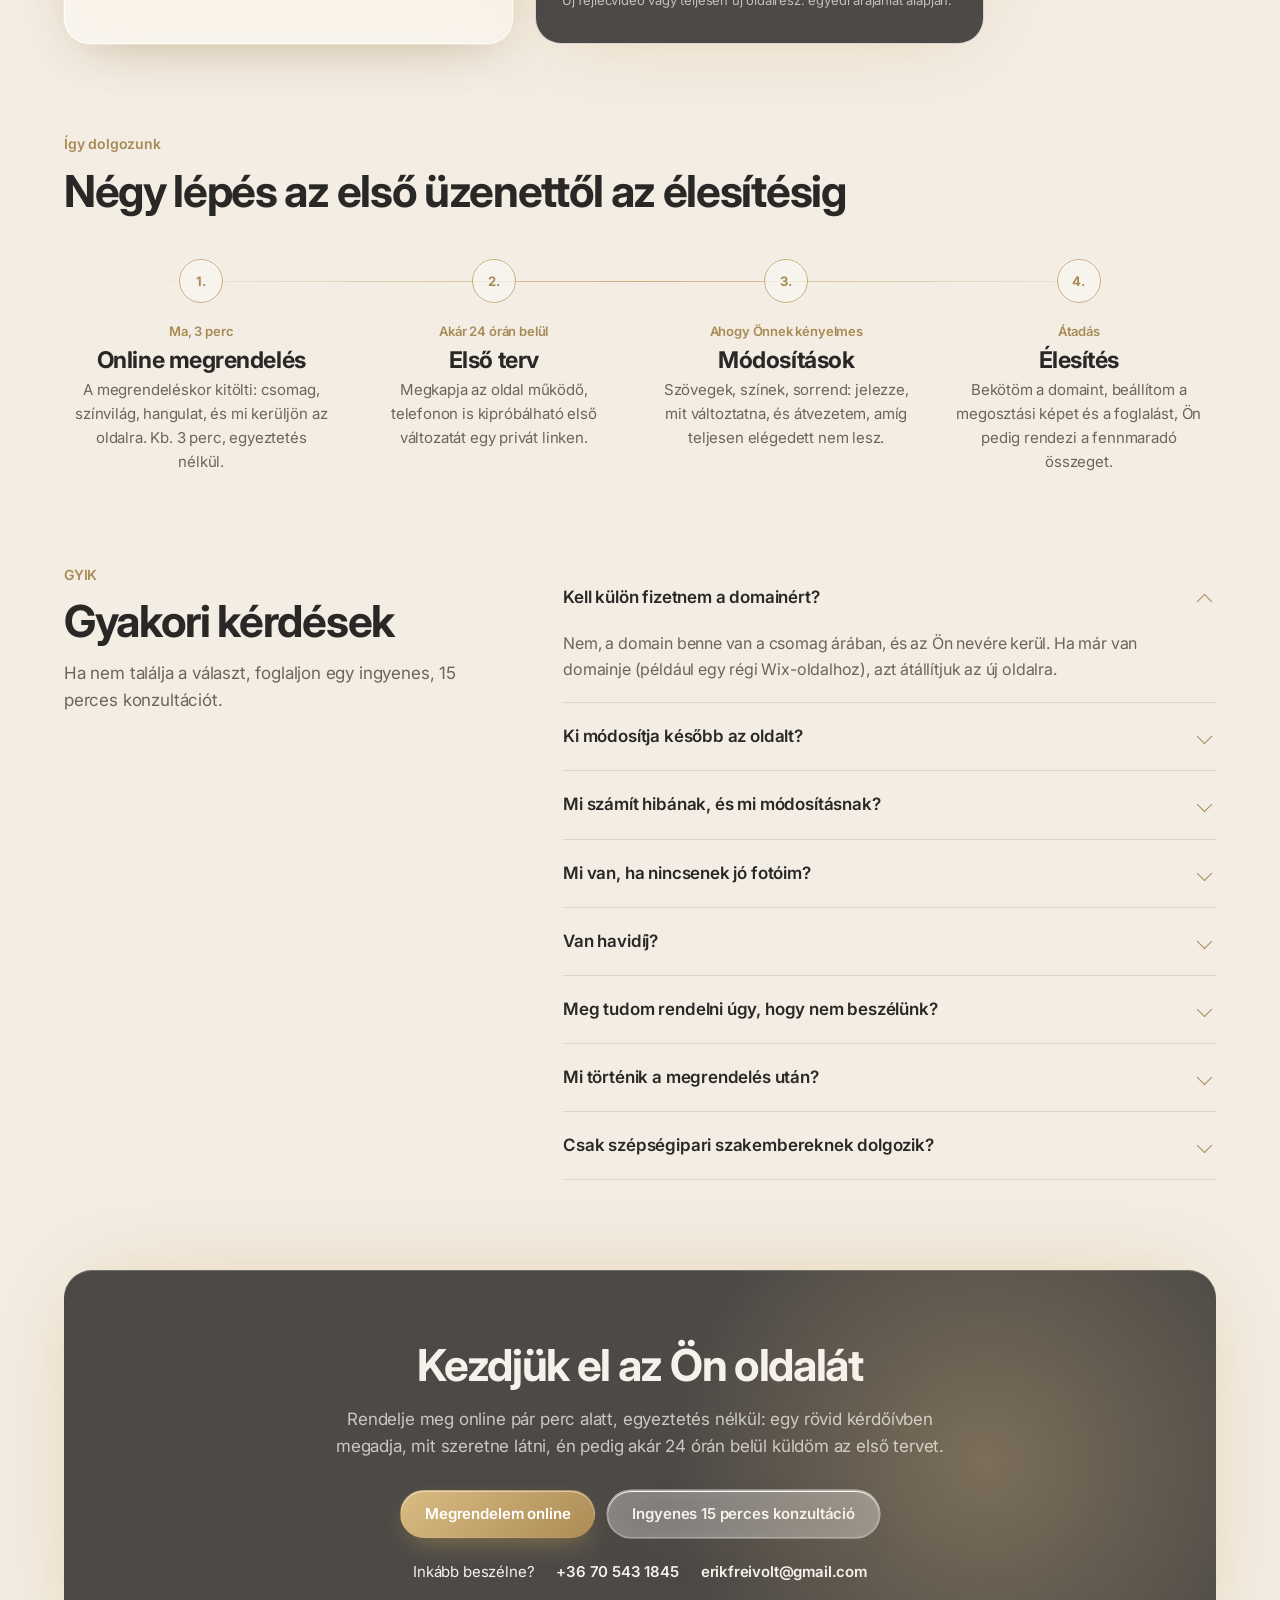
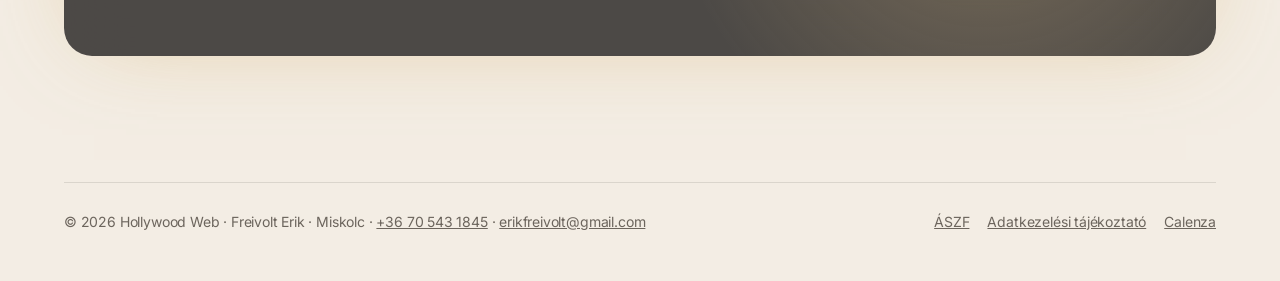
==== commit 10f2474f: "Telefonkép: érintésre nem görgethető Co-Authored-By: Claude Opus 5.5 <noreply@anthropic.com> Claude-" ====
--- a/index.html
+++ b/index.html
@@ -85,6 +85,7 @@
 @keyframes sea{to{transform:rotate(360deg) scale(1.1)}}
 .screen .live{position:absolute;top:0;left:0;width:390px;border:0;transform-origin:0 0;pointer-events:none;opacity:0;transition:opacity .6s}
 .screen .live.on{opacity:1}
+.screen .shield{position:absolute;inset:0;z-index:2;touch-action:pan-y;-webkit-user-select:none;user-select:none;-webkit-touch-callout:none}
 .m-hero>.m-sea,.m-hero>.m-vid{position:absolute;inset:0;z-index:0}
 .m-vid{width:100%;height:100%;object-fit:cover}
 .m-hero::after{content:"";position:absolute;inset:0;z-index:0;background:linear-gradient(180deg,rgba(0,0,0,0) 30%,rgba(30,26,22,.55))}
@@ -418,7 +419,7 @@
     </div>
     <div class="stage">
       <div class="phone" aria-label="Balázs Lilla kozmetikus weboldala telefonon">
-        <div class="screen"><iframe class="live" src="lilla-elonezet/index.html" title="Balázs Lilla kozmetikus weboldala" loading="lazy" tabindex="-1" aria-hidden="true"></iframe></div>
+        <div class="screen"><iframe class="live" src="lilla-elonezet/index.html" title="Balázs Lilla kozmetikus weboldala" loading="lazy" tabindex="-1" aria-hidden="true" scrolling="no"></iframe><div class="shield" aria-hidden="true"></div></div>
       </div>
       <a class="live-chip" href="#referencia"><i></i>Élő referencia: balazslillakozmetikus.com</a>
     </div>
@@ -453,7 +454,7 @@
         <div class="vid missing" id="vid">
           <video src="media/lilla-9x16.mp4" muted loop playsinline autoplay preload="metadata" aria-label="Bemutatóvideó Balázs Lilla weboldaláról"></video>
         </div>
-        <div class="stage" id="vidfb"><div class="phone"><div class="screen"><iframe class="live" src="lilla-elonezet/index.html" title="Balázs Lilla kozmetikus weboldala" loading="lazy" tabindex="-1" aria-hidden="true"></iframe></div></div></div>
+        <div class="stage" id="vidfb"><div class="phone"><div class="screen"><iframe class="live" src="lilla-elonezet/index.html" title="Balázs Lilla kozmetikus weboldala" loading="lazy" tabindex="-1" aria-hidden="true" scrolling="no"></iframe><div class="shield" aria-hidden="true"></div></div></div></div>
         <p class="caption">Így látja a vendég a telefonján</p>
       </div>
     </div>
@@ -649,7 +650,7 @@
   const fit = () => { const s = scr.clientWidth / 390; ifr.style.transform = `scale(${s})`; ifr.style.height = (scr.clientHeight / s) + "px"; };
   const roFit = new ResizeObserver(fit); roFit.observe(scr); fit();
   ifr.addEventListener("load", () => {
-    let w; try { w = ifr.contentWindow; w.document.documentElement.style.scrollBehavior = "auto"; } catch (_) { ifr.classList.add("on"); return; }
+    let w; try { w = ifr.contentWindow; w.document.documentElement.style.scrollBehavior = "auto"; const d = w.document; for (const el of [d.documentElement, d.body]) { el.style.overflow = "hidden"; el.style.touchAction = "none"; el.style.pointerEvents = "none"; } const st = d.createElement("style"); st.textContent = "::-webkit-scrollbar{display:none}html{scrollbar-width:none}"; d.head.appendChild(st); } catch (_) { ifr.classList.add("on"); return; }
     ifr.classList.add("on");
     if (SLOW) return;
     let y = 0, last = 0, pauseUntil = performance.now() + 1500;
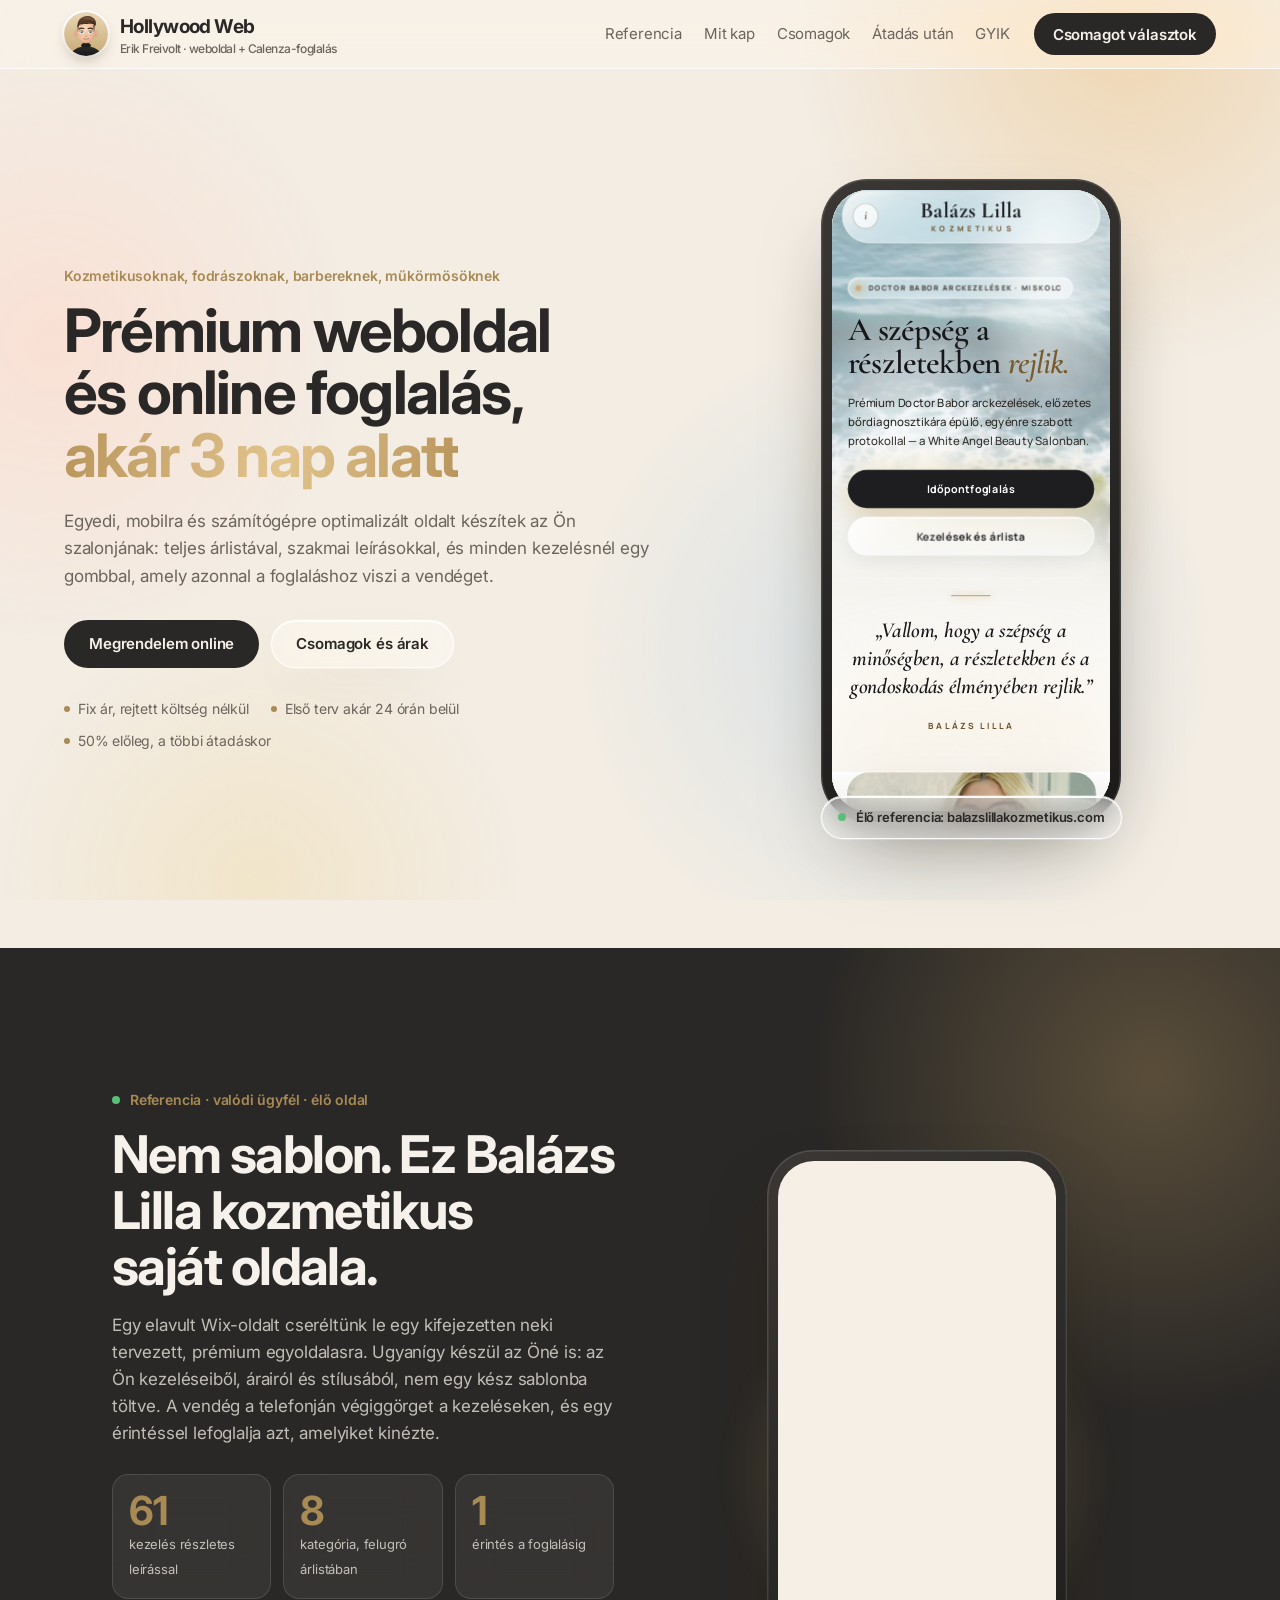
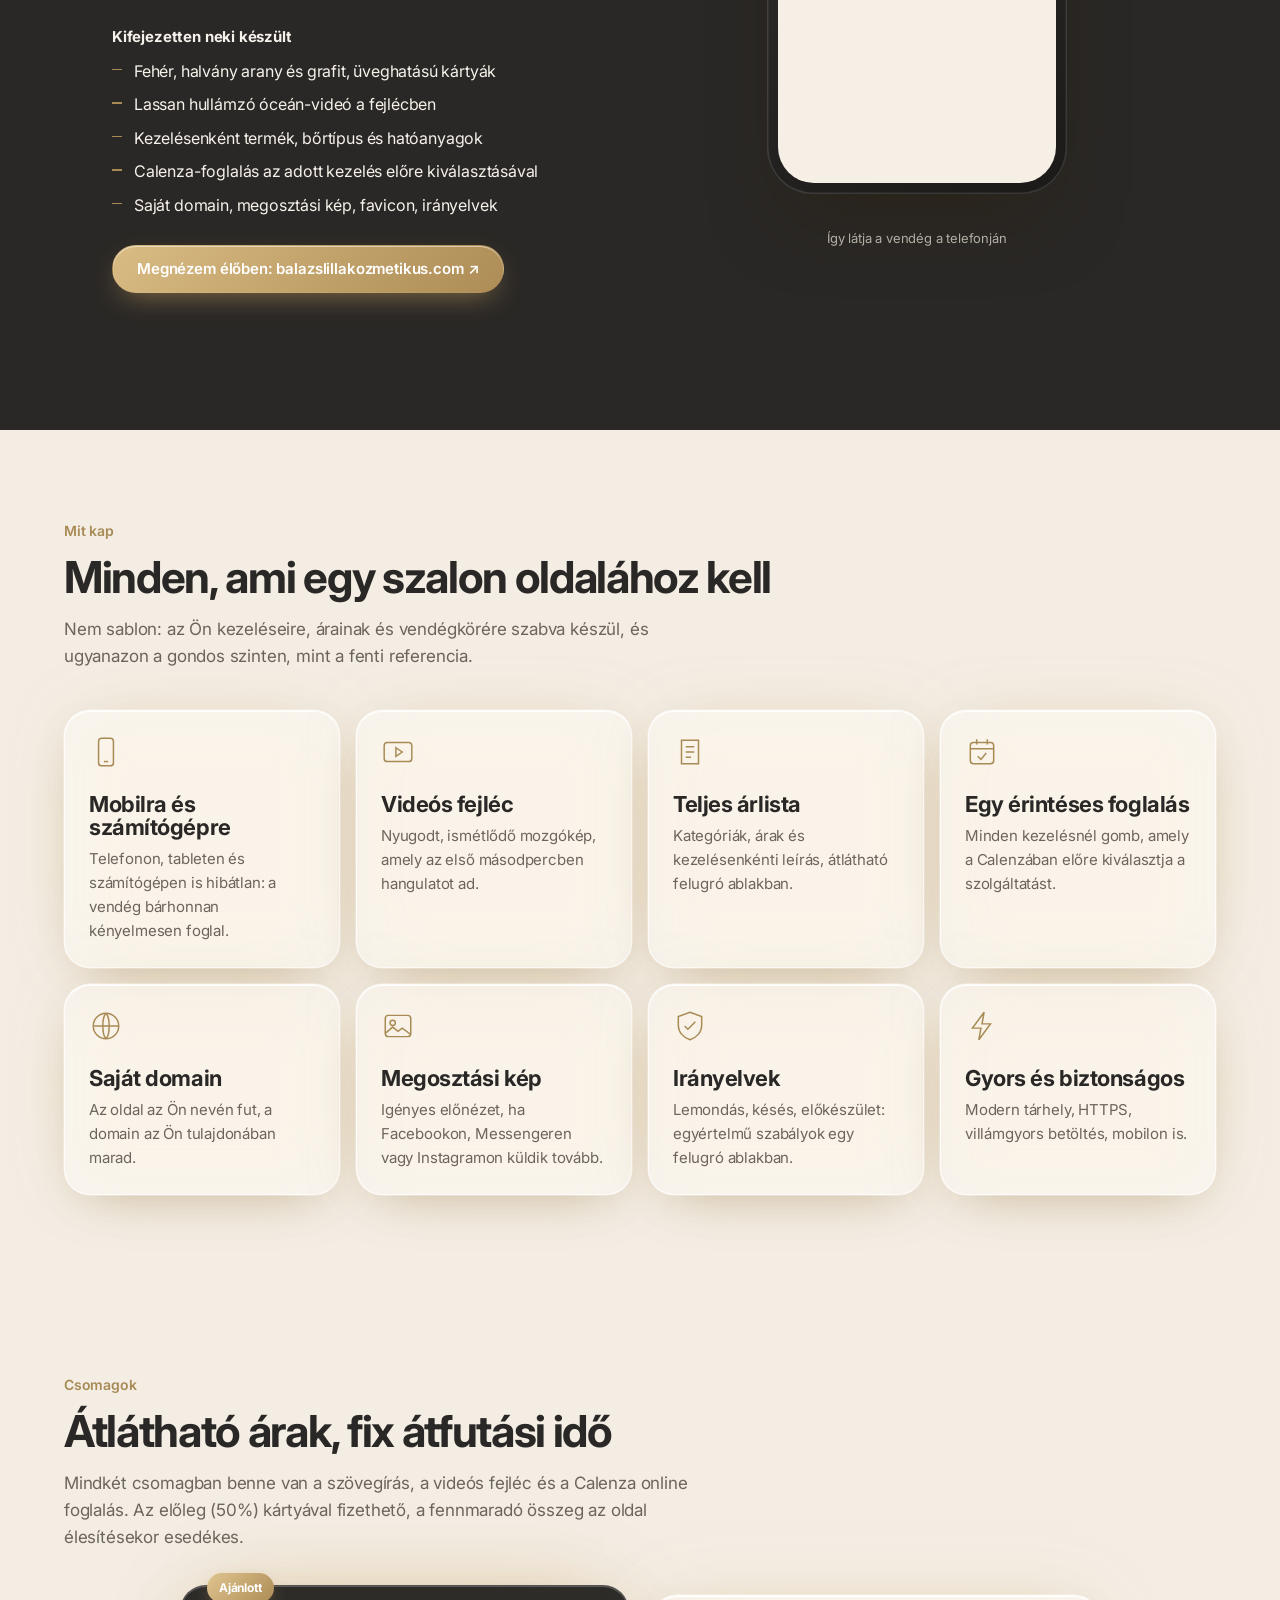
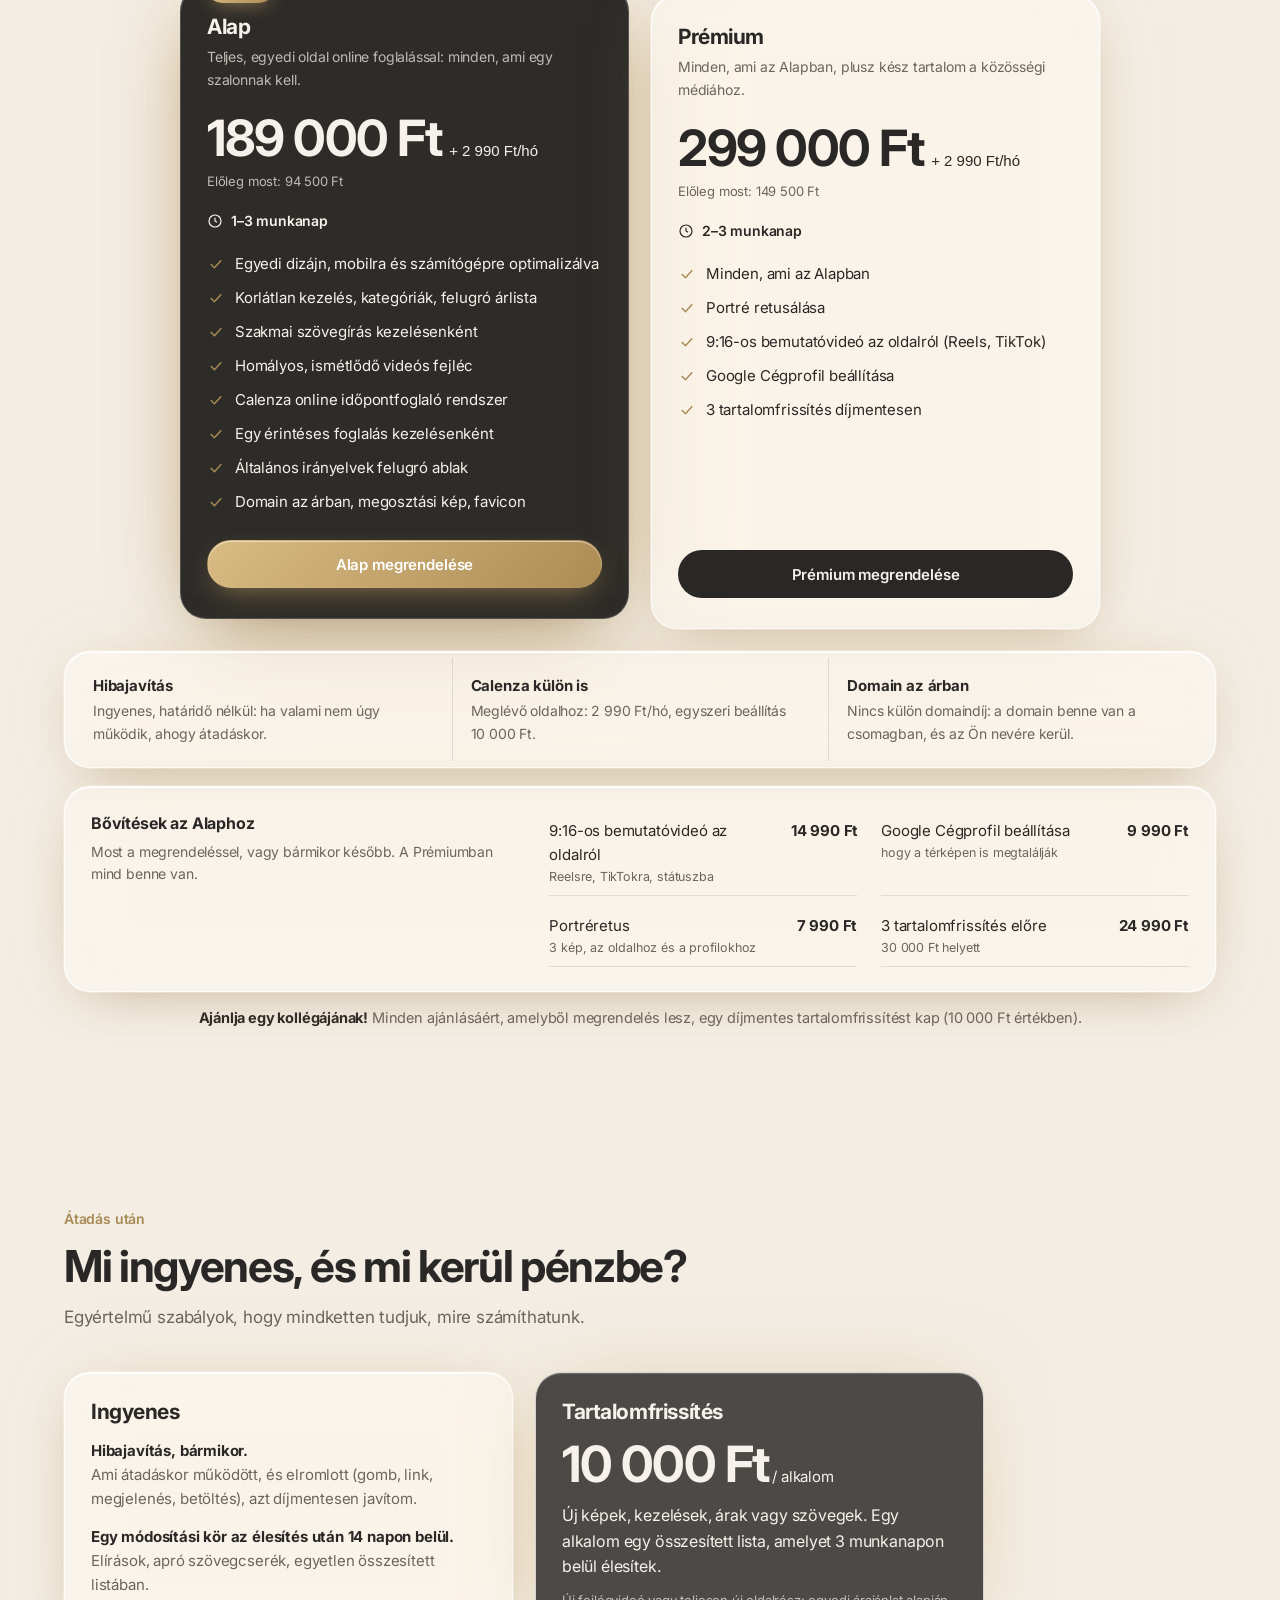
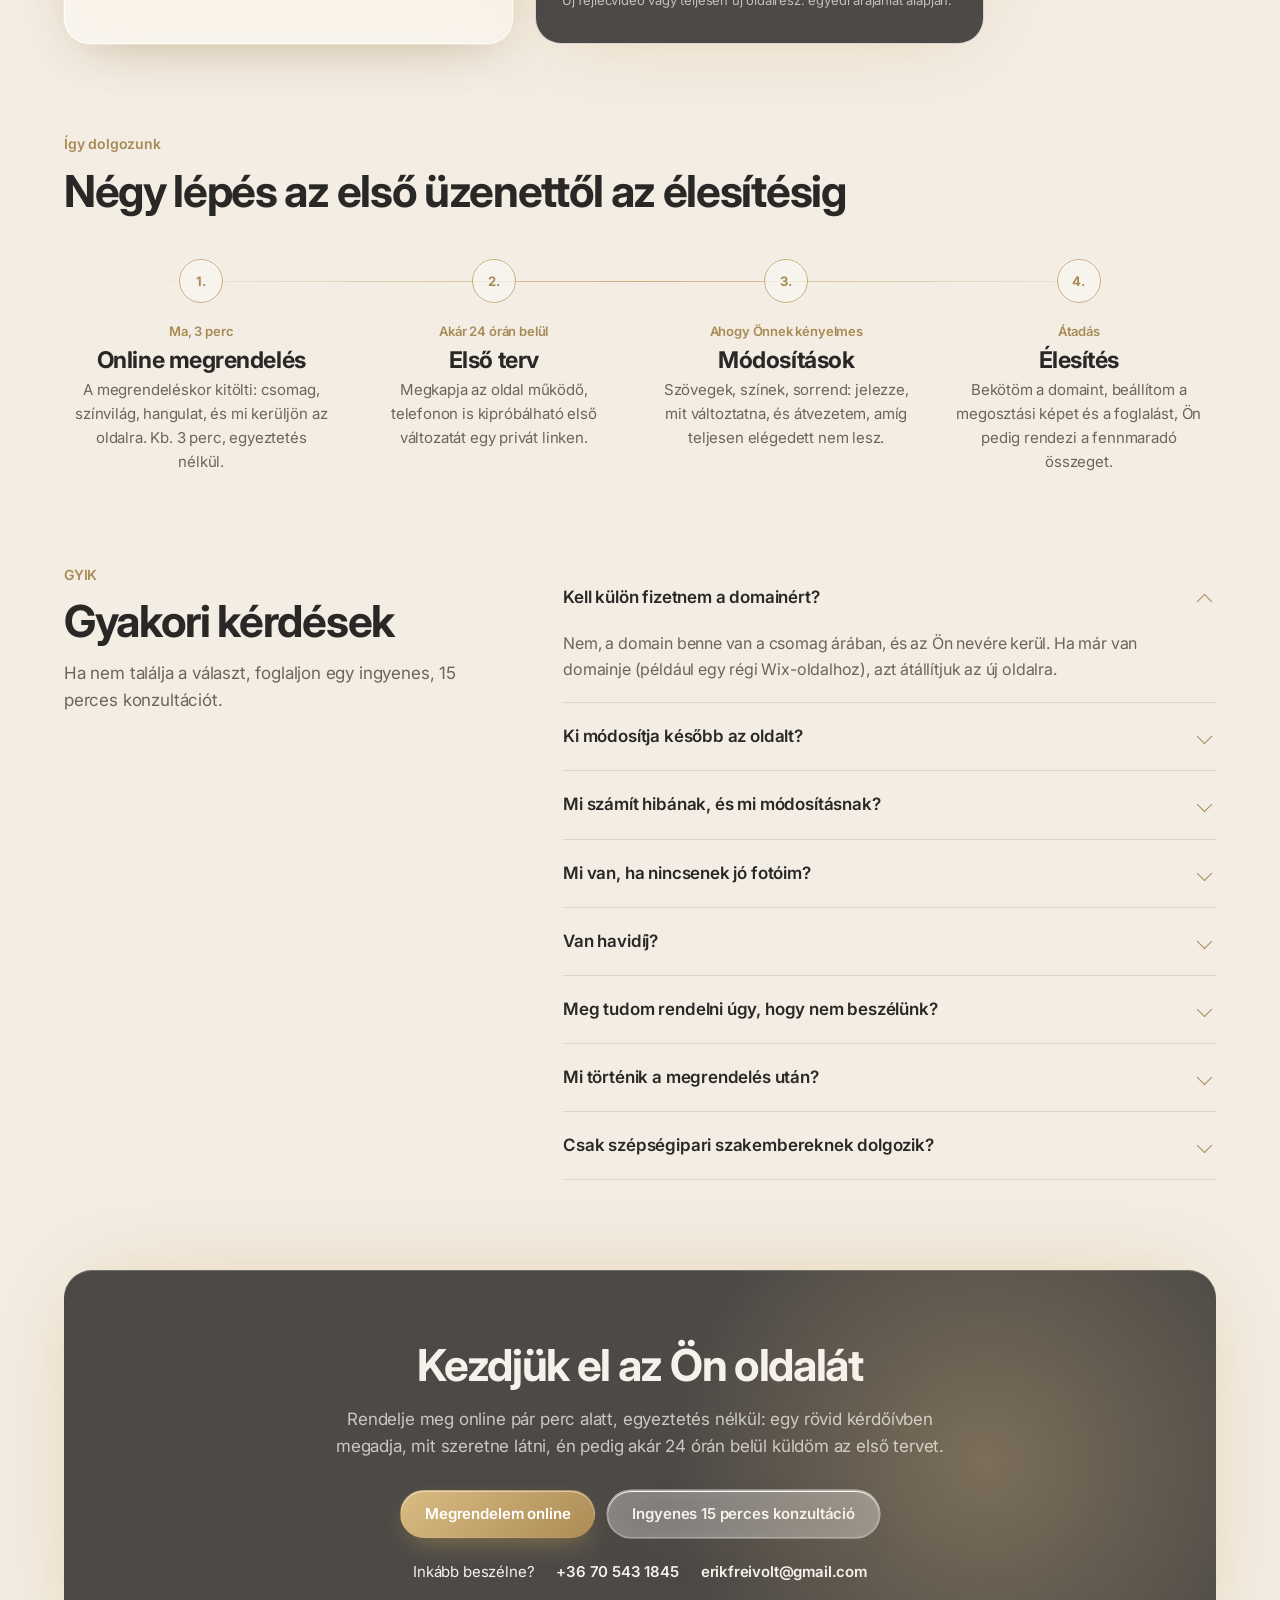
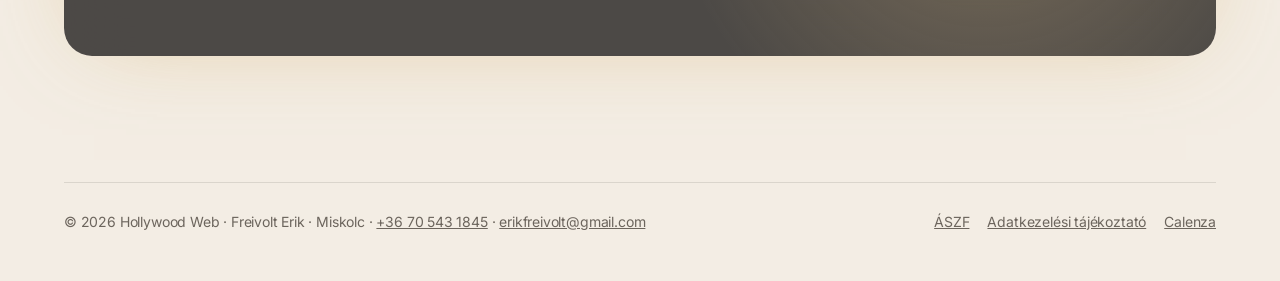
==== commit 4e42bc8c: "Telefonkép: kamerasziget eltávolítva Co-Authored-By: Claude Opus 5.5 <noreply@anthropic.com> Claude-" ====
--- a/index.html
+++ b/index.html
@@ -76,7 +76,7 @@
 .stage{position:relative;display:grid;place-items:center;padding:20px 0}
 .stage::before{content:"";position:absolute;width:78%;aspect-ratio:1;border-radius:50%;background:radial-gradient(circle,light-dark(rgba(201,174,124,.45),rgba(210,180,126,.18)),transparent 68%);filter:blur(10px)}
 .phone{position:relative;width:min(300px,78vw);aspect-ratio:9/19.3;border-radius:46px;padding:11px;background:linear-gradient(150deg,#3a3734,#1b1a19);box-shadow:0 40px 80px -30px rgba(40,30,10,.55),inset 0 0 0 1.5px rgba(255,255,255,.12)}
-.phone::after{content:"";position:absolute;top:20px;left:50%;translate:-50% 0;width:92px;height:26px;border-radius:20px;background:#111;z-index:3}
+
 .screen{position:relative;height:100%;border-radius:36px;overflow:hidden;background:#f5efe6;color:#2a2826}
 .scroller{animation:scrollsite 22s ease-in-out infinite alternate}
 @keyframes scrollsite{0%,12%{transform:translateY(0)}88%,100%{transform:translateY(calc(-100% + 600px))}}
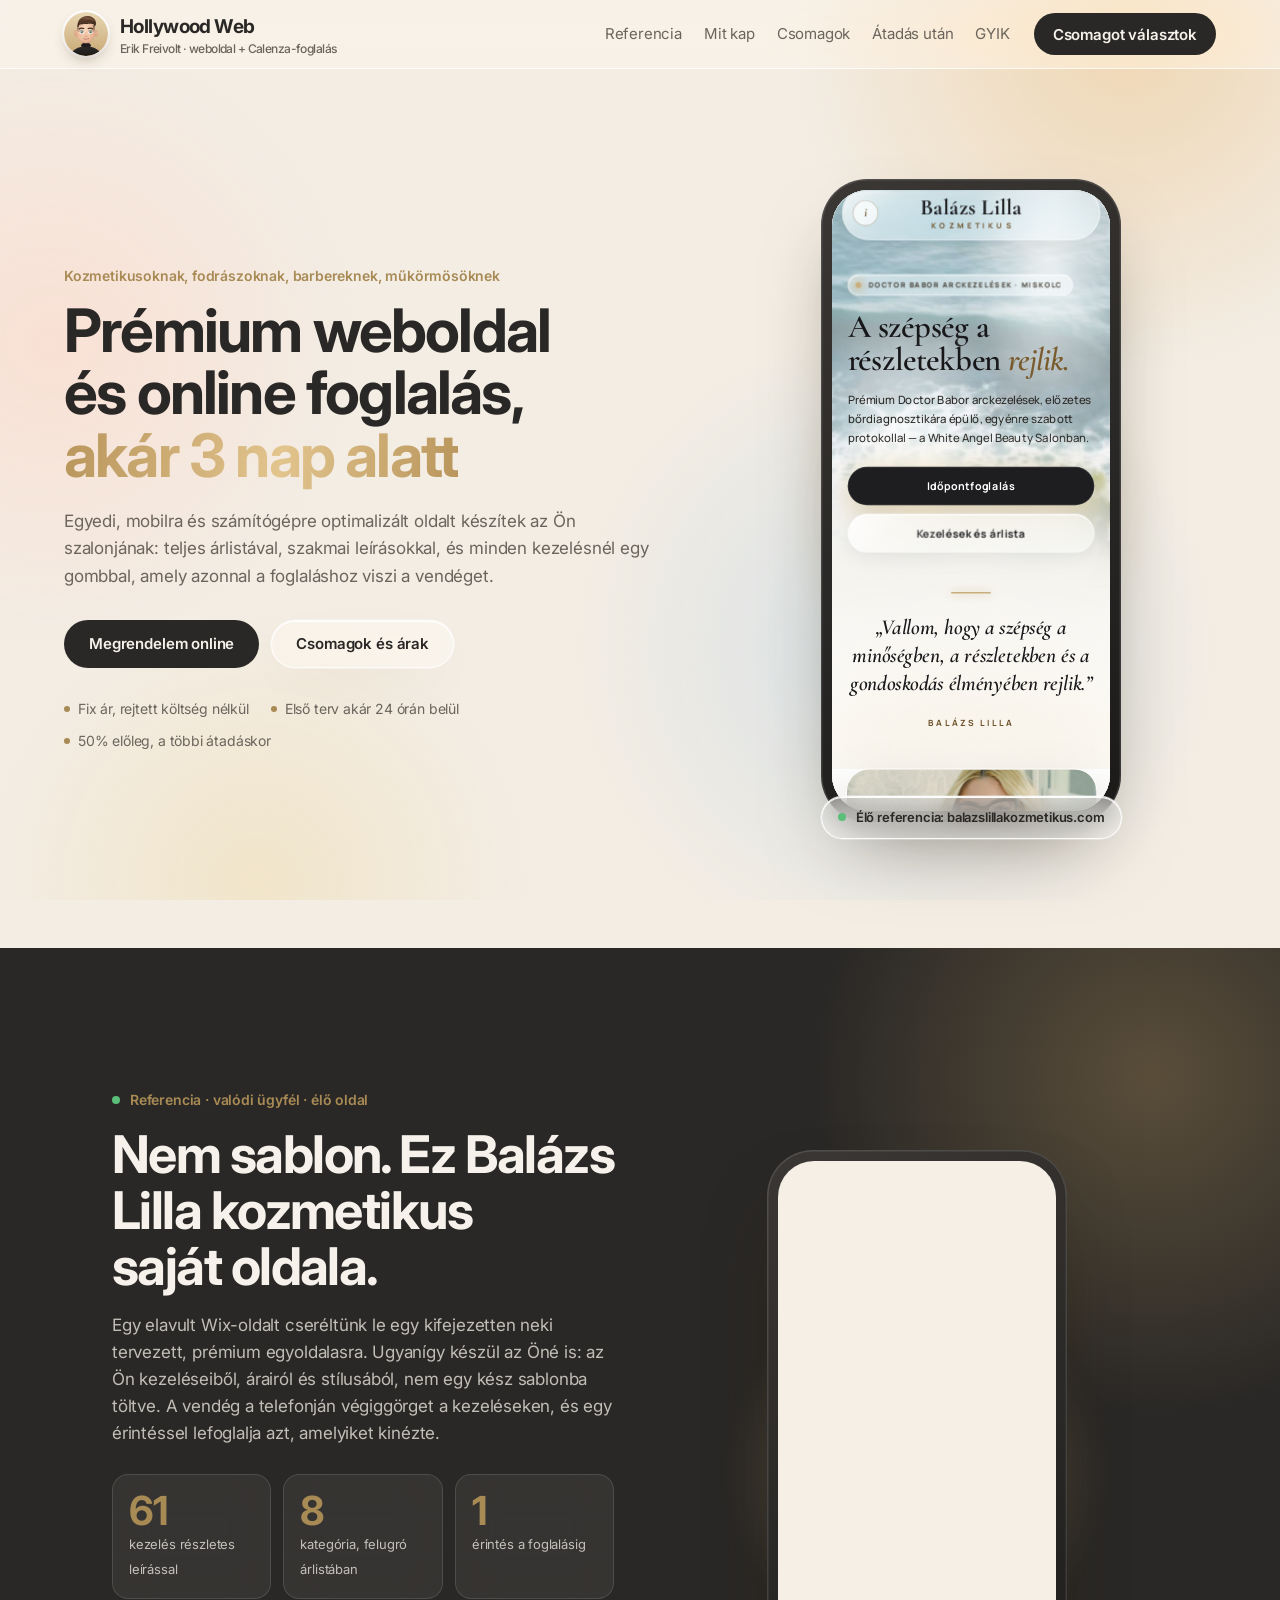
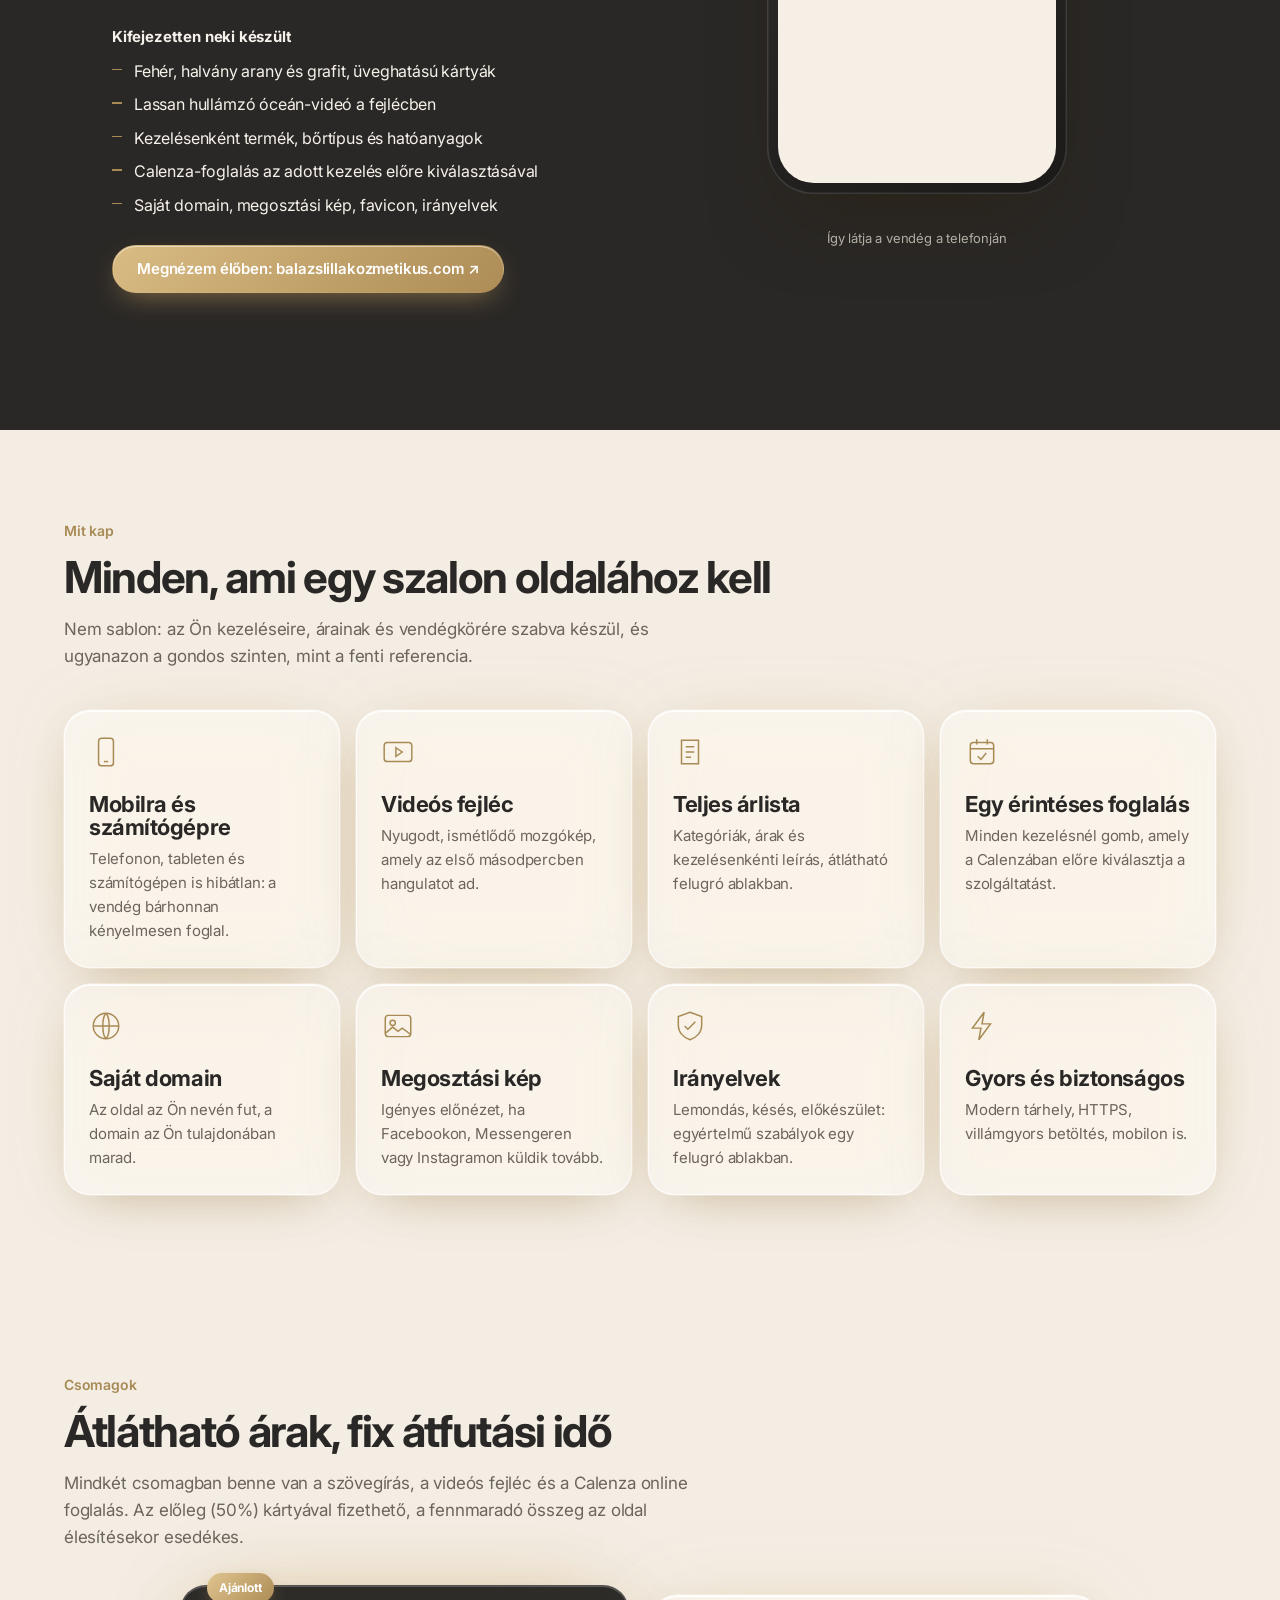
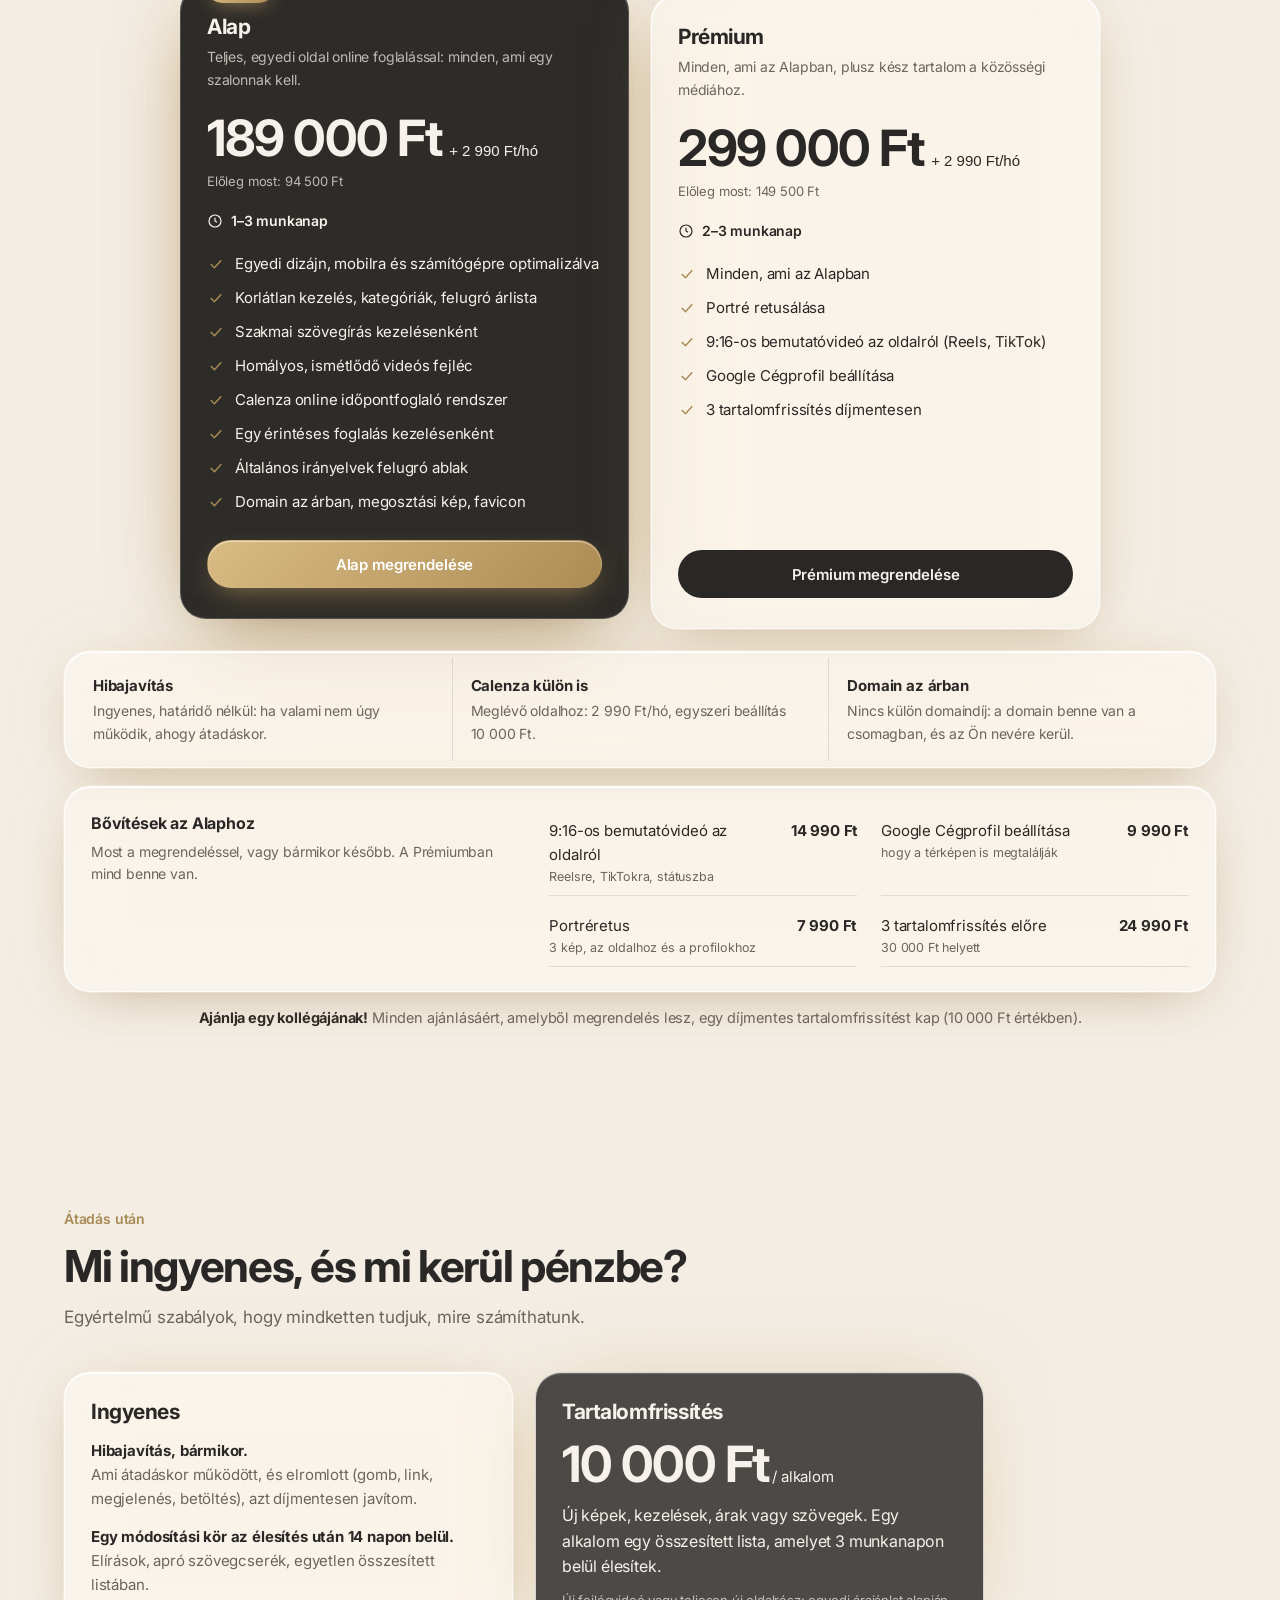
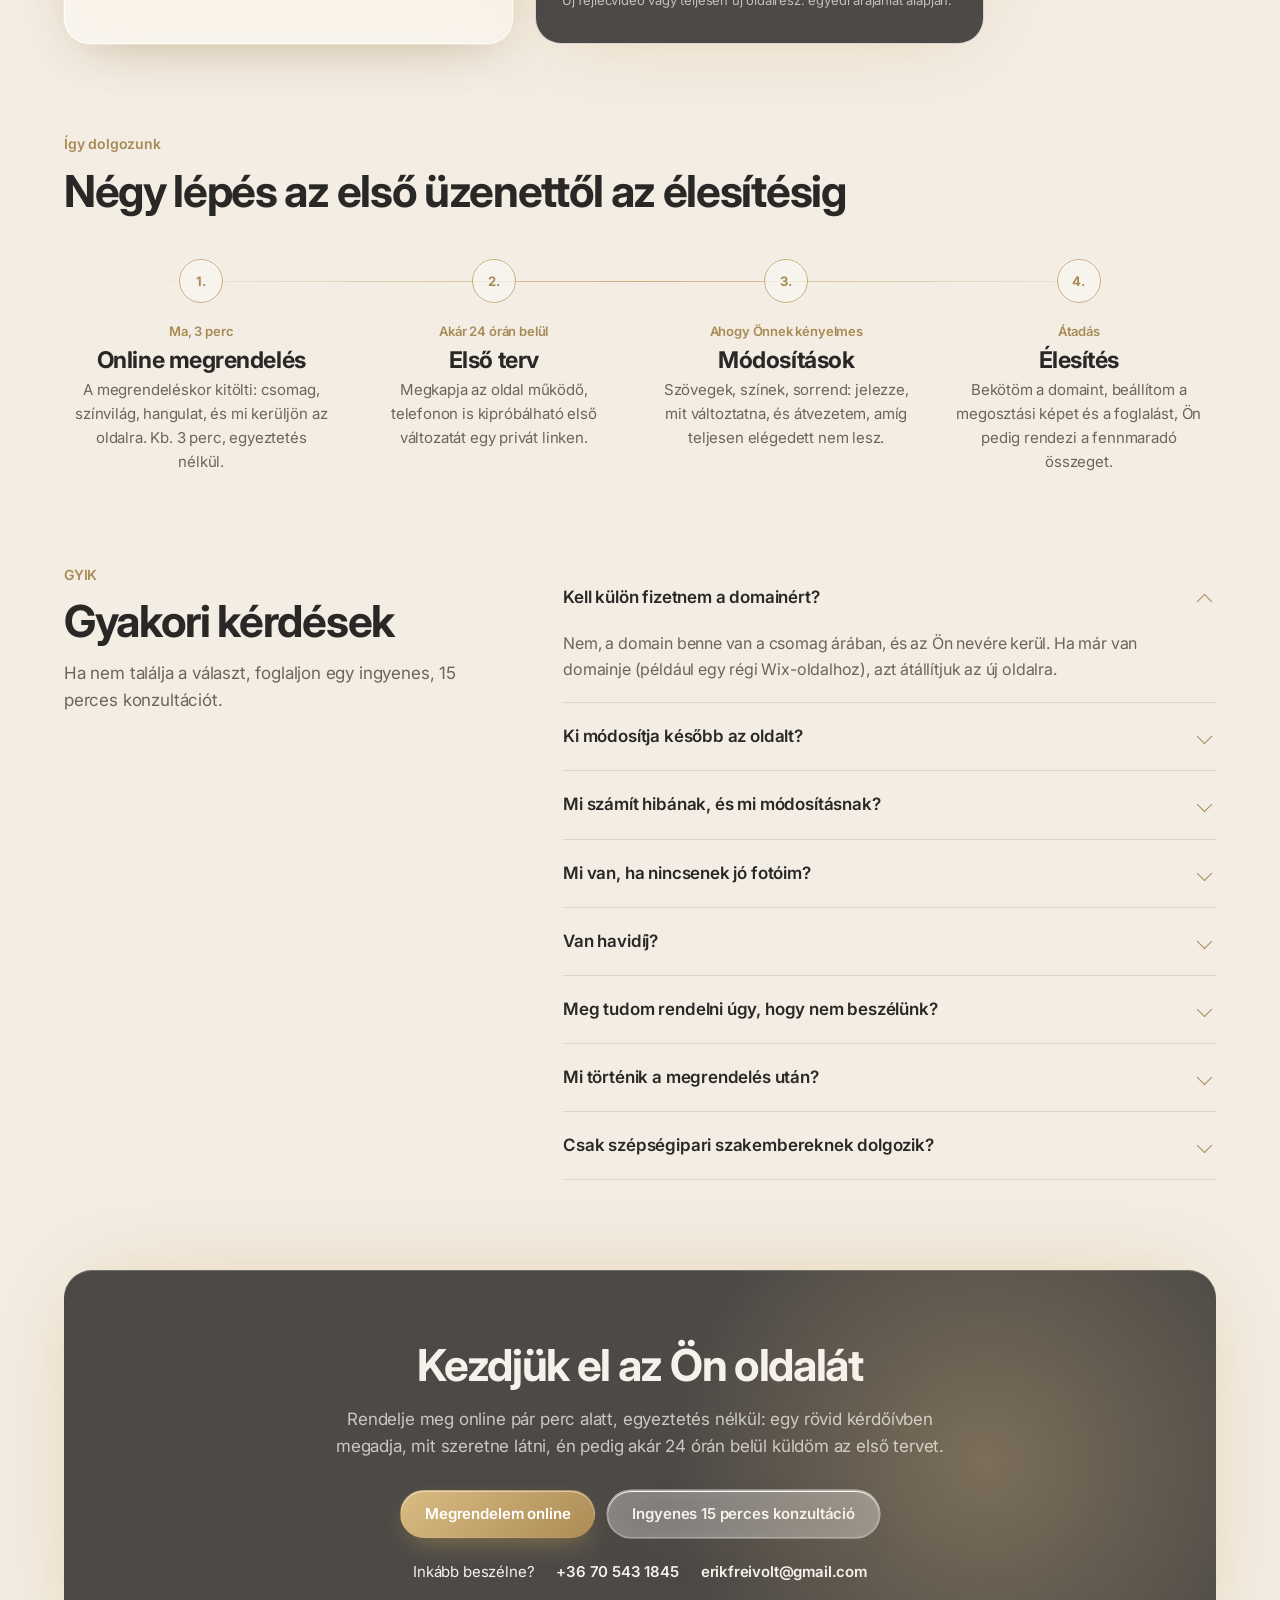
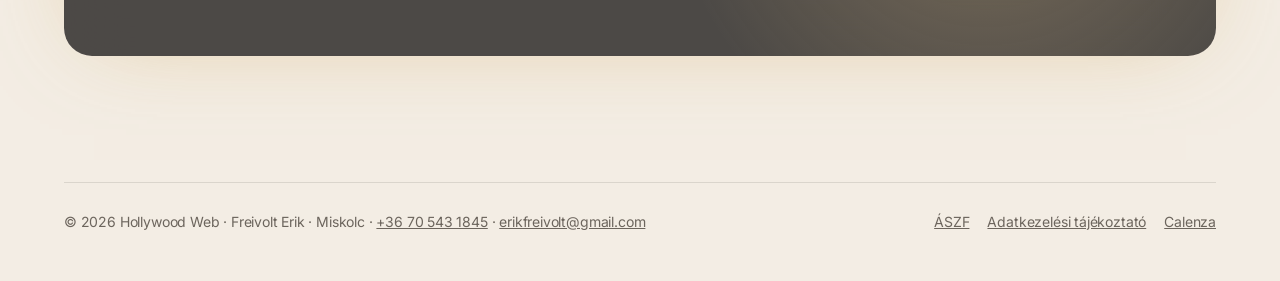
==== commit 96acd2f4: "Konzultáció gomb: visszahívás-kérő ablak Co-Authored-By: Claude Opus 5.5 <noreply@anthropic.com> Cla" ====
--- a/index.html
+++ b/index.html
@@ -284,6 +284,10 @@
 .price-sum{display:grid;grid-template-columns:1fr auto;align-items:baseline;gap:4px 12px;padding:16px 18px;margin:0 0 18px;border-radius:18px;background:light-dark(rgba(24,23,22,.9),rgba(250,246,240,.9));color:var(--on-graph)}
 .price-sum b{font-size:26px;letter-spacing:-.02em;white-space:nowrap}.price-sum s{font-size:15px;font-weight:500;opacity:.55}
 .price-sum small{grid-column:1/-1;font-size:13px;opacity:.75;line-height:1.45}
+dialog#consult{border:0;padding:0;width:min(520px,calc(100vw - 24px));max-height:calc(100dvh - 24px);overflow:hidden;border-radius:30px;color:var(--ink);background:light-dark(rgba(250,246,240,.9),rgba(30,28,26,.92));backdrop-filter:blur(40px) saturate(180%);-webkit-backdrop-filter:blur(40px) saturate(180%);border:1px solid var(--glass-b)}
+dialog#consult::backdrop{background:rgba(20,18,16,.55);backdrop-filter:blur(4px)}
+#consult .wiz{max-height:calc(100dvh - 24px)}
+@media(max-width:600px){dialog#consult{width:100vw;max-width:100vw;margin:auto 0 0;border-radius:28px 28px 0 0}}
 dialog#order{width:min(620px,calc(100vw - 24px));max-height:min(860px,calc(100dvh - 24px));overflow:hidden;padding:0}
 .wiz{display:flex;flex-direction:column;max-height:min(860px,calc(100dvh - 24px))}
 .w-head{display:flex;justify-content:space-between;align-items:flex-start;gap:12px;padding:24px 24px 12px}
@@ -557,6 +561,23 @@
   </div>
 </footer>
 
+
+<dialog id="consult" aria-labelledby="c-title">
+  <form class="wiz" id="cform" novalidate>
+    <header class="w-head">
+      <div><p class="kick" style="margin:0 0 2px">Ingyenes, kötelezettség nélkül</p><h3 id="c-title">15 perces konzultáció</h3></div>
+      <button class="x" type="button" aria-label="Bezárás" id="c-x">×</button>
+    </header>
+    <div class="w-body" id="c-body">
+      <p class="hint" style="margin-bottom:18px">Adja meg a számát, és a választott időszakban visszahívom. Átbeszéljük, milyen oldalt szeretne, és mennyi idő alatt készülhet el.</p>
+      <div class="q" data-q="cnev"><label for="c-nev">Az Ön neve <span class="req">*</span></label><input class="inp" id="c-nev" autocomplete="name" type="text"><p class="err">Ezt kérem, töltse ki.</p></div>
+      <div class="q" data-q="ctel"><label for="c-tel">Telefonszám <span class="req">*</span></label><input class="inp" id="c-tel" autocomplete="tel" type="tel" placeholder="+36 ..."><p class="err">Adjon meg egy telefonszámot.</p></div>
+      <div class="q"><span class="ql">Mikor hívhatom?</span><div class="chips" id="c-when"><button type="button" class="chip" data-v="Délelőtt" aria-pressed="false">Délelőtt</button><button type="button" class="chip" data-v="Délután" aria-pressed="false">Délután</button><button type="button" class="chip" data-v="Este" aria-pressed="false">Este</button><button type="button" class="chip" data-v="Bármikor" aria-pressed="false">Bármikor</button></div></div>
+      <div class="q"><label for="c-szalon">Szalon neve vagy jelenlegi oldal</label><input class="inp" id="c-szalon" type="text" placeholder="nem kötelező"></div>
+    </div>
+    <footer class="w-foot" id="c-foot"><button class="btn pri" type="submit" id="c-send">Visszahívást kérek</button></footer>
+  </form>
+</dialog>
 
 <dialog id="order" aria-labelledby="w-title">
   <form class="wiz" id="wiz" novalidate>
@@ -692,8 +713,38 @@
 $("#yr").textContent = new Date().getFullYear();
 if (CONFIG.email) $("#mail").innerHTML = ` · <a href="mailto:${CONFIG.email}">${CONFIG.email}</a>`;
 
+const cdlg = $("#consult"), cbody = $("#c-body");
+let cWhen = "";
+$("#c-when").addEventListener("click", e => { const b = e.target.closest(".chip"); if (!b) return; cWhen = b.dataset.v; $("#c-when").querySelectorAll(".chip").forEach(x => x.setAttribute("aria-pressed", String(x === b))); });
+$("#c-x").addEventListener("click", () => cdlg.close());
+cbody.addEventListener("input", e => e.target.closest(".q")?.classList.remove("bad"));
+cdlg.addEventListener("click", e => { if (e.target === cdlg) cdlg.close(); });
+$("#cform").addEventListener("submit", async e => {
+  e.preventDefault();
+  const nev = $("#c-nev").value.trim(), tel = $("#c-tel").value.trim(), szalon = $("#c-szalon").value.trim();
+  const telOk = tel.replace(/\D/g, "").length >= 8;
+  cbody.querySelector('[data-q="cnev"]').classList.toggle("bad", !nev);
+  cbody.querySelector('[data-q="ctel"]').classList.toggle("bad", !telOk);
+  if (!nev || !telOk) return;
+  const btn = $("#c-send"); btn.disabled = true; btn.textContent = "Küldés…";
+  let ok = false;
+  try {
+    if (CONFIG.formsubmit && CONFIG.email) {
+      const r = await fetch(`https://formsubmit.co/ajax/${CONFIG.email}`, { method: "POST", headers: { "Content-Type": "application/json", Accept: "application/json" },
+        body: JSON.stringify({ _subject: `Konzultációt kér: ${nev}`, _template: "table", _captcha: "false", "Név": nev, "Telefon": tel, "Mikor hívható": cWhen || "nincs megadva", "Szalon / oldal": szalon || "-" }) });
+      const j = await r.json(); ok = String(j.success) === "true";
+    }
+  } catch (_) { ok = false; }
+  $("#c-foot").style.display = "none";
+  cbody.innerHTML = ok
+    ? `<div class="done"><div class="ok">✓</div><h3>Köszönöm, ${esc(nev.split(" ").slice(-1)[0])}!</h3><p>Hamarosan hívom a(z) ${esc(tel)} számon${cWhen && cWhen !== "Bármikor" ? ", " + esc(cWhen.toLowerCase()) : ""}.</p><button class="btn sec" type="button" id="c-close2">Bezárás</button></div>`
+    : `<div class="done"><div class="ok">☎</div><p>Az üzenet most nem ment el. Hívjon nyugodtan közvetlenül, vagy írjon e-mailt.</p><a class="btn gold" href="tel:${CONFIG.phone.replace(/\s/g, "")}">Hívás: ${esc(CONFIG.phone)}</a>${CONFIG.email ? `<a class="btn sec" href="mailto:${CONFIG.email}?subject=${encodeURIComponent("Konzultáció")}&body=${encodeURIComponent(`Név: ${nev}\nTelefon: ${tel}\nMikor hívható: ${cWhen}\nSzalon: ${szalon}`)}">E-mail küldése</a>` : ""}</div>`;
+  $("#c-close2")?.addEventListener("click", () => cdlg.close());
+});
 for (const a of document.querySelectorAll(".js-consult")) {
   if (CONFIG.consultUrl) { a.href = CONFIG.consultUrl; a.target = "_blank"; a.rel = "noopener"; }
+  else a.addEventListener("click", e => { e.preventDefault(); try { cdlg.showModal(); } catch (_) { cdlg.setAttribute("open", ""); } });
+
 }
 
 const vid = $("#vid"), v = vid.querySelector("video");
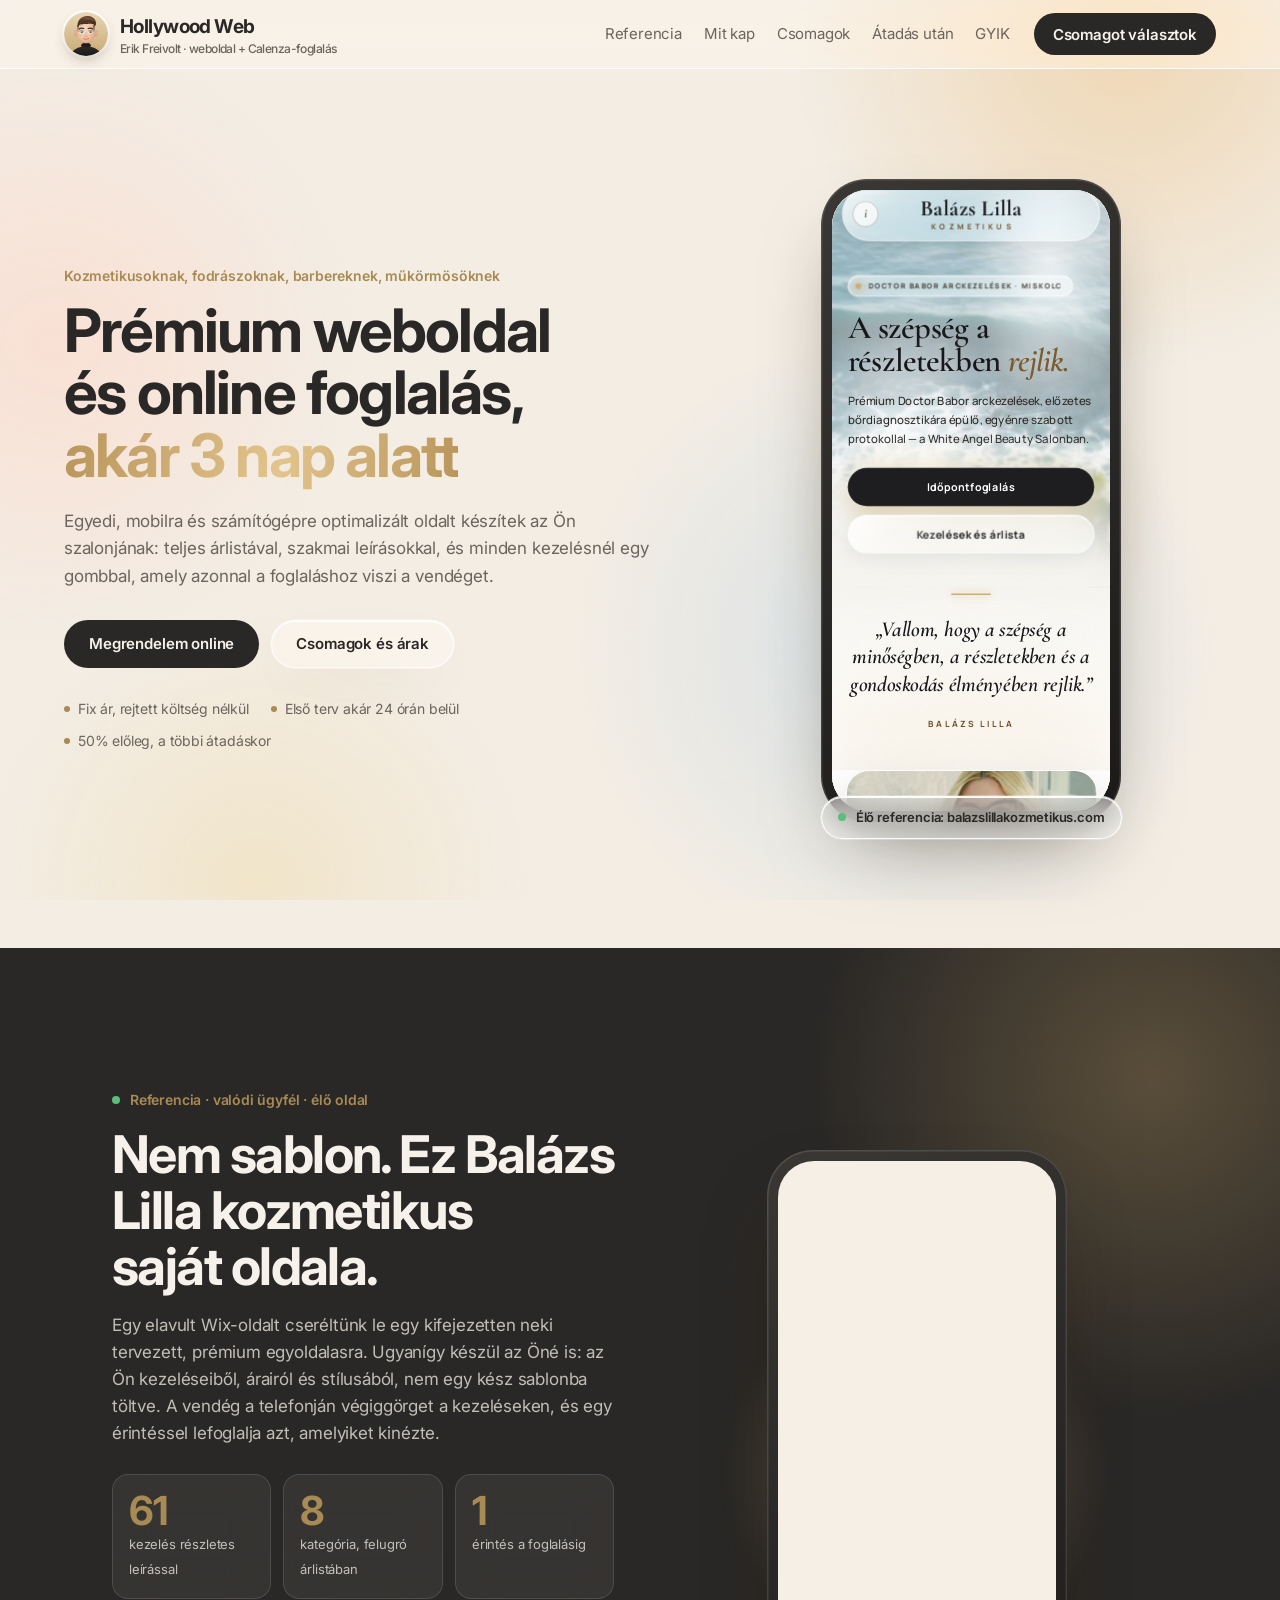
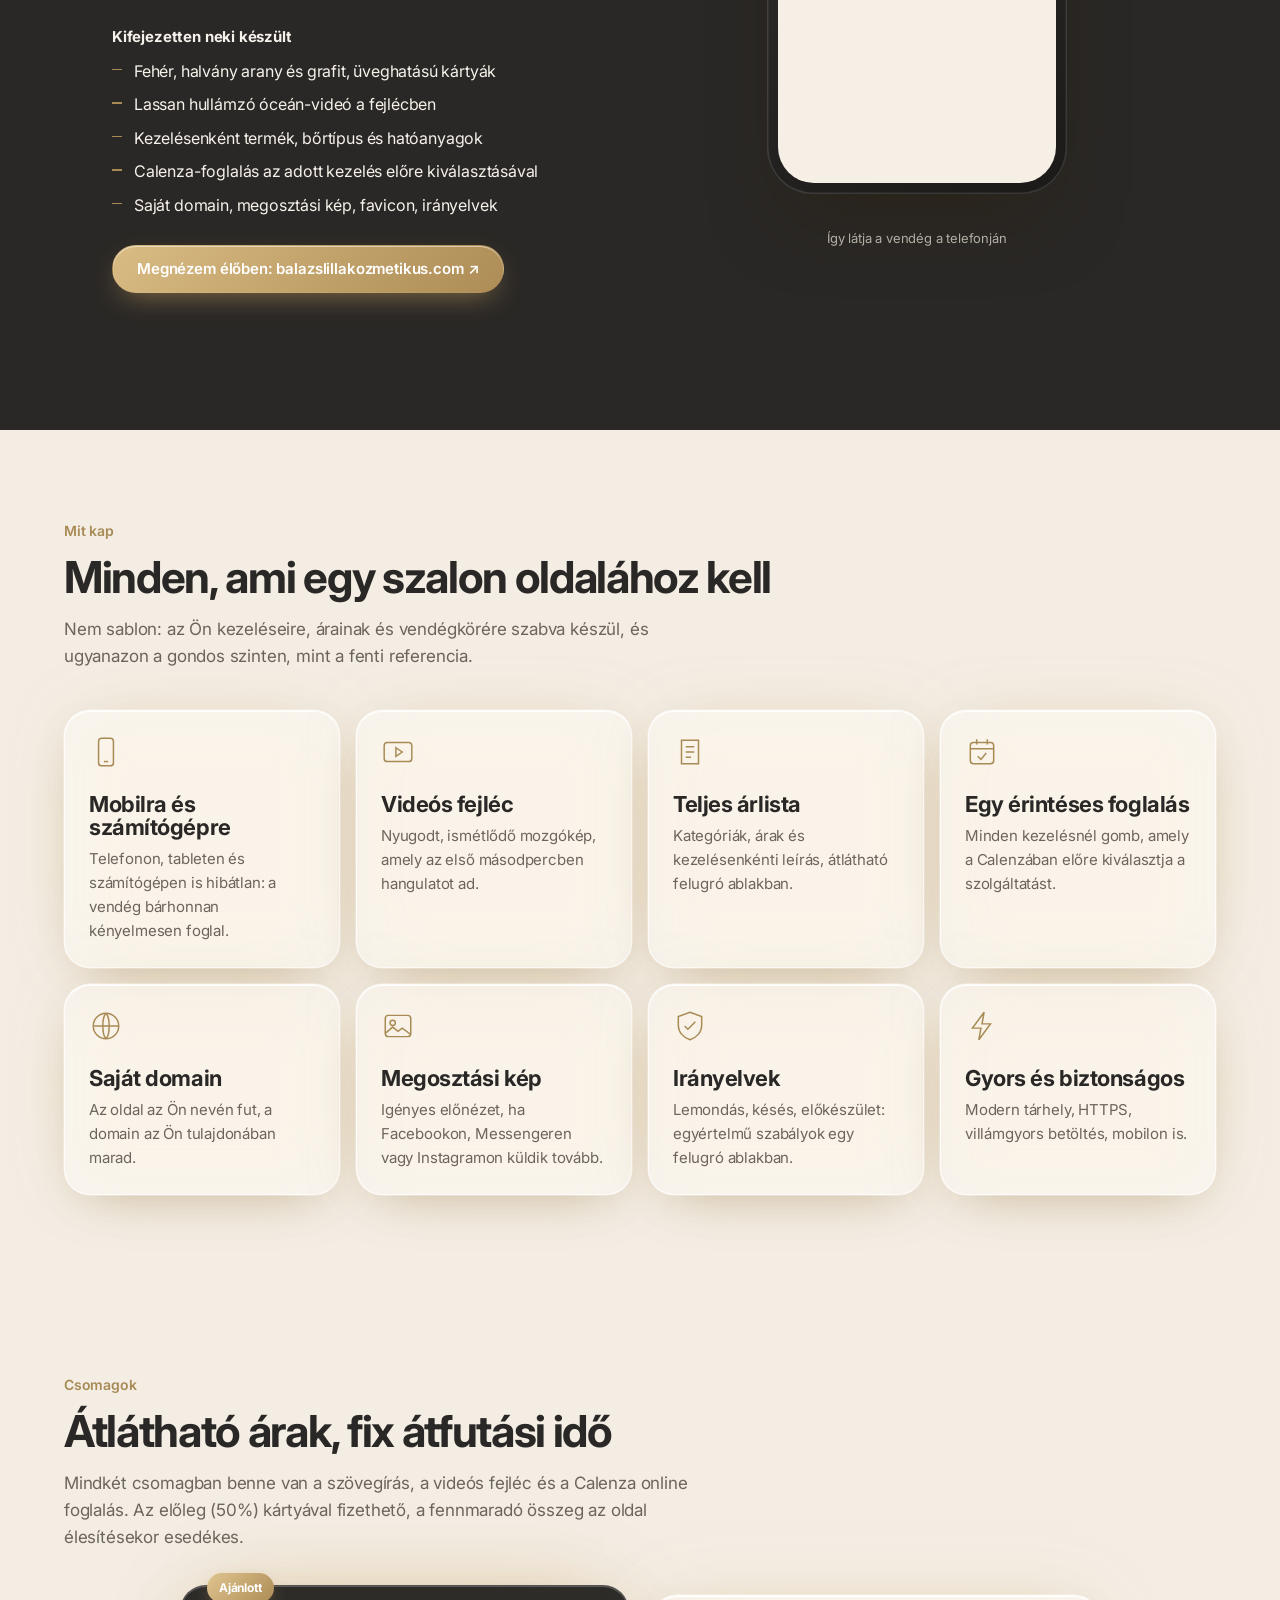
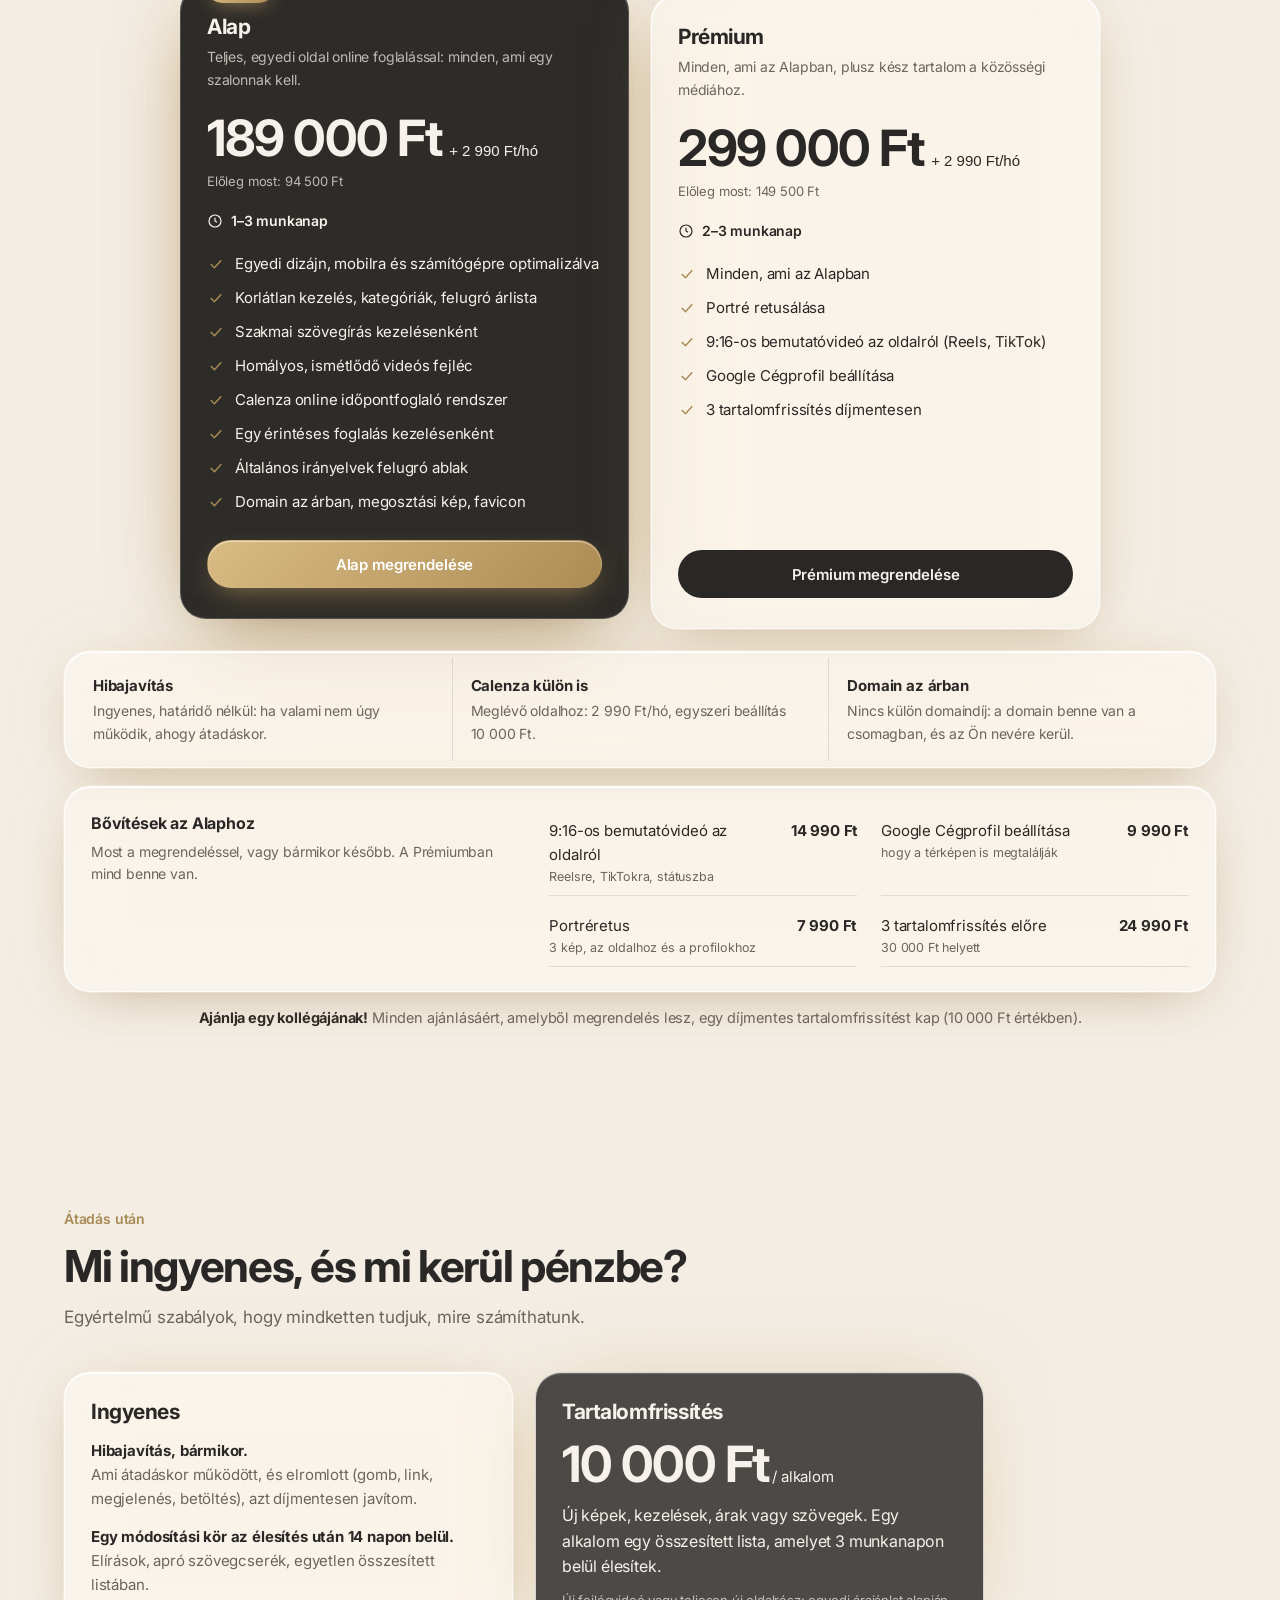
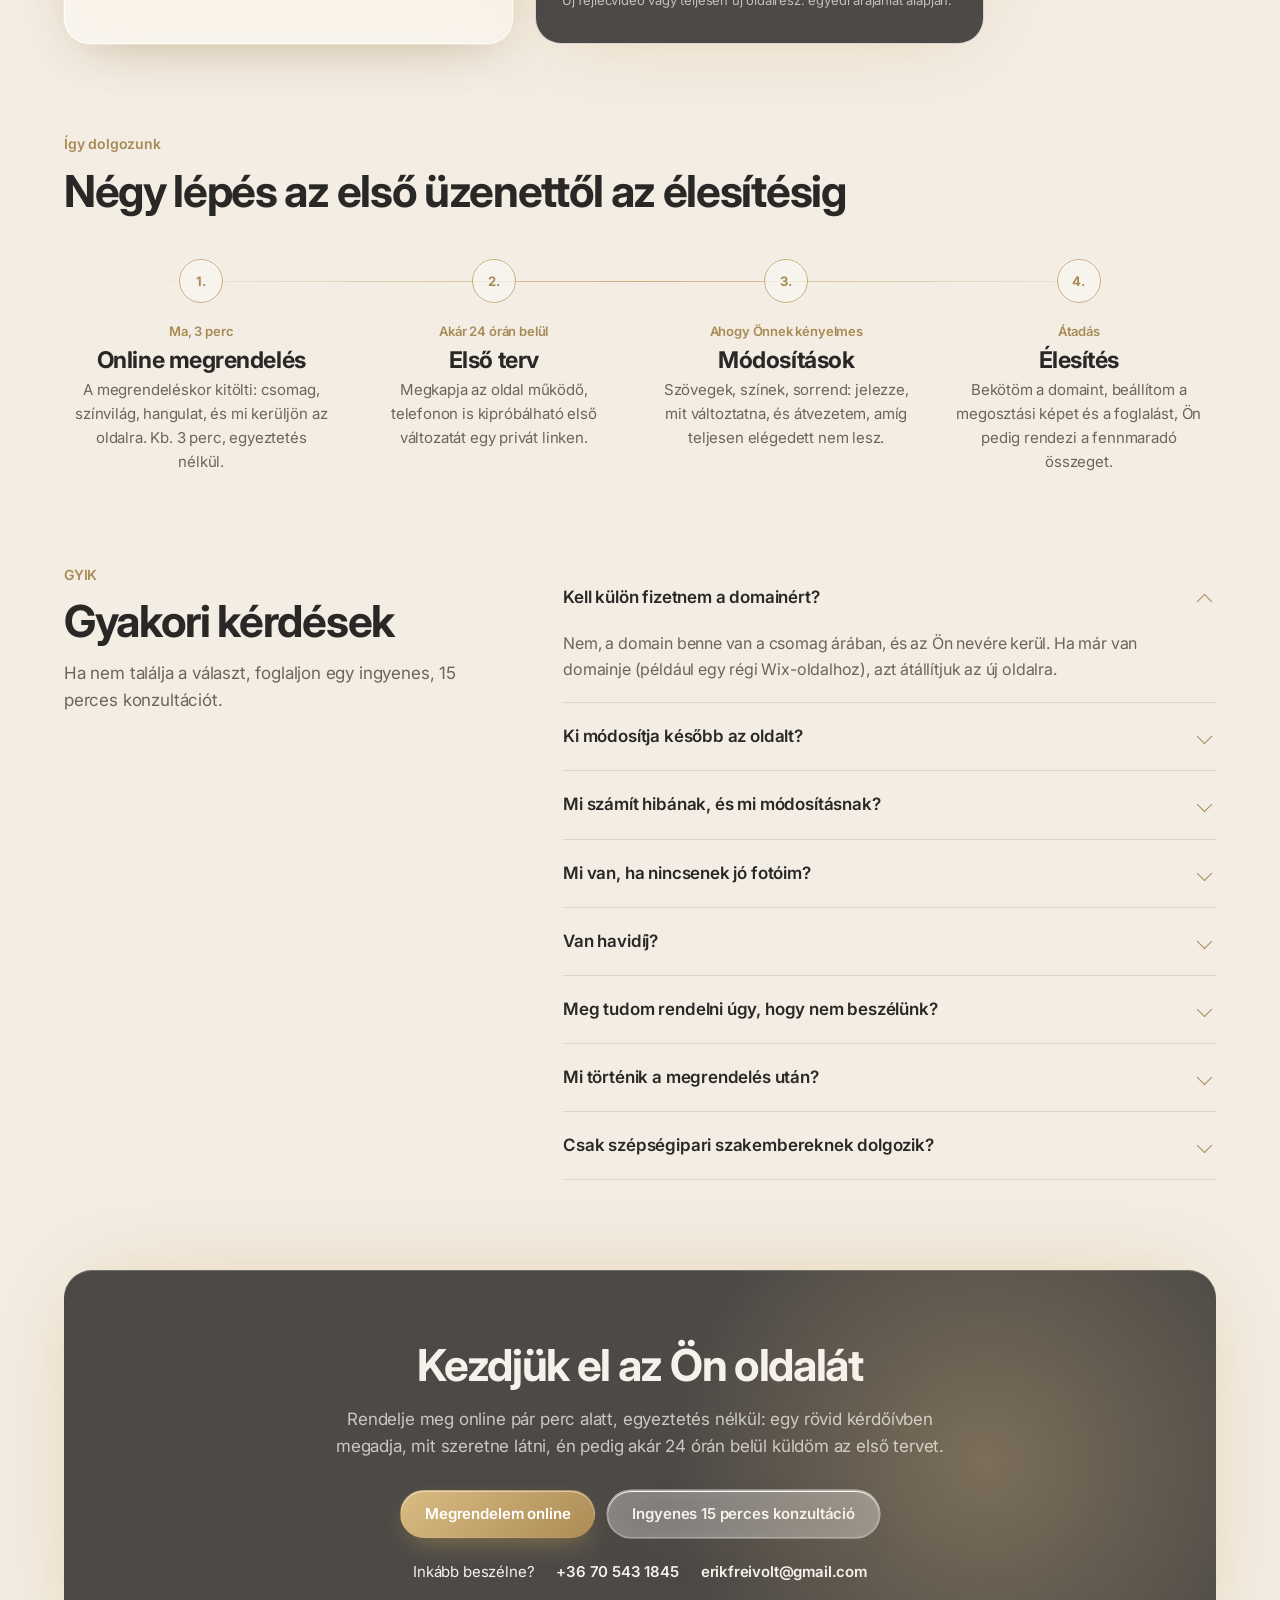
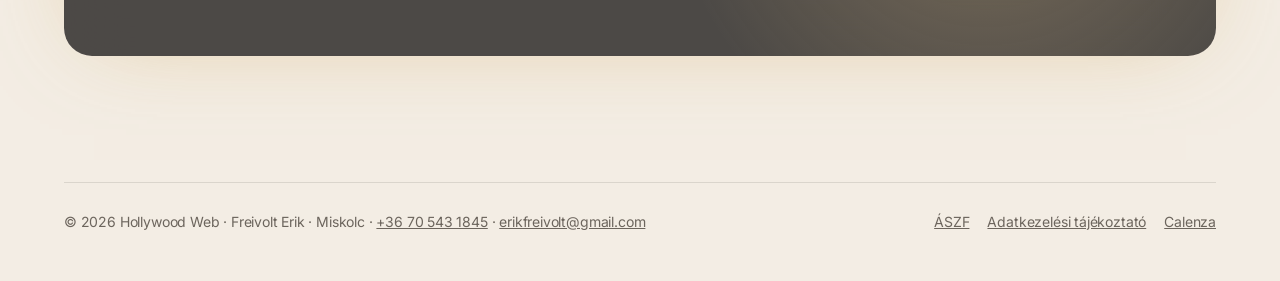
==== commit 01d3d6a7: "Kuponkód: REFERENCIA; fizetés az elkészült, jóváhagyott oldal után Co-Authored-By: Claude Opus 5.5 <" ====
--- a/index.html
+++ b/index.html
@@ -612,7 +612,7 @@
     { id:"portre", name:"Portréretus", note:"3 kép, az oldalhoz és a profilokhoz", price:7990 },
     { id:"frissites", name:"3 tartalomfrissítés előre", note:"30\u00a0000\u00a0Ft helyett", price:24990 }
   ],
-  promo: { code: "REFERENCIA20", price: 20000, plans: ["alap"], label: "Referencia-ajánlat", payLater: true },
+  promo: { code: "REFERENCIA", price: 20000, plans: ["alap"], label: "Referencia-ajánlat", payLater: true },
   calenza: { month: 2990, setup: 10000 },   // setup: meglévő oldalhoz, külön
   update: 10000              // tartalomfrissítés / alkalom
 };
@@ -864,7 +864,7 @@
       <div class="price-sum">
         <span>Fizetendő</span>
         <b>${pr ? `<s>${ft(p.price + addonSum())}</s> ` : ""}${ft(priceNow())}</b>
-        <small>${pr && CONFIG.promo.payLater ? "Előleg nincs: az összeget csak az átadás után kell kifizetnie." : p.stripe ? `Előleg most: ${ft(p.price/2)}, a többi az élesítéskor.` : "Az előlegről e-mailben küldök tájékoztatást."} A Calenza-foglalás díja ${ft(CONFIG.calenza.month)}/hó az élesítéstől.</small>
+        <small>${pr && CONFIG.promo.payLater ? "Előleg nincs: akkor fizet, amikor az oldal elkészült és tetszik Önnek. Ezután élesítjük a választott webcímen." : p.stripe ? `Előleg most: ${ft(p.price/2)}, a többi az élesítéskor.` : "Az előlegről e-mailben küldök tájékoztatást."} A Calenza-foglalás díja ${ft(CONFIG.calenza.month)}/hó az élesítéstől.</small>
       </div>
       <dl class="recap">${recap().map(([k,v]) => `<div><dt>${k}</dt><dd>${esc(v)}</dd></div>`).join("")}</dl>
       <p class="hint">A beküldés még nem jár fizetéssel.</p>`;
@@ -951,7 +951,7 @@
   const mail = `mailto:${CONFIG.email}?subject=${encodeURIComponent(`Megrendelés: ${A.vallalkozas || ""} (${p.name})`)}&body=${encodeURIComponent(summaryText())}`;
   body.innerHTML = sent
     ? `<div class="done"><div class="ok">✓</div><h3>Megkaptam, ${esc((A.nev || "").split(" ").slice(-1)[0])}!</h3>
-       <p>Az első tervet akár 24 órán belül elküldöm a(z) ${esc(A.email)} címre. ${pr && CONFIG.promo.payLater ? `A ${ft(priceNow())}-ot csak az átadás után kell kifizetnie.` : payNow ? "Az előleg kifizetésével most le is foglalhatja az időpontot." : "Az előlegről e-mailben küldök tájékoztatást."}</p>
+       <p>Az első tervet akár 24 órán belül elküldöm a(z) ${esc(A.email)} címre. ${pr && CONFIG.promo.payLater ? `Előre nem kell fizetnie: a ${ft(priceNow())}-ot akkor rendezi, amikor az oldal elkészült és tetszik Önnek, ezután élesítjük a választott webcímen.` : payNow ? "Az előleg kifizetésével most le is foglalhatja az időpontot." : "Az előlegről e-mailben küldök tájékoztatást."}</p>
        ${payNow ? `<a class="btn gold" href="${p.stripe}" target="_blank" rel="noopener">Előleg fizetése kártyával · ${ft(p.price/2)}</a>` : ""}
        <button class="btn sec" type="button" id="w-close2">Bezárás</button></div>`
     : `<div class="done"><div class="ok">✉</div>
